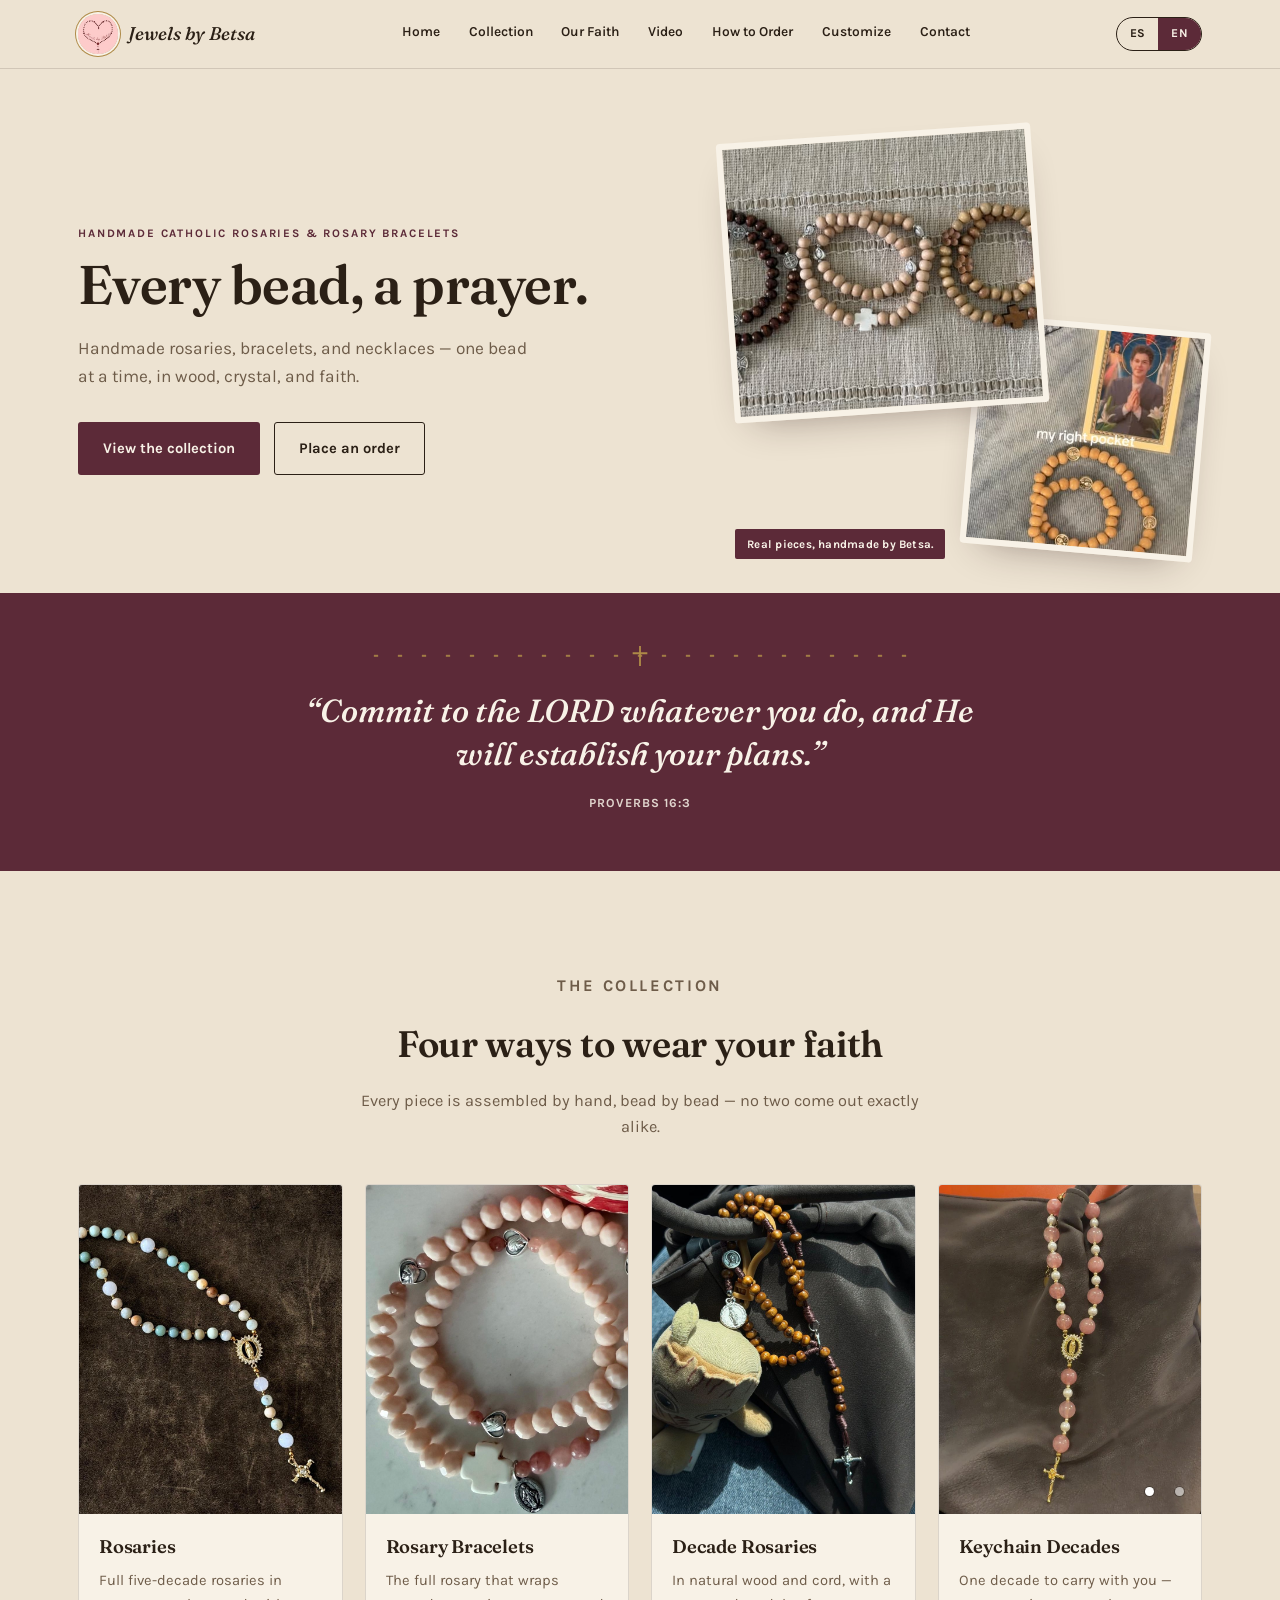
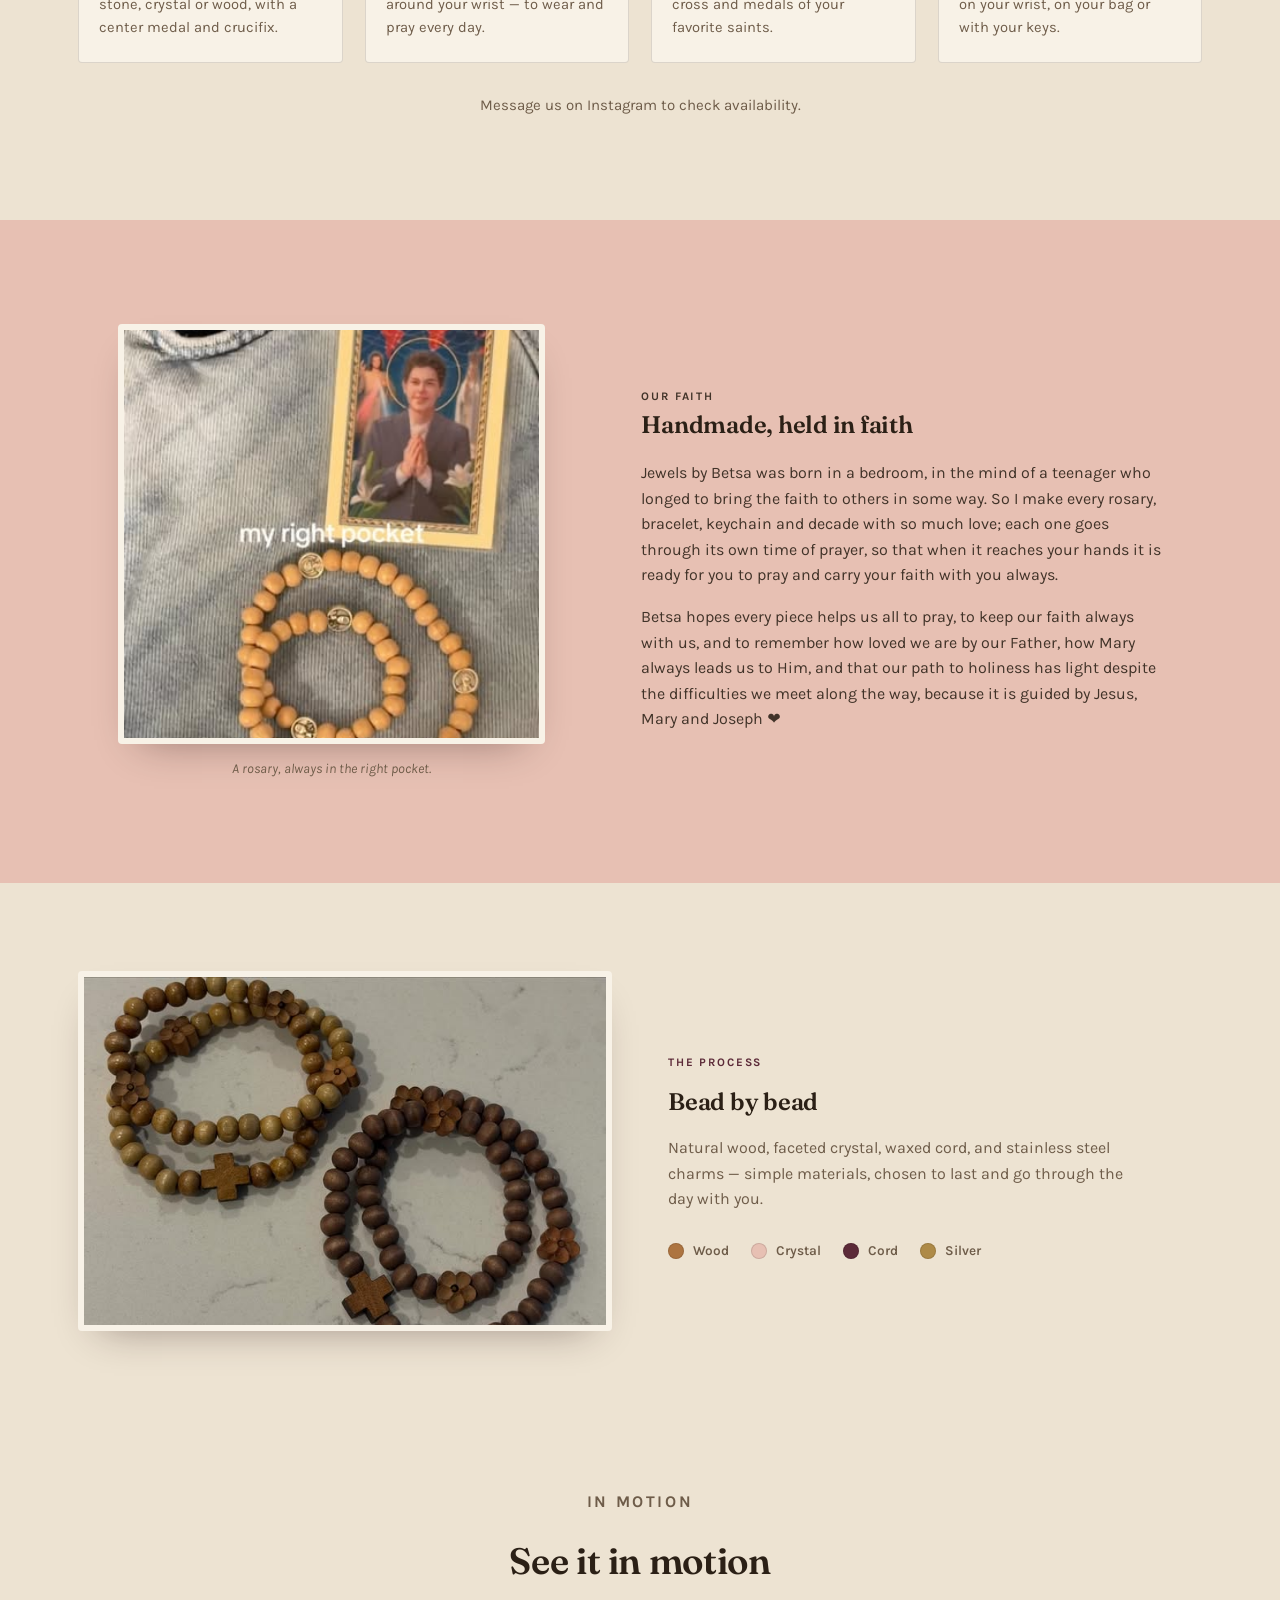
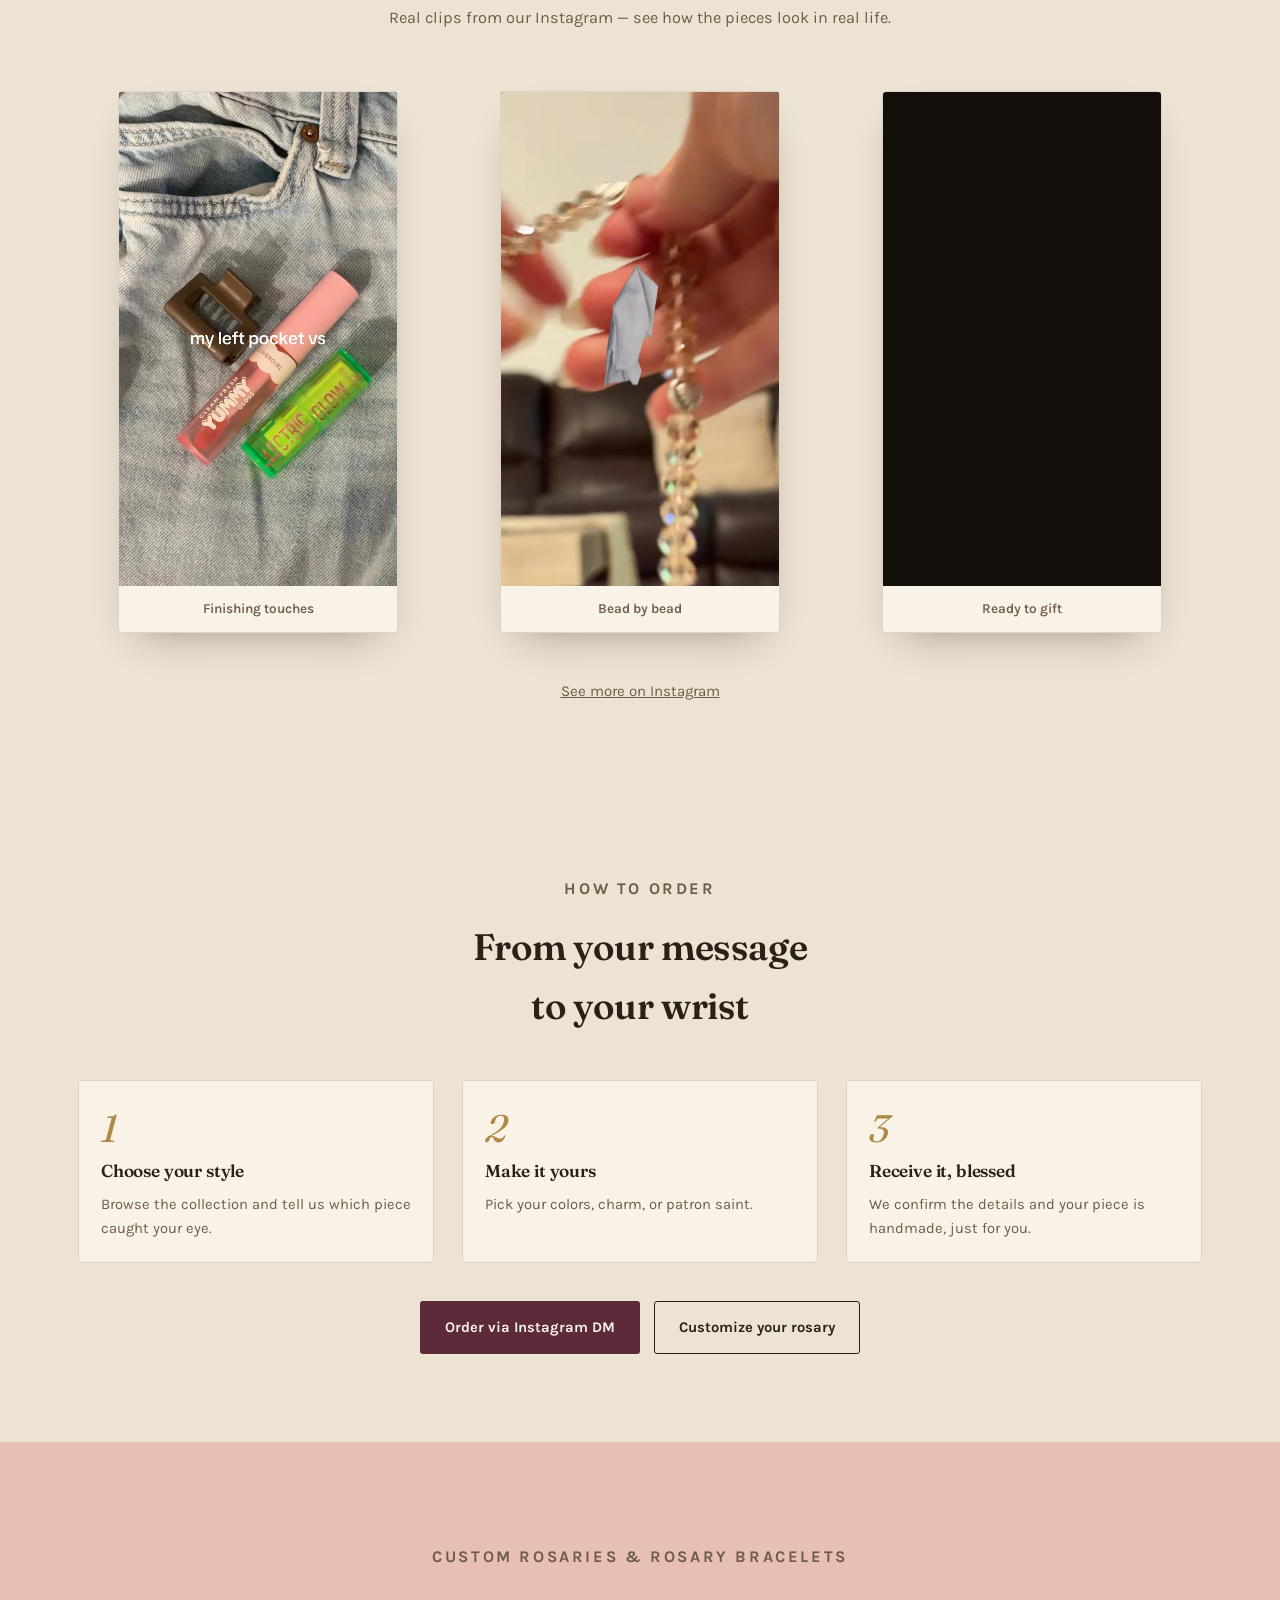
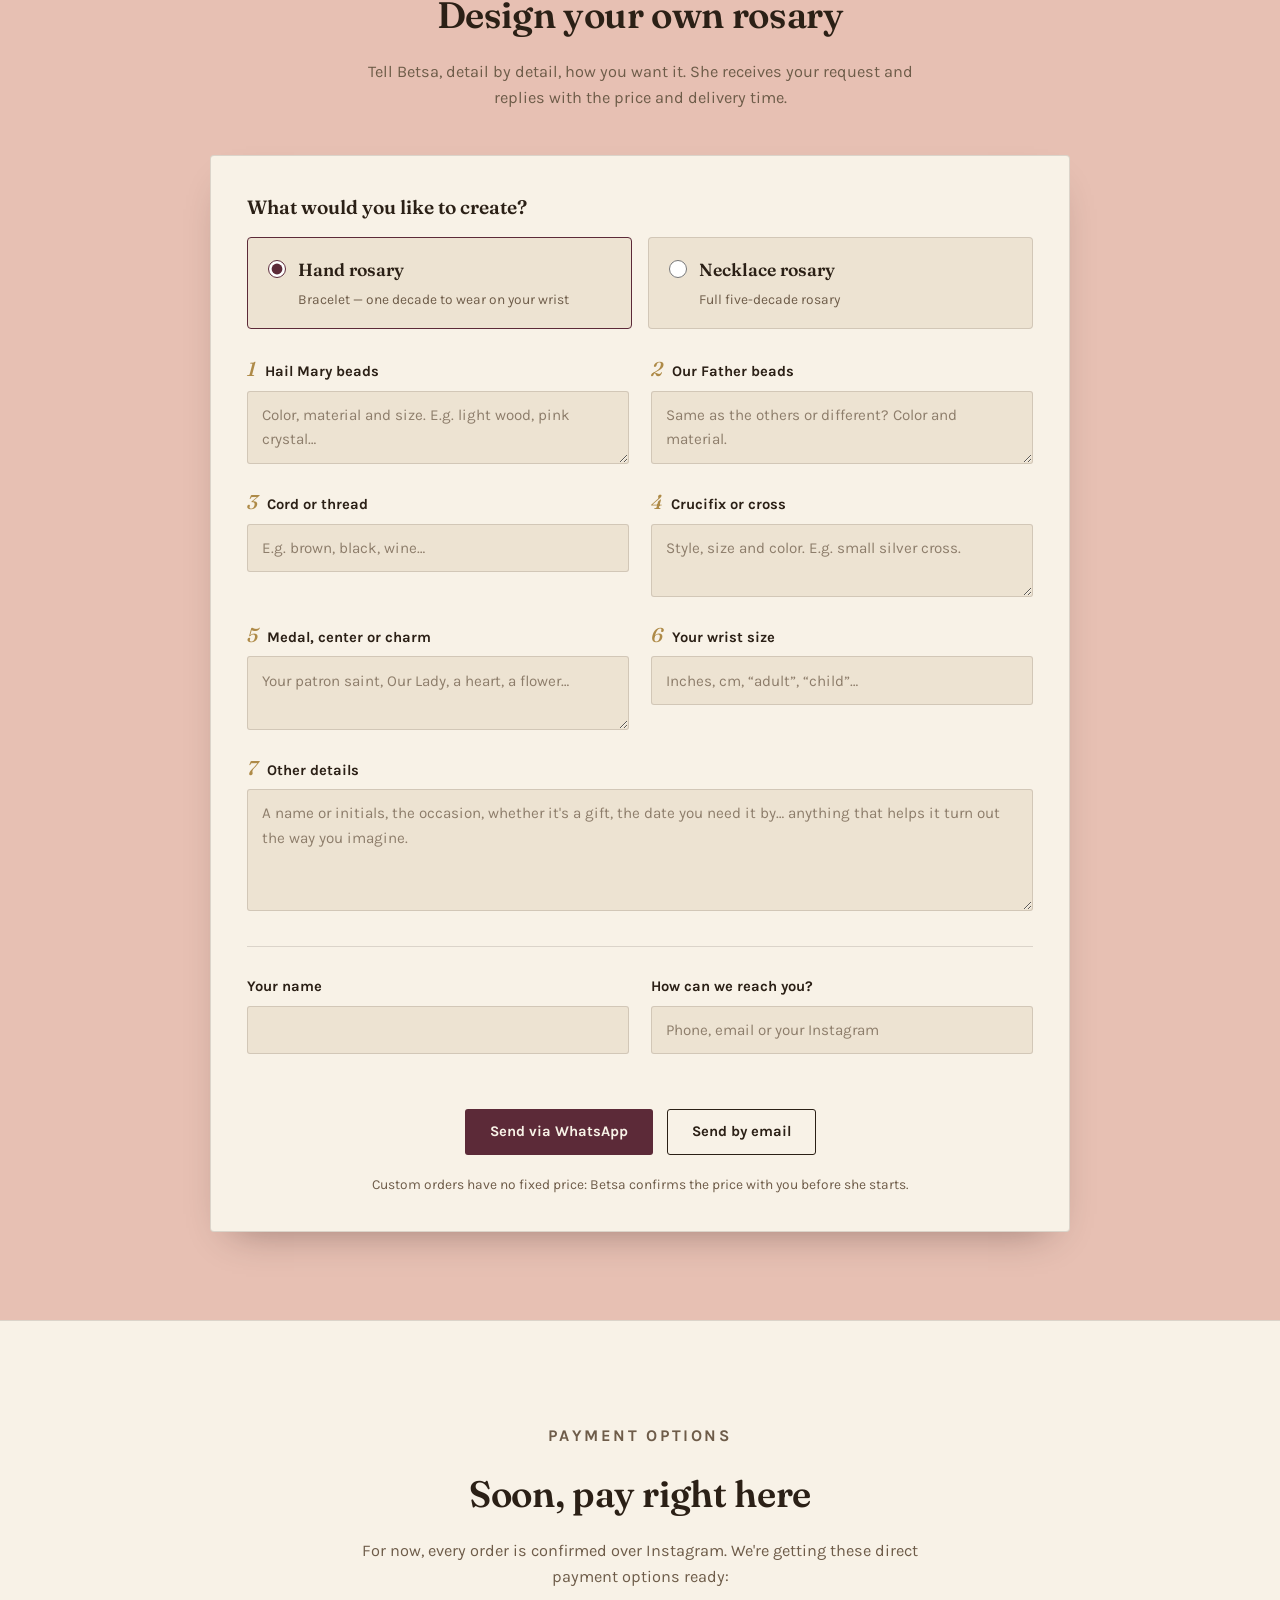
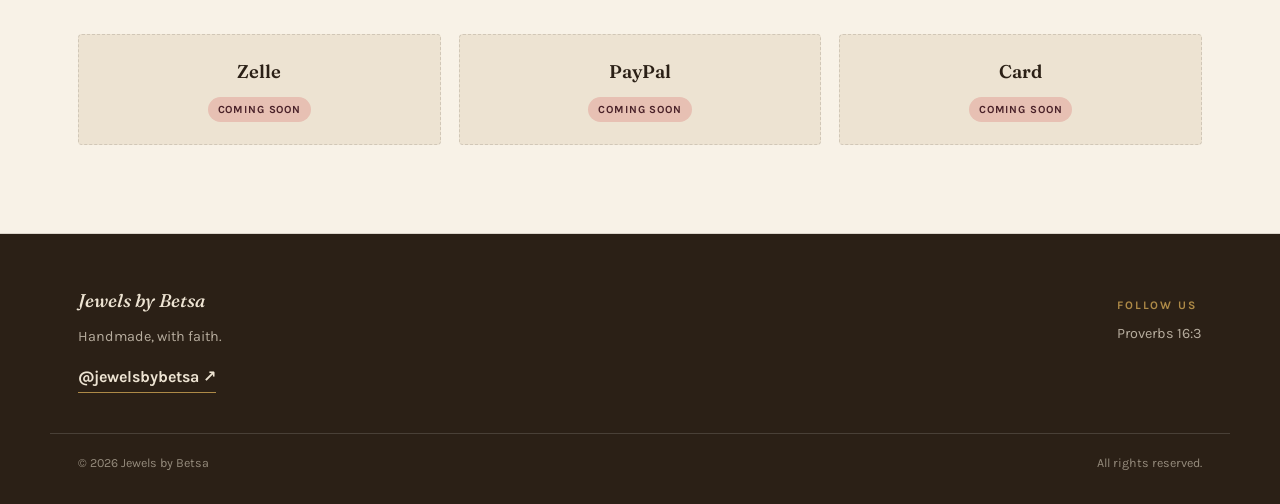
==== en/index.html @ 17d87644 "SEO: separate English page, hreflang, sitemap and Organization markup - English now lives at /en/ as" ====
<!doctype html>
<html lang="en">
<head>
  <meta charset="utf-8">
  <meta name="viewport" content="width=device-width, initial-scale=1">
  <!-- seo:start (generated by build.js) -->
  <title>Handmade Catholic Rosaries &amp; Rosary Bracelets | Jewels by Betsa</title>
  <meta name="description" content="Handmade Catholic rosaries, rosary bracelets, wooden decade rosaries and keychains, each one made with prayer. Order yours or design a custom rosary.">
  <link rel="canonical" href="https://jewelsbybetsa.com/en/">
  <link rel="alternate" hreflang="es" href="https://jewelsbybetsa.com/">
  <link rel="alternate" hreflang="en" href="https://jewelsbybetsa.com/en/">
  <link rel="alternate" hreflang="x-default" href="https://jewelsbybetsa.com/">
  <meta property="og:type" content="website">
  <meta property="og:site_name" content="Jewels by Betsa">
  <meta property="og:title" content="Handmade Catholic Rosaries &amp; Rosary Bracelets | Jewels by Betsa">
  <meta property="og:description" content="Handmade Catholic rosaries, rosary bracelets, wooden decade rosaries and keychains, each one made with prayer. Order yours or design a custom rosary.">
  <meta property="og:image" content="https://jewelsbybetsa.com/images/pulseras.jpg">
  <meta property="og:url" content="https://jewelsbybetsa.com/en/">
  <meta property="og:locale" content="en_US">
  <script type="application/ld+json">{"@context":"https://schema.org","@type":"Organization","name":"Jewels by Betsa","url":"https://jewelsbybetsa.com/","logo":"https://jewelsbybetsa.com/images/logo.jpg","image":"https://jewelsbybetsa.com/images/pulseras.jpg","description":"Handmade Catholic rosaries, rosary bracelets, wooden decade rosaries and keychains, each one made with prayer. Order yours or design a custom rosary.","sameAs":["https://www.instagram.com/jewelsbybetsa/"]}</script>
  <!-- seo:end -->
  <link rel="icon" href="../images/logo.jpg">
  <link rel="preconnect" href="https://fonts.googleapis.com">
  <link rel="preconnect" href="https://fonts.gstatic.com" crossorigin>
  <link href="https://fonts.googleapis.com/css2?family=Fraunces:ital,opsz,wght@0,9..144,400;0,9..144,500;0,9..144,600;1,9..144,500&family=Karla:wght@400;500;600;700&display=swap" rel="stylesheet">
  <link rel="stylesheet" href="../css/styles.css">
</head>
<body>
<header>
  <div class="wrap nav">
    <a class="brand" href="#top">
      <img src="../images/logo.jpg" alt="Jewels by Betsa logo" data-i18n-alt="alt.logo">
      <span class="brand-word">Jewels by Betsa</span>
    </a>
    <nav class="links" id="navLinks">
      <a href="#top" data-i18n="nav.home">Home</a>
      <a href="#coleccion" data-i18n="nav.collection">Collection</a>
      <a href="#fe" data-i18n="nav.faith">Our Faith</a>
      <a href="#motion" data-i18n="nav.motion">Video</a>
      <a href="#pedir" data-i18n="nav.order">How to Order</a>
      <a href="#personaliza" data-i18n="nav.custom">Customize</a>
      <a href="#contacto" data-i18n="nav.contact">Contact</a>
    </nav>
    <div class="nav-right">
      <div class="lang-toggle" role="group" aria-label="Language / Idioma">
        <!-- lang:start (generated by build.js) -->
        <a id="btnEs" href="../" hreflang="es" lang="es">ES</a>
        <a id="btnEn" href="./" hreflang="en" lang="en" aria-current="true">EN</a>
        <!-- lang:end -->
      </div>
      <button class="menu-btn" id="menuBtn" aria-label="Menu" aria-expanded="false"><span></span></button>
    </div>
  </div>
</header>

<main id="top">
  <section class="hero">
    <div class="wrap">
      <div>
        <h1>
          <span class="kicker" data-i18n="hero.keywords">Handmade Catholic rosaries &amp; rosary bracelets</span>
          <span class="hero-headline" data-i18n="hero.headline">Every bead, a prayer.</span>
        </h1>
        <p class="lede" data-i18n="hero.sub">Handmade rosaries, bracelets, and necklaces — one bead at a time, in wood, crystal, and faith.</p>
        <div class="hero-ctas">
          <a class="btn btn-primary" href="#coleccion" data-i18n="hero.cta1">View the collection</a>
          <a class="btn btn-ghost" href="#pedir" data-i18n="hero.cta2">Place an order</a>
        </div>
      </div>
      <div class="hero-art" data-reveal>
        <img class="a" src="../images/pulseras.jpg" alt="Handmade wooden Catholic bracelets with cross charms" data-i18n-alt="alt.hero1">
        <img class="b" src="../images/story.jpg" alt="Handmade wooden rosary" data-i18n-alt="alt.hero2">
        <span class="hero-caption" data-i18n="hero.photocaption">Real pieces, handmade by Betsa.</span>
      </div>
    </div>
  </section>

  <section class="tight verse-band">
    <div class="wrap">
      <div class="bead-divider bead-divider--fg" aria-hidden="true" style="margin-bottom:6px;"></div>
      <blockquote data-i18n="verse.quote">“Commit to the LORD whatever you do, and He will establish your plans.”</blockquote>
      <cite data-i18n="verse.cite">Proverbs 16:3</cite>
    </div>
  </section>

  <section id="coleccion">
    <div class="wrap">
      <div class="section-head center">
        <p class="kicker" data-i18n="section.collection.kicker">THE COLLECTION</p>
        <h2 data-i18n="section.collection.title">Four ways to wear your faith</h2>
        <p data-i18n="section.collection.sub">Every piece is assembled by hand, bead by bead — no two come out exactly alike.</p>
      </div>
      <div class="grid-collection" data-reveal>
        <div class="card">
          <div class="thumb"><img src="../images/rosario-collar.jpg" alt="Handmade Catholic rosary in natural stone, with an Our Lady center and a gold crucifix" data-i18n-alt="alt.rosarios"></div>
          <div class="body">
            <h3 data-i18n="rosarios.title">Rosaries</h3>
            <p data-i18n="rosarios.desc">Full five-decade rosaries in stone, crystal or wood, with a center medal and crucifix.</p>
          </div>
        </div>
        <div class="card">
          <div class="thumb"><img src="../images/rosario-pulsera.jpg" alt="Handmade rosary bracelet in pink tones, with a cross and medal" data-i18n-alt="alt.pulseras"></div>
          <div class="body">
            <h3 data-i18n="pulseras.title">Rosary Bracelets</h3>
            <p data-i18n="pulseras.desc">The full rosary that wraps around your wrist — to wear and pray every day.</p>
          </div>
        </div>
        <div class="card">
          <div class="thumb"><img src="../images/denario-madera.jpg" alt="Handmade wooden decade rosary on cord, with medals and a cross" data-i18n-alt="alt.denarios"></div>
          <div class="body">
            <h3 data-i18n="denarios.title">Decade Rosaries</h3>
            <p data-i18n="denarios.desc">In natural wood and cord, with a cross and medals of your favorite saints.</p>
          </div>
        </div>
        <div class="card">
          <div class="thumb thumb-duo" data-duo>
            <img class="on" src="../images/llavero-denario-rosa.jpg" alt="Pink keychain decade rosary with pearls, an Our Lady medal and a gold cross" data-i18n-alt="alt.llavero1">
            <img src="../images/denario-rojo.jpg" alt="Red decade rosary bracelet with white beads, a medal and a gold cross" data-i18n-alt="alt.llavero2">
            <div class="duo-dots">
              <button type="button" aria-pressed="true" aria-label="Photo 1" data-i18n-aria="photo.1"></button>
              <button type="button" aria-pressed="false" aria-label="Photo 2" data-i18n-aria="photo.2"></button>
            </div>
          </div>
          <div class="body">
            <h3 data-i18n="llaveros.title">Keychain Decades</h3>
            <p data-i18n="llaveros.desc">One decade to carry with you — on your wrist, on your bag or with your keys.</p>
          </div>
        </div>
      </div>
      <p class="collection-foot" data-i18n="collection.cta">Message us on Instagram to check availability.</p>
    </div>
  </section>

  <section id="fe" class="faith">
    <div class="wrap">
      <figure class="faith-img" data-reveal>
        <img src="../images/story.jpg" alt="Handmade wooden rosary kept in a pocket" data-i18n-alt="alt.faith">
        <figcaption data-i18n="faith.imgcaption">A rosary, always in the right pocket.</figcaption>
      </figure>
      <div class="faith-copy">
        <p class="kicker" data-i18n="faith.kicker">OUR FAITH</p>
        <h2 data-i18n="faith.title">Handmade, held in faith</h2>
        <p data-i18n="faith.body1">Jewels by Betsa was born in a bedroom, in the mind of a teenager who longed to bring the faith to others in some way. So I make every rosary, bracelet, keychain and decade with so much love; each one goes through its own time of prayer, so that when it reaches your hands it is ready for you to pray and carry your faith with you always.</p>
        <p data-i18n="faith.body2">Betsa hopes every piece helps us all to pray, to keep our faith always with us, and to remember how loved we are by our Father, how Mary always leads us to Him, and that our path to holiness has light despite the difficulties we meet along the way, because it is guided by Jesus, Mary and Joseph ❤️</p>
      </div>
    </div>
  </section>

  <section class="craft">
    <div class="wrap">
      <img src="../images/craft.jpg" alt="Wooden beads and flower charms for handmade rosaries" data-i18n-alt="alt.craft" data-reveal>
      <div>
        <p class="kicker" data-i18n="craft.kicker">THE PROCESS</p>
        <h2 data-i18n="craft.title">Bead by bead</h2>
        <p style="color:var(--muted);margin-top:14px;max-width:48ch;" data-i18n="craft.body">Natural wood, faceted crystal, waxed cord, and stainless steel charms — simple materials, chosen to last and go through the day with you.</p>
        <div class="swatches">
          <div class="swatch"><i style="background:var(--clay)"></i><span data-i18n="material.wood">Wood</span></div>
          <div class="swatch"><i style="background:var(--blush)"></i><span data-i18n="material.crystal">Crystal</span></div>
          <div class="swatch"><i style="background:var(--wine)"></i><span data-i18n="material.cord">Cord</span></div>
          <div class="swatch"><i style="background:var(--gold)"></i><span data-i18n="material.silver">Silver</span></div>
        </div>
      </div>
    </div>
  </section>

  <section id="motion" class="tight">
    <div class="wrap">
      <div class="section-head center">
        <p class="kicker" data-i18n="motion.kicker">IN MOTION</p>
        <h2 data-i18n="motion.title">See it in motion</h2>
        <p data-i18n="motion.sub">Real clips from our Instagram — see how the pieces look in real life.</p>
      </div>
      <div class="grid-video" data-reveal>
        <figure class="video-card">
          <video src="../videos/motion1.mp4" muted loop playsinline autoplay preload="metadata"></video>
          <figcaption data-i18n="video1.caption">Finishing touches</figcaption>
        </figure>
        <figure class="video-card">
          <video src="../videos/motion2.mp4" muted loop playsinline autoplay preload="metadata"></video>
          <figcaption data-i18n="video2.caption">Bead by bead</figcaption>
        </figure>
        <figure class="video-card">
          <video src="../videos/motion3.mp4" muted loop playsinline autoplay preload="metadata"></video>
          <figcaption data-i18n="video3.caption">Ready to gift</figcaption>
        </figure>
      </div>
      <p class="collection-foot"><a href="https://www.instagram.com/jewelsbybetsa/" target="_blank" rel="noopener" data-i18n="motion.cta">See more on Instagram</a></p>
    </div>
  </section>

  <section id="pedir">
    <div class="wrap">
      <div class="section-head center">
        <p class="kicker" data-i18n="order.kicker">HOW TO ORDER</p>
        <h2 data-i18n="order.title">From your message to your wrist</h2>
      </div>
      <div class="steps" data-reveal>
        <div class="step">
          <span class="num">1</span>
          <h3 data-i18n="step1.title">Choose your style</h3>
          <p data-i18n="step1.body">Browse the collection and tell us which piece caught your eye.</p>
        </div>
        <div class="step">
          <span class="num">2</span>
          <h3 data-i18n="step2.title">Make it yours</h3>
          <p data-i18n="step2.body">Pick your colors, charm, or patron saint.</p>
        </div>
        <div class="step">
          <span class="num">3</span>
          <h3 data-i18n="step3.title">Receive it, blessed</h3>
          <p data-i18n="step3.body">We confirm the details and your piece is handmade, just for you.</p>
        </div>
      </div>
      <div class="order-cta">
        <a class="btn btn-primary" href="https://www.instagram.com/jewelsbybetsa/" target="_blank" rel="noopener" data-i18n="order.dm.cta">Order via Instagram DM</a>
        <a class="btn btn-ghost" href="#personaliza" data-i18n="order.custom.cta">Customize your rosary</a>
      </div>
    </div>
  </section>

  <section id="personaliza" class="custom">
    <div class="wrap">
      <div class="section-head center">
        <p class="kicker" data-i18n="custom.kicker">CUSTOM ROSARIES &amp; ROSARY BRACELETS</p>
        <h2 data-i18n="custom.title">Design your own rosary</h2>
        <p data-i18n="custom.sub">Tell Betsa, detail by detail, how you want it. She receives your request and replies with the price and delivery time.</p>
      </div>

      <form class="custom-form" id="customForm" novalidate data-reveal>
        <fieldset class="type-pick">
          <legend data-i18n="custom.type.legend">What would you like to create?</legend>
          <label class="type-card">
            <input type="radio" name="tipo" value="mano" checked>
            <span class="type-name" data-i18n="custom.type.mano">Hand rosary</span>
            <span class="type-note" data-i18n="custom.type.mano.note">Bracelet — one decade to wear on your wrist</span>
          </label>
          <label class="type-card">
            <input type="radio" name="tipo" value="collar">
            <span class="type-name" data-i18n="custom.type.collar">Necklace rosary</span>
            <span class="type-note" data-i18n="custom.type.collar.note">Full five-decade rosary</span>
          </label>
        </fieldset>

        <div class="field-grid">
          <div class="field">
            <label for="cf-ave"><span class="field-num">1</span><span data-i18n="custom.ave.label">Hail Mary beads</span></label>
            <textarea id="cf-ave" name="ave" rows="2" data-i18n-ph="custom.ave.ph" placeholder="Color, material and size. E.g. light wood, pink crystal…"></textarea>
          </div>
          <div class="field">
            <label for="cf-padre"><span class="field-num">2</span><span data-i18n="custom.padre.label">Our Father beads</span></label>
            <textarea id="cf-padre" name="padre" rows="2" data-i18n-ph="custom.padre.ph" placeholder="Same as the others or different? Color and material."></textarea>
          </div>
          <div class="field">
            <label for="cf-cordon"><span class="field-num">3</span><span data-i18n="custom.cordon.label">Cord or thread</span></label>
            <input type="text" id="cf-cordon" name="cordon" data-i18n-ph="custom.cordon.ph" placeholder="E.g. brown, black, wine…">
          </div>
          <div class="field">
            <label for="cf-cruz"><span class="field-num">4</span><span data-i18n="custom.cruz.label">Crucifix or cross</span></label>
            <textarea id="cf-cruz" name="cruz" rows="2" data-i18n-ph="custom.cruz.ph" placeholder="Style, size and color. E.g. small silver cross."></textarea>
          </div>
          <div class="field">
            <label for="cf-medalla"><span class="field-num">5</span><span data-i18n="custom.medalla.label">Medal, center or charm</span></label>
            <textarea id="cf-medalla" name="medalla" rows="2" data-i18n-ph="custom.medalla.ph" placeholder="Your patron saint, Our Lady, a heart, a flower…"></textarea>
          </div>
          <div class="field">
            <label for="cf-medida"><span class="field-num">6</span><span id="medidaLabel" data-i18n="custom.medida.label.mano">Your wrist size</span></label>
            <input type="text" id="cf-medida" name="medida" data-i18n-ph="custom.medida.ph.mano" placeholder="Inches, cm, “adult”, “child”…">
          </div>
          <div class="field field-wide">
            <label for="cf-otros"><span class="field-num">7</span><span data-i18n="custom.otros.label">Other details</span></label>
            <textarea id="cf-otros" name="otros" rows="4" data-i18n-ph="custom.otros.ph" placeholder="A name or initials, the occasion, whether it's a gift, the date you need it by… anything that helps it turn out the way you imagine."></textarea>
          </div>
        </div>

        <div class="field-grid contact-grid">
          <div class="field">
            <label for="cf-nombre"><span data-i18n="custom.nombre.label">Your name</span></label>
            <input type="text" id="cf-nombre" name="nombre" autocomplete="name" required>
          </div>
          <div class="field">
            <label for="cf-contacto"><span data-i18n="custom.contacto.label">How can we reach you?</span></label>
            <input type="text" id="cf-contacto" name="contacto" required data-i18n-ph="custom.contacto.ph" placeholder="Phone, email or your Instagram">
          </div>
        </div>
        <input type="checkbox" name="botcheck" class="hp" tabindex="-1" autocomplete="off" aria-hidden="true">

        <p class="form-status" id="formStatus" role="status" aria-live="polite"></p>
        <div class="send-row">
          <button type="button" class="btn btn-primary" id="sendWhatsapp" data-i18n="custom.send.wa">Send via WhatsApp</button>
          <button type="button" class="btn btn-ghost" id="sendEmail" data-i18n="custom.send.email">Send by email</button>
        </div>
        <p class="form-note" data-i18n="custom.note">Custom orders have no fixed price: Betsa confirms the price with you before she starts.</p>
      </form>
    </div>
  </section>

  <section class="pay">
    <div class="wrap">
      <div class="section-head center">
        <p class="kicker" data-i18n="pay.kicker">PAYMENT OPTIONS</p>
        <h2 data-i18n="pay.title">Soon, pay right here</h2>
        <p data-i18n="pay.body">For now, every order is confirmed over Instagram. We're getting these direct payment options ready:</p>
      </div>
      <!-- Placeholder only — wire real payment links/buttons here when ready (e.g. Zelle QR, PayPal.me link, Stripe payment link). -->
      <div class="pay-methods">
        <div class="pay-card"><div class="method">Zelle</div><span class="soon" data-i18n="pay.soon">Coming soon</span></div>
        <div class="pay-card"><div class="method">PayPal</div><span class="soon" data-i18n="pay.soon">Coming soon</span></div>
        <div class="pay-card"><div class="method" data-i18n="pay.card">Card</div><span class="soon" data-i18n="pay.soon">Coming soon</span></div>
      </div>
    </div>
  </section>
</main>

<footer id="contacto">
  <div class="wrap">
    <div>
      <span class="brand-word">Jewels by Betsa</span>
      <p data-i18n="footer.tag">Handmade, with faith.</p>
      <a class="ig" href="https://www.instagram.com/jewelsbybetsa/" target="_blank" rel="noopener">@jewelsbybetsa ↗</a>
    </div>
    <div>
      <p class="kicker" style="color:var(--gold)" data-i18n="footer.follow">FOLLOW US</p>
      <p style="margin-top:8px;" data-i18n="verse.cite">Proverbs 16:3</p>
    </div>
  </div>
  <div class="wrap foot-bottom">
    <span>© 2026 Jewels by Betsa</span>
    <span data-i18n="footer.rights">All rights reserved.</span>
  </div>
</footer>

<script src="../js/i18n.js"></script>
<script src="../js/main.js"></script>
</body>
</html>
---- css/styles.css ----
:root{
  --linen:#EDE3D2;
  --surface:#F8F2E7;
  --ink:#2B2016;
  --muted:#6E5C49;
  --wine:#5C2A38;
  --wine-strong:#4A2129;
  --clay:#AD7440;
  --blush:#E7C0B3;
  --gold:#AE8A47;
  --border: rgba(43,32,22,.14);
  --divider-bg: var(--linen);
  --shadow: 0 18px 40px -22px rgba(43,20,20,.45);
}
@media (prefers-color-scheme: dark){
  :root:not([data-theme="light"]){
    --linen:#1E1512;
    --surface:#2A1D18;
    --ink:#F2E7D8;
    --muted:#C6B4A0;
    --wine:#D98CA0;
    --wine-strong:#EFAABD;
    --clay:#D8A06B;
    --blush:#3B2721;
    --gold:#CBA968;
    --border: rgba(242,231,216,.16);
    --divider-bg: var(--linen);
    --shadow: 0 18px 44px -20px rgba(0,0,0,.65);
  }
}
:root[data-theme="dark"]{
  --linen:#1E1512;
  --surface:#2A1D18;
  --ink:#F2E7D8;
  --muted:#C6B4A0;
  --wine:#D98CA0;
  --wine-strong:#EFAABD;
  --clay:#D8A06B;
  --blush:#3B2721;
  --gold:#CBA968;
  --border: rgba(242,231,216,.16);
  --divider-bg: var(--linen);
  --shadow: 0 18px 44px -20px rgba(0,0,0,.65);
}

*{box-sizing:border-box;}
body{
  margin:0;
  background:var(--linen);
  color:var(--ink);
  font-family:'Karla',ui-sans-serif,system-ui,sans-serif;
  font-size:16px;
  line-height:1.6;
  -webkit-font-smoothing:antialiased;
}
img{display:block;max-width:100%;}
h1,h2,h3{
  font-family:'Fraunces',Georgia,serif;
  font-weight:600;
  letter-spacing:-0.01em;
  text-wrap:balance;
  margin:0;
  color:var(--ink);
}
a{color:inherit;}
.wrap{max-width:1180px;margin:0 auto;padding:0 28px;}
.kicker{
  font-family:'Karla',sans-serif;
  font-weight:700;
  font-size:.72rem;
  letter-spacing:.16em;
  text-transform:uppercase;
  color:var(--wine);
}
.btn{
  display:inline-flex;align-items:center;gap:.5rem;
  font-family:'Karla',sans-serif;font-weight:700;font-size:.92rem;
  padding:.85rem 1.5rem;border-radius:3px;border:1.5px solid transparent;
  text-decoration:none;cursor:pointer;transition:transform .15s ease, opacity .15s ease;
}
.btn:hover{transform:translateY(-1px);}
.btn:focus-visible{outline:2px solid var(--wine);outline-offset:3px;}
.btn-primary{background:var(--wine);color:var(--surface);}
.btn-primary:hover{opacity:.92;}
.btn-ghost{border-color:var(--ink);color:var(--ink);background:transparent;}

/* ---------- Bead divider: dots + center cross, echoes rosary construction ---------- */
.bead-divider{position:relative;height:14px;width:min(560px,78%);margin:0 auto;}
.bead-divider::before{
  content:"";position:absolute;left:0;right:0;top:50%;height:2.4px;transform:translateY(-50%);
  background-image:radial-gradient(circle, var(--gold) 2.2px, transparent 2.6px);
  background-size:24px 14px;background-repeat:repeat-x;background-position:center;
  opacity:.85;
}
.bead-divider::after{
  content:"";position:absolute;left:50%;top:50%;width:22px;height:22px;transform:translate(-50%,-50%);
  background:var(--divider-bg);
  -webkit-mask-image:url("data:image/svg+xml,%3Csvg xmlns='http://www.w3.org/2000/svg' viewBox='0 0 24 24'%3E%3Cpath d='M11 1h2v7h7v2h-7v13h-2V10H4V8h7z'/%3E%3C/svg%3E");
  mask-image:url("data:image/svg+xml,%3Csvg xmlns='http://www.w3.org/2000/svg' viewBox='0 0 24 24'%3E%3Cpath d='M11 1h2v7h7v2h-7v13h-2V10H4V8h7z'/%3E%3C/svg%3E");
  -webkit-mask-size:contain;mask-size:contain;-webkit-mask-repeat:no-repeat;mask-repeat:no-repeat;
}
.bead-divider--fg::after{background:var(--gold);}

/* ---------- Nav ---------- */
header{
  position:sticky;top:0;z-index:40;
  background:color-mix(in srgb, var(--linen) 88%, transparent);
  backdrop-filter:blur(10px);
  border-bottom:1px solid var(--border);
}
.nav{display:flex;align-items:center;justify-content:space-between;padding-top:14px;padding-bottom:14px;gap:16px;}
.brand{display:flex;align-items:center;gap:.65rem;text-decoration:none;}
.brand img{width:40px;height:40px;border-radius:50%;object-fit:cover;box-shadow:0 0 0 2px var(--surface), 0 0 0 3px var(--gold);}
.brand-word{font-family:'Fraunces',serif;font-style:italic;font-weight:500;font-size:1.15rem;color:var(--ink);}
nav.links{display:flex;gap:1.8rem;list-style:none;margin:0;padding:0;}
nav.links a{
  text-decoration:none;font-weight:600;font-size:.86rem;color:var(--ink);
  padding-bottom:3px;border-bottom:2px solid transparent;transition:border-color .15s ease;
}
nav.links a:hover{border-color:var(--gold);}
.nav-right{display:flex;align-items:center;gap:14px;}
.lang-toggle{
  display:flex;border:1.5px solid var(--ink);border-radius:999px;overflow:hidden;font-size:.75rem;font-weight:700;
}
.lang-toggle a{
  background:transparent;border:0;padding:.4rem .8rem;cursor:pointer;text-decoration:none;display:block;color:var(--ink);font-family:'Karla',sans-serif;font-weight:700;
  letter-spacing:.04em;
}
.lang-toggle a[aria-current="true"]{background:var(--wine);color:var(--surface);}
.lang-toggle a:focus-visible{outline:2px solid var(--wine);outline-offset:2px;}
.menu-btn{display:none;background:none;border:1.5px solid var(--ink);border-radius:4px;padding:.4rem .6rem;cursor:pointer;}
.menu-btn span, .menu-btn span::before, .menu-btn span::after{
  content:"";display:block;width:18px;height:2px;background:var(--ink);position:relative;
}
.menu-btn span::before{position:absolute;top:-6px;}
.menu-btn span::after{position:absolute;top:6px;}

@media (max-width:800px){
  nav.links{
    position:absolute;top:100%;left:0;right:0;background:var(--surface);
    flex-direction:column;gap:0;padding:0;max-height:0;overflow:hidden;border-bottom:1px solid var(--border);
    transition:max-height .25s ease;
  }
  nav.links.open{max-height:420px;}
  nav.links a{padding:14px 28px;width:100%;border-bottom:1px solid var(--border);}
  .menu-btn{display:block;}
}

section{padding:88px 0;}
section.tight{padding:56px 0;}

/* ---------- Hero ---------- */
.hero{padding-top:64px;padding-bottom:40px;}
.hero .wrap{display:grid;grid-template-columns:1.05fr .95fr;gap:56px;align-items:center;}
.hero h1 .kicker{display:block;line-height:1.5;margin-bottom:14px;}
.hero h1 .hero-headline{display:block;}
.hero h1{font-size:clamp(2.3rem,4.4vw,3.4rem);line-height:1.08;margin-top:14px;}
.hero p.lede{font-size:1.08rem;color:var(--muted);margin-top:20px;max-width:46ch;}
.hero-ctas{display:flex;gap:14px;margin-top:32px;flex-wrap:wrap;}
.hero-art{position:relative;height:420px;}
.hero-art img{
  position:absolute;border-radius:4px;object-fit:cover;box-shadow:var(--shadow);
  border:6px solid var(--surface);
}
.hero-art .a{width:62%;top:0;left:6%;transform:rotate(-4deg);z-index:2;height:280px;}
.hero-art .b{width:46%;bottom:0;right:0;transform:rotate(5deg);z-index:1;height:230px;}
.hero-caption{position:absolute;bottom:-6px;left:8%;background:var(--wine);color:var(--surface);
  font-size:.72rem;font-weight:700;padding:6px 12px;border-radius:2px;z-index:3;letter-spacing:.02em;}

@media (max-width:900px){
  .hero .wrap{grid-template-columns:1fr;}
  .hero-art{height:340px;margin-top:12px;}
}

/* ---------- Verse band ---------- */
.verse-band{background:var(--wine);color:var(--surface);text-align:center;--divider-bg:var(--wine);}
.verse-band blockquote{
  font-family:'Fraunces',serif;font-style:italic;font-weight:500;
  font-size:clamp(1.35rem,2.6vw,2rem);max-width:32ch;margin:26px auto 14px;line-height:1.35;
}
.verse-band cite{font-style:normal;font-weight:700;letter-spacing:.08em;font-size:.78rem;text-transform:uppercase;opacity:.85;}

/* ---------- Section headers ---------- */
.section-head{max-width:56ch;margin-bottom:44px;}
.section-head h2{font-size:clamp(1.7rem,3vw,2.3rem);margin-top:10px;}
.section-head p{color:var(--muted);margin-top:14px;font-size:1.02rem;}
.center{text-align:center;margin-left:auto;margin-right:auto;}

/* ---------- Collection grid ---------- */
.grid-collection{display:grid;grid-template-columns:repeat(4,1fr);gap:22px;}
.card{background:var(--surface);border:1px solid var(--border);border-radius:4px;overflow:hidden;display:flex;flex-direction:column;}
.card .thumb{aspect-ratio:4/5;overflow:hidden;}
.card .thumb img{width:100%;height:100%;object-fit:cover;transition:transform .5s ease;}
.card:hover .thumb img{transform:scale(1.05);}
.thumb-duo{position:relative;cursor:pointer;}
.thumb-duo img{position:absolute;inset:0;opacity:0;transition:opacity .4s ease, transform .5s ease;}
.thumb-duo img.on{opacity:1;}
.duo-dots{position:absolute;right:8px;bottom:8px;display:flex;gap:2px;}
.duo-dots button{
  width:28px;height:28px;padding:0;border:0;background:transparent;cursor:pointer;
  display:grid;place-items:center;
}
.duo-dots button::before{
  content:"";width:9px;height:9px;border-radius:50%;background:rgba(255,255,255,.55);
  box-shadow:0 0 0 1px rgba(0,0,0,.25);transition:background .15s ease;
}
.duo-dots button[aria-pressed="true"]::before{background:#fff;}
.duo-dots button:focus-visible{outline:2px solid #fff;outline-offset:-4px;border-radius:50%;}
.card .body{padding:18px 20px 22px;flex:1;display:flex;flex-direction:column;gap:8px;}
.card .body h3{font-size:1.15rem;}
.card .body p{color:var(--muted);font-size:.92rem;margin:0;flex:1;}
.collection-foot{margin-top:30px;text-align:center;color:var(--muted);font-size:.94rem;}

@media (max-width:980px){.grid-collection{grid-template-columns:repeat(2,1fr);}}
@media (max-width:560px){.grid-collection{grid-template-columns:1fr;}}

/* ---------- Video / motion grid ---------- */
.grid-video{display:grid;grid-template-columns:repeat(3,1fr);gap:22px;}
.video-card{background:var(--surface);border:1px solid var(--border);border-radius:4px;overflow:hidden;box-shadow:var(--shadow);}
.video-card video{width:100%;aspect-ratio:9/16;object-fit:cover;display:block;background:#150f0c;}
.video-card figcaption{padding:12px 14px;font-size:.85rem;color:var(--muted);font-weight:600;text-align:center;}
@media (max-width:860px){.grid-video{grid-template-columns:1fr;max-width:340px;margin:0 auto;}}

/* ---------- Faith / story ---------- */
.faith{background:var(--blush);}
.faith .wrap{display:grid;grid-template-columns:.95fr 1.05fr;gap:56px;align-items:center;}
.faith-img{position:relative;}
.faith-img img{border-radius:4px;box-shadow:var(--shadow);border:6px solid var(--surface);width:100%;height:420px;object-fit:cover;}
.faith-img figcaption{margin-top:14px;font-size:.85rem;color:var(--muted);font-style:italic;text-align:center;}
.faith-copy p{margin:16px 0 0;color:var(--ink);opacity:.88;max-width:52ch;}
@media (max-width:900px){.faith .wrap{grid-template-columns:1fr;}.faith-img img{height:300px;}}

/* ---------- Craft / materials ---------- */
.craft .wrap{display:grid;grid-template-columns:1fr 1fr;gap:56px;align-items:center;}
.craft img{border-radius:4px;width:100%;height:360px;object-fit:cover;box-shadow:var(--shadow);border:6px solid var(--surface);}
.swatches{display:flex;gap:22px;margin-top:28px;flex-wrap:wrap;}
.swatch{display:flex;align-items:center;gap:9px;}
.swatch i{width:16px;height:16px;border-radius:50%;display:inline-block;box-shadow:inset 0 0 0 1px rgba(0,0,0,.12);}
.swatch span{font-size:.85rem;font-weight:600;color:var(--muted);}
@media (max-width:900px){.craft .wrap{grid-template-columns:1fr;}.craft img{height:280px;}}

/* ---------- Order steps ---------- */
.steps{display:grid;grid-template-columns:repeat(3,1fr);gap:28px;counter-reset:step;}
.step{position:relative;padding:28px 22px 22px;background:var(--surface);border:1px solid var(--border);border-radius:4px;}
.step .num{
  font-family:'Fraunces',serif;font-style:italic;font-size:2.4rem;color:var(--gold);line-height:1;display:block;margin-bottom:10px;
}
.step h3{font-size:1.08rem;margin-bottom:8px;}
.step p{margin:0;color:var(--muted);font-size:.92rem;}
.order-cta{margin-top:38px;display:flex;gap:14px;justify-content:center;flex-wrap:wrap;}
@media (max-width:860px){.steps{grid-template-columns:1fr;}}

/* ---------- Custom order form ---------- */
.custom{background:var(--blush);}
.custom-form{
  max-width:860px;margin:0 auto;background:var(--surface);border:1px solid var(--border);
  border-radius:4px;padding:36px;box-shadow:var(--shadow);
}
.type-pick{border:0;padding:0;margin:0 0 30px;display:grid;grid-template-columns:1fr 1fr;gap:16px;}
.type-pick legend{
  font-family:'Fraunces',Georgia,serif;font-weight:600;font-size:1.2rem;color:var(--ink);
  padding:0;margin-bottom:14px;
}
.type-card{
  position:relative;display:flex;flex-direction:column;gap:4px;cursor:pointer;
  padding:18px 20px 18px 50px;border:1.5px solid var(--border);border-radius:4px;background:var(--linen);
  transition:border-color .15s ease;
}
.type-card input{position:absolute;left:20px;top:22px;width:18px;height:18px;margin:0;accent-color:var(--wine);}
.type-card:has(input:checked){border-color:var(--wine);}
.type-card:has(input:focus-visible){outline:2px solid var(--wine);outline-offset:3px;}
.type-name{font-family:'Fraunces',Georgia,serif;font-weight:600;font-size:1.1rem;color:var(--ink);}
.type-note{font-size:.86rem;color:var(--muted);}
.field-grid{display:grid;grid-template-columns:1fr 1fr;gap:20px 22px;}
.field-wide{grid-column:1 / -1;}
.field label{display:flex;align-items:baseline;gap:9px;font-weight:700;font-size:.92rem;color:var(--ink);margin-bottom:7px;}
.field-num{font-family:'Fraunces',Georgia,serif;font-style:italic;font-weight:500;font-size:1.25rem;color:var(--gold);line-height:1;}
.field input,.field textarea{
  width:100%;font:inherit;font-size:.95rem;color:var(--ink);background:var(--linen);
  border:1.5px solid var(--border);border-radius:3px;padding:.7rem .85rem;resize:vertical;
}
.field textarea{min-height:4.6rem;}
#cf-otros{min-height:7.5rem;}
.field input::placeholder,.field textarea::placeholder{color:var(--muted);opacity:.75;}
.field input:focus,.field textarea:focus{outline:none;border-color:var(--wine);}
.field input.invalid{border-color:#B3261E;}
.contact-grid{margin-top:28px;padding-top:28px;border-top:1px solid var(--border);}
.hp{position:absolute;left:-9999px;width:1px;height:1px;opacity:0;}
.form-status{min-height:1.5em;margin:22px 0 0;font-weight:600;font-size:.92rem;color:var(--wine-strong);text-align:center;}
.form-status.error{color:#B3261E;}
:root[data-theme="dark"] .form-status.error{color:#F2B8B5;}
@media (prefers-color-scheme: dark){:root:not([data-theme="light"]) .form-status.error{color:#F2B8B5;}}
.send-row{display:flex;gap:14px;justify-content:center;flex-wrap:wrap;margin-top:10px;}
.send-row .btn[hidden]{display:none;}
.form-note{margin:18px 0 0;text-align:center;color:var(--muted);font-size:.86rem;}
@media (max-width:700px){
  .custom-form{padding:24px 18px;}
  .type-pick,.field-grid{grid-template-columns:1fr;}
  .send-row .btn{width:100%;justify-content:center;}
}

/* ---------- Payment ---------- */
.pay{background:var(--surface);border-top:1px solid var(--border);border-bottom:1px solid var(--border);}
.pay-methods{display:grid;grid-template-columns:repeat(3,1fr);gap:18px;margin-top:30px;}
.pay-card{
  border:1.5px dashed var(--border);border-radius:4px;padding:22px;text-align:center;
  color:var(--muted);position:relative;background:var(--linen);
}
.pay-card .method{font-family:'Fraunces',serif;font-weight:600;font-size:1.15rem;color:var(--ink);}
.pay-card .soon{
  display:inline-block;margin-top:10px;font-size:.68rem;font-weight:700;letter-spacing:.08em;text-transform:uppercase;
  background:var(--blush);color:var(--wine-strong);padding:4px 10px;border-radius:999px;
}
@media (max-width:700px){.pay-methods{grid-template-columns:1fr;}}

/* ---------- Footer ---------- */
footer{background:var(--ink);color:var(--linen);padding:52px 0 30px;}
footer .wrap{display:flex;justify-content:space-between;align-items:flex-start;gap:24px;flex-wrap:wrap;}
footer .brand-word{color:var(--linen);}
footer p{color:color-mix(in srgb, var(--linen) 72%, transparent);font-size:.9rem;max-width:34ch;margin:10px 0 0;}
footer a.ig{
  display:inline-flex;align-items:center;gap:8px;margin-top:16px;text-decoration:none;font-weight:700;
  color:var(--linen);border-bottom:1.5px solid var(--gold);padding-bottom:2px;
}
.foot-bottom{
  margin-top:40px;padding-top:20px;border-top:1px solid rgba(255,255,255,.14);
  font-size:.78rem;color:color-mix(in srgb, var(--linen) 55%, transparent);
  display:flex;justify-content:space-between;flex-wrap:wrap;gap:10px;
}

[data-reveal]{opacity:1;transform:none;}
@media (prefers-reduced-motion: no-preference){
  [data-reveal]{opacity:0;transform:translateY(16px);transition:opacity .6s ease, transform .6s ease;}
  [data-reveal].in{opacity:1;transform:none;}
}
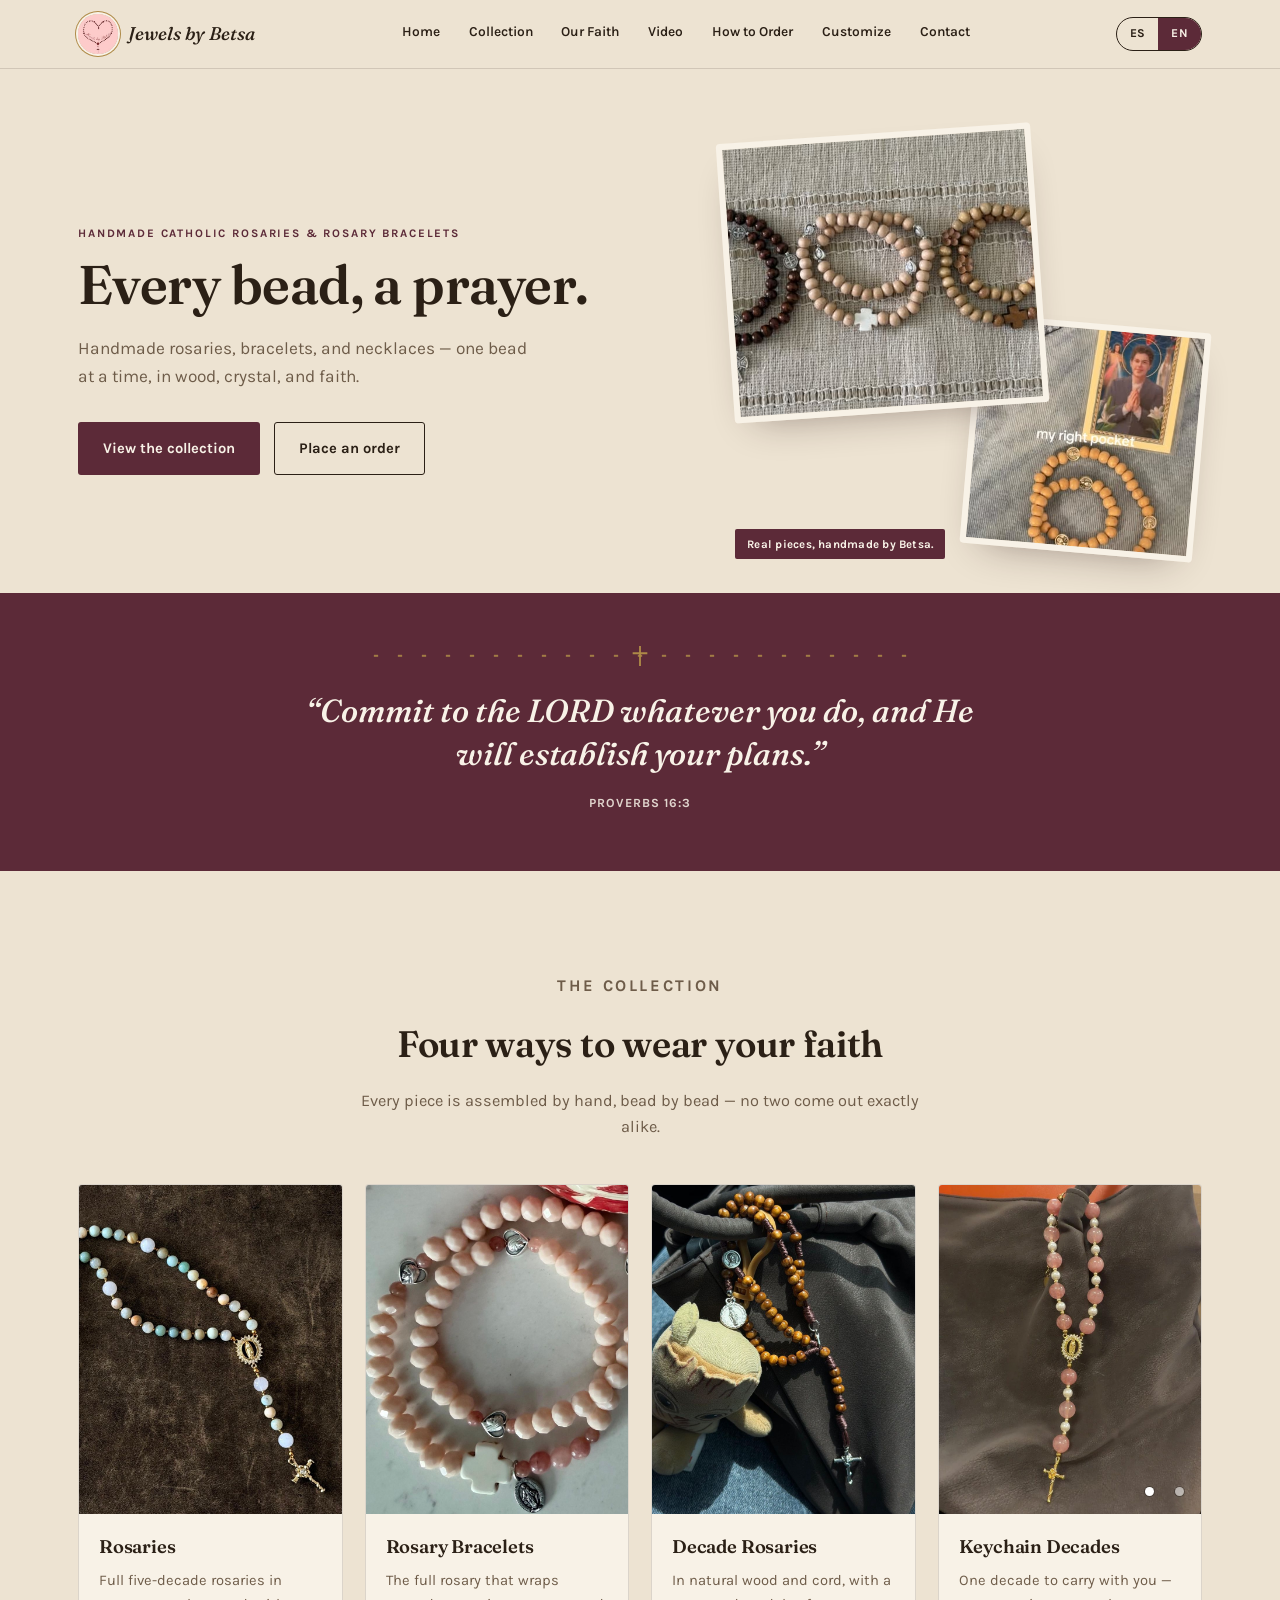
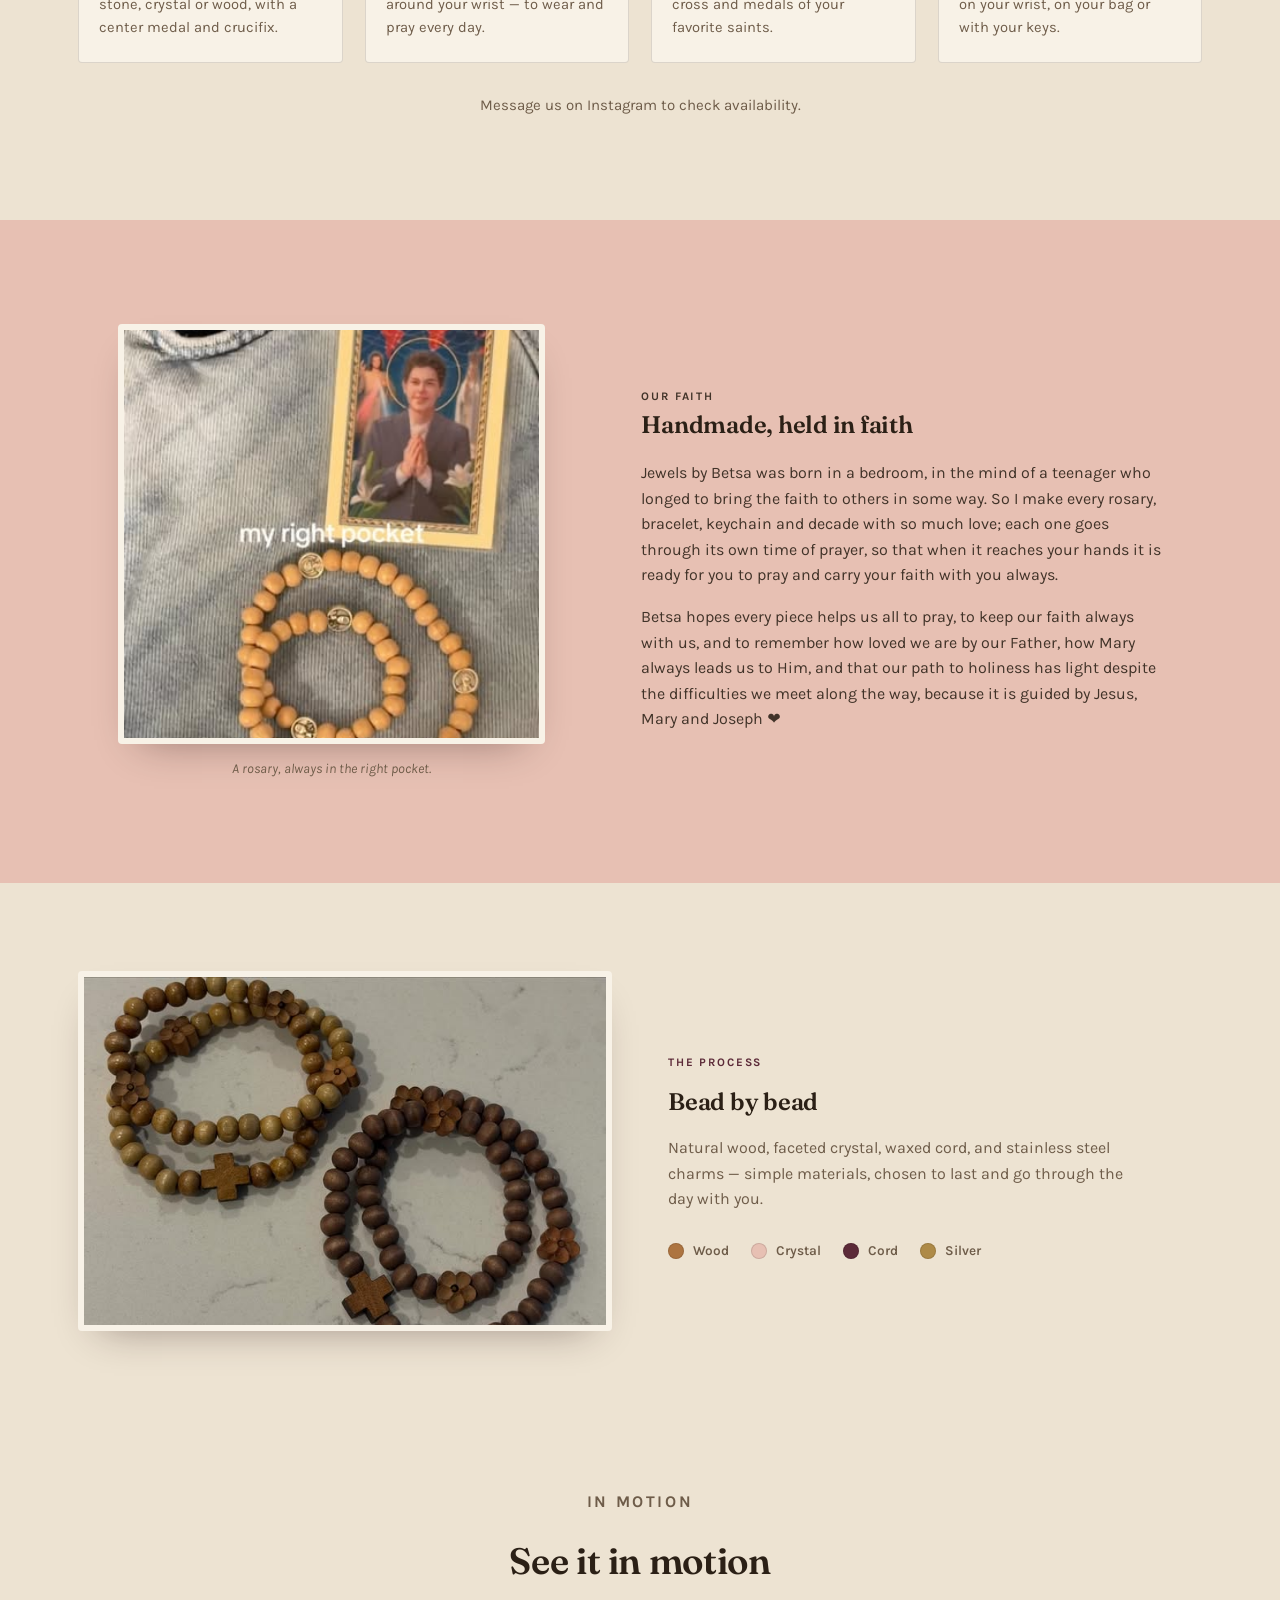
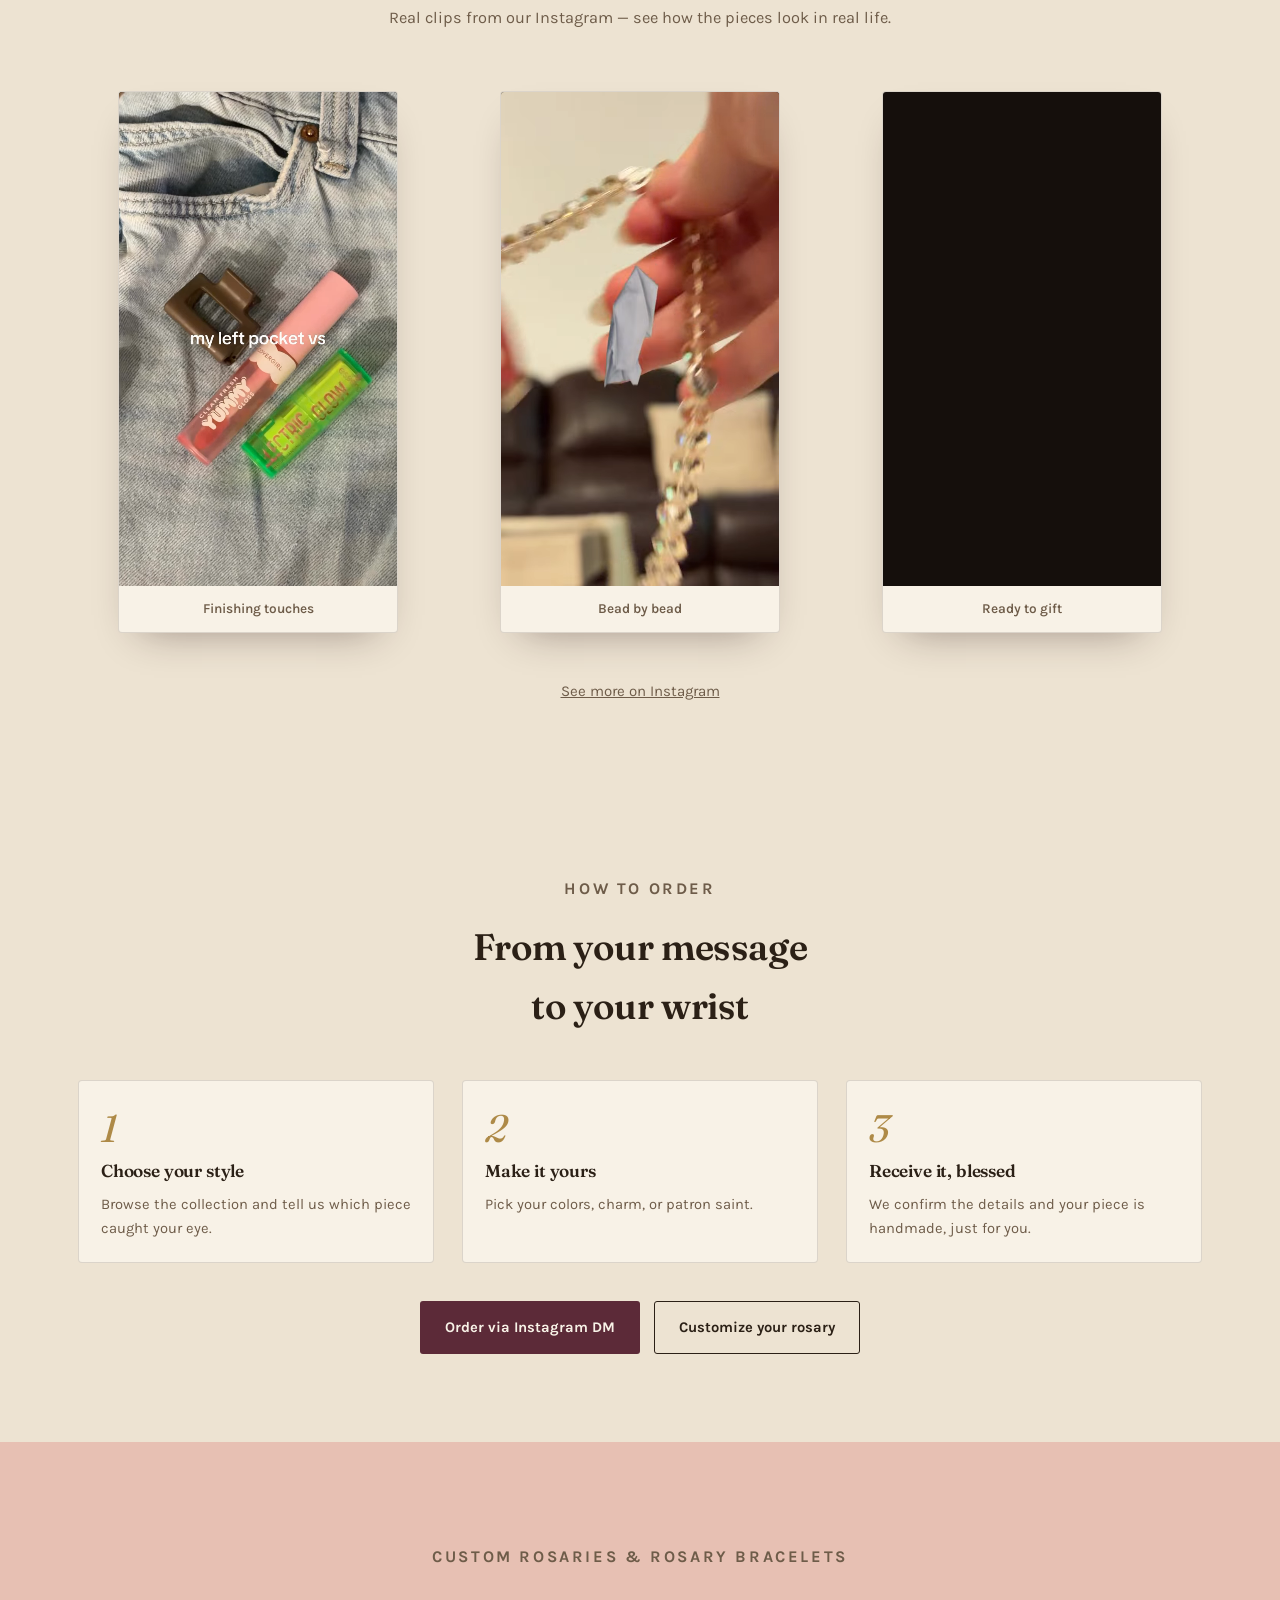
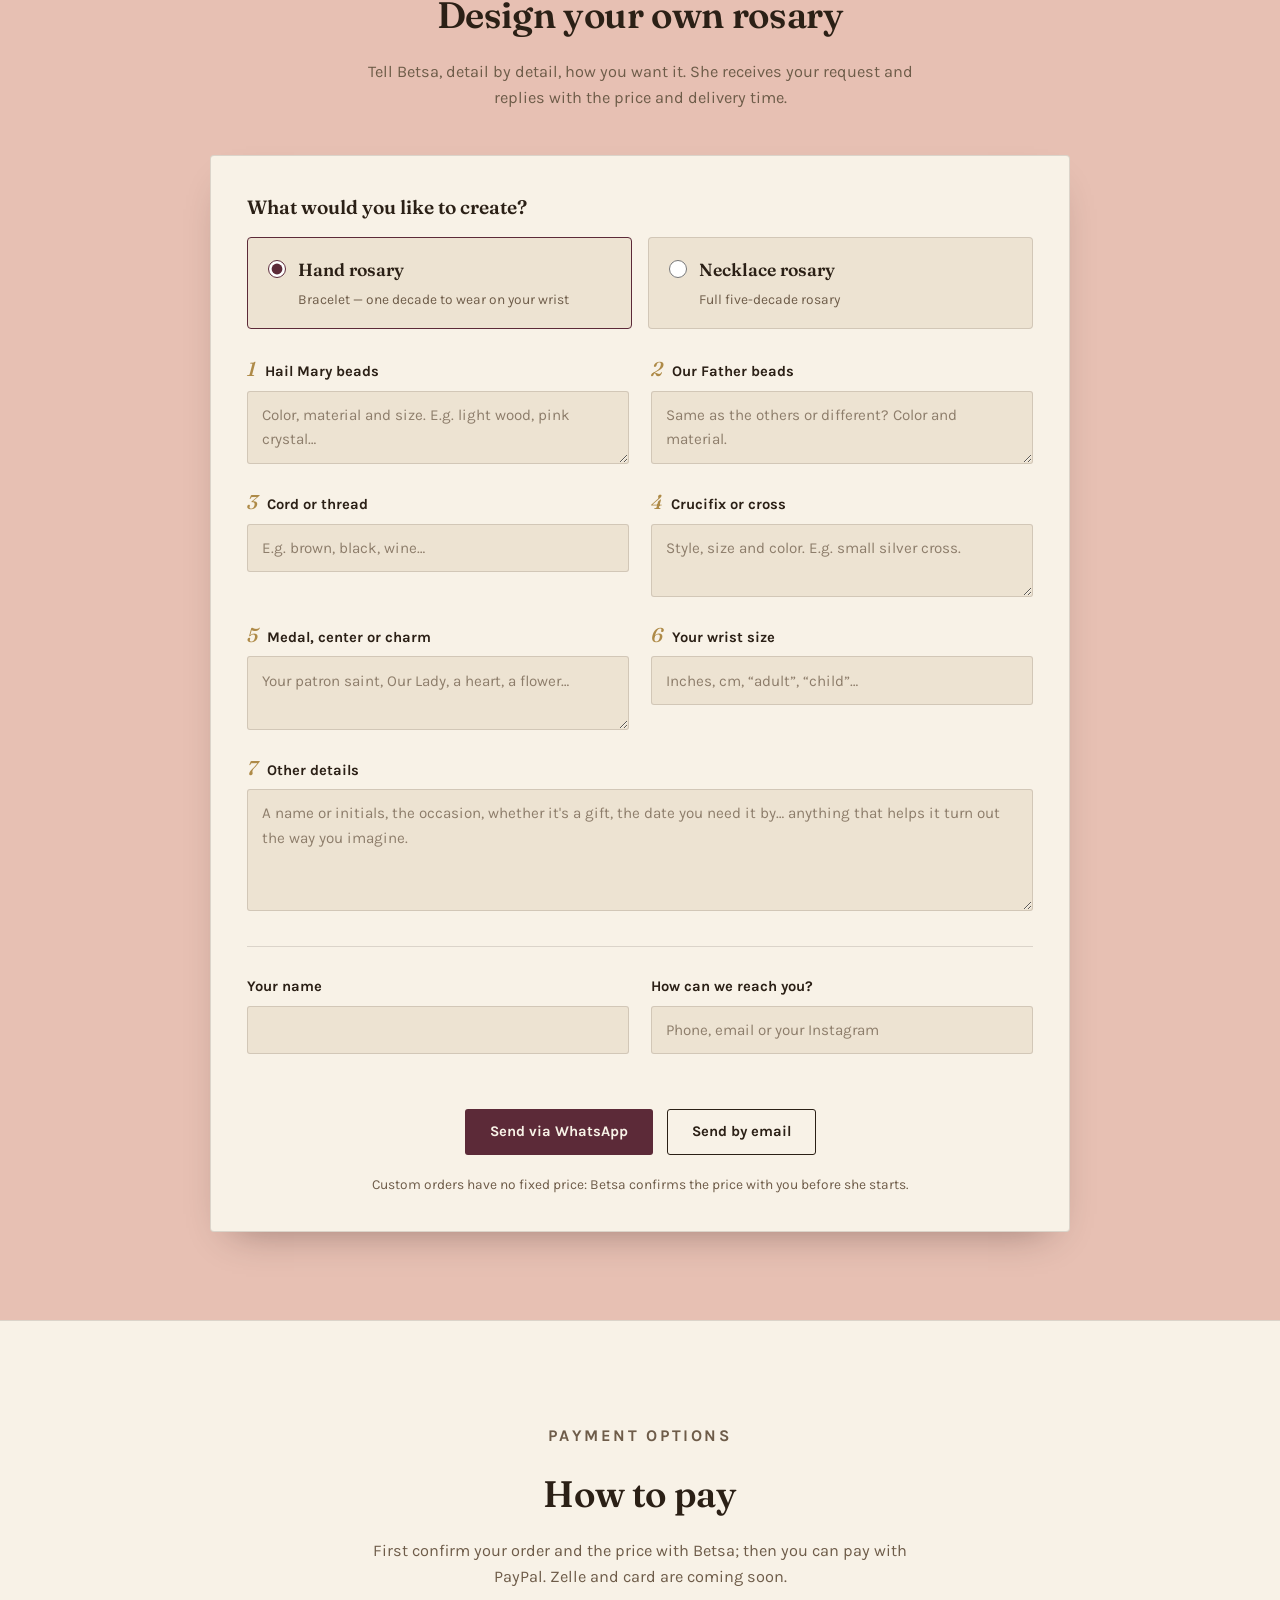
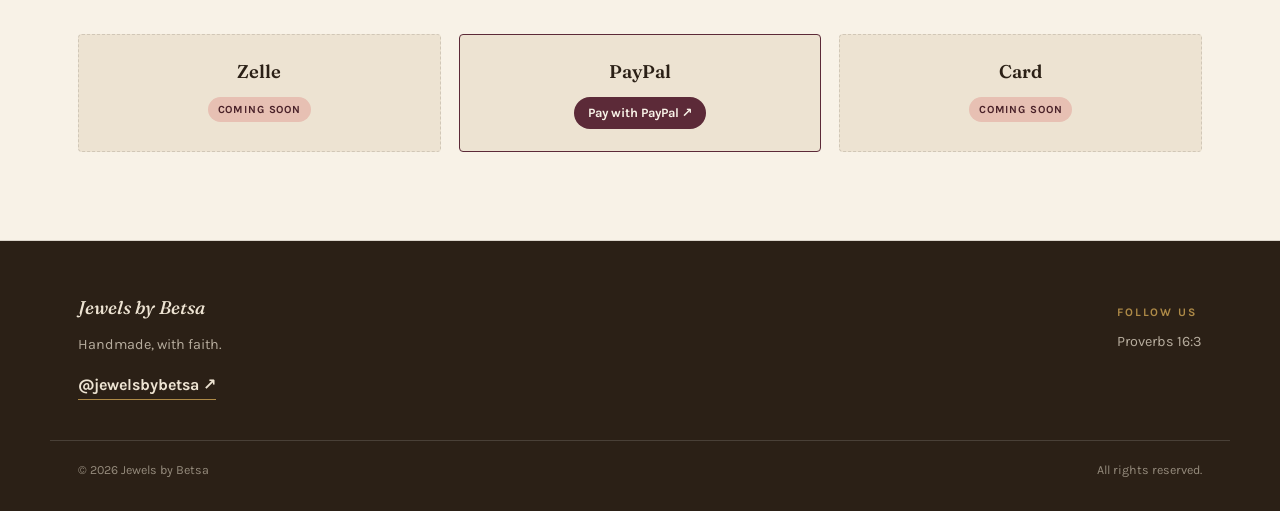
==== commit 91ff8551: "Add PayPal payment link Co-Authored-By: Claude Fable 5.2 <noreply@anthropic.com> Claude-Session: htt" ====
--- a/en/index.html
+++ b/en/index.html
@@ -298,13 +298,13 @@
     <div class="wrap">
       <div class="section-head center">
         <p class="kicker" data-i18n="pay.kicker">PAYMENT OPTIONS</p>
-        <h2 data-i18n="pay.title">Soon, pay right here</h2>
-        <p data-i18n="pay.body">For now, every order is confirmed over Instagram. We're getting these direct payment options ready:</p>
+        <h2 data-i18n="pay.title">How to pay</h2>
+        <p data-i18n="pay.body">First confirm your order and the price with Betsa; then you can pay with PayPal. Zelle and card are coming soon.</p>
       </div>
       <!-- Placeholder only — wire real payment links/buttons here when ready (e.g. Zelle QR, PayPal.me link, Stripe payment link). -->
       <div class="pay-methods">
         <div class="pay-card"><div class="method">Zelle</div><span class="soon" data-i18n="pay.soon">Coming soon</span></div>
-        <div class="pay-card"><div class="method">PayPal</div><span class="soon" data-i18n="pay.soon">Coming soon</span></div>
+        <a class="pay-card pay-card-live" href="https://paypal.me/juancamachobd" target="_blank" rel="noopener"><div class="method">PayPal</div><span class="pay-go" data-i18n="pay.paypal.cta">Pay with PayPal ↗</span></a>
         <div class="pay-card"><div class="method" data-i18n="pay.card">Card</div><span class="soon" data-i18n="pay.soon">Coming soon</span></div>
       </div>
     </div>
--- a/css/styles.css
+++ b/css/styles.css
@@ -311,6 +311,16 @@
   display:inline-block;margin-top:10px;font-size:.68rem;font-weight:700;letter-spacing:.08em;text-transform:uppercase;
   background:var(--blush);color:var(--wine-strong);padding:4px 10px;border-radius:999px;
 }
+a.pay-card-live{
+  display:block;text-decoration:none;border-style:solid;border-color:var(--wine);
+  transition:transform .15s ease;
+}
+a.pay-card-live:hover{transform:translateY(-2px);}
+a.pay-card-live:focus-visible{outline:2px solid var(--wine);outline-offset:3px;}
+.pay-go{
+  display:inline-block;margin-top:10px;font-size:.8rem;font-weight:700;
+  background:var(--wine);color:var(--surface);padding:6px 14px;border-radius:999px;
+}
 @media (max-width:700px){.pay-methods{grid-template-columns:1fr;}}
 
 /* ---------- Footer ---------- */
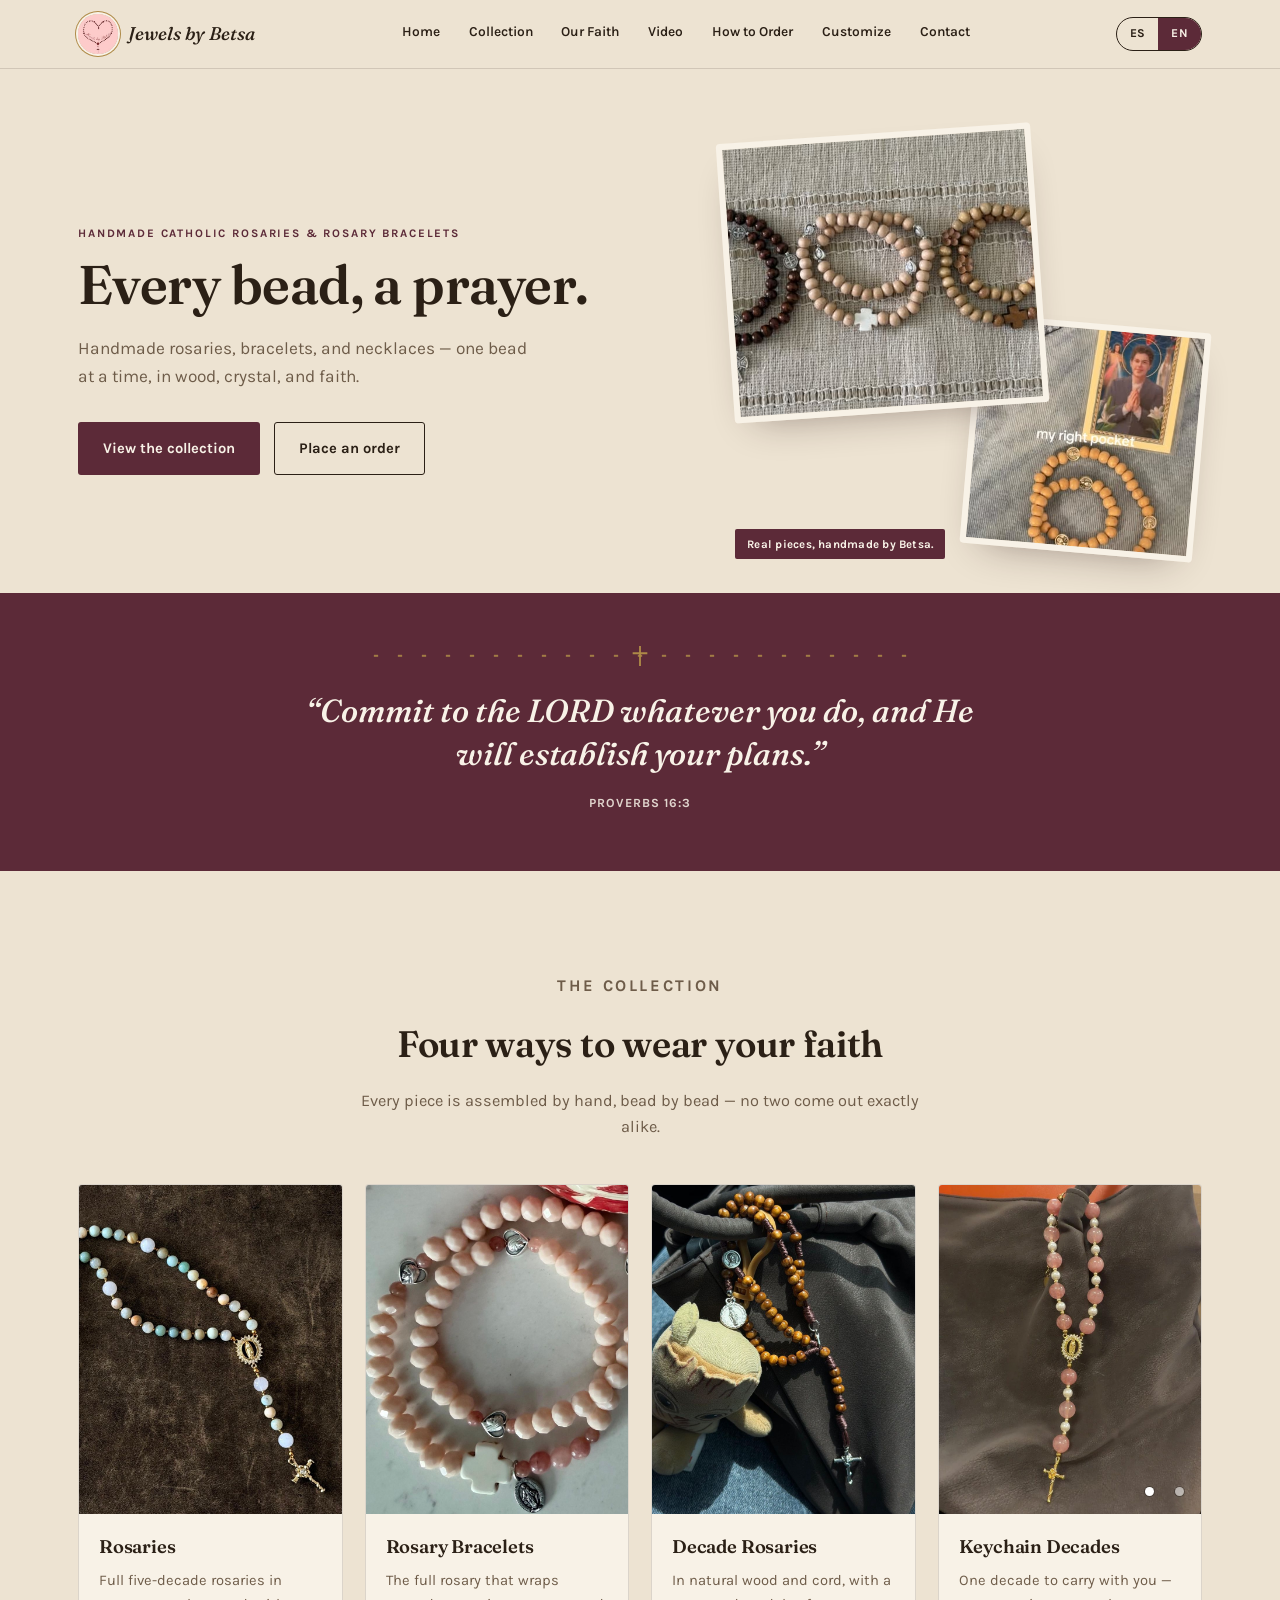
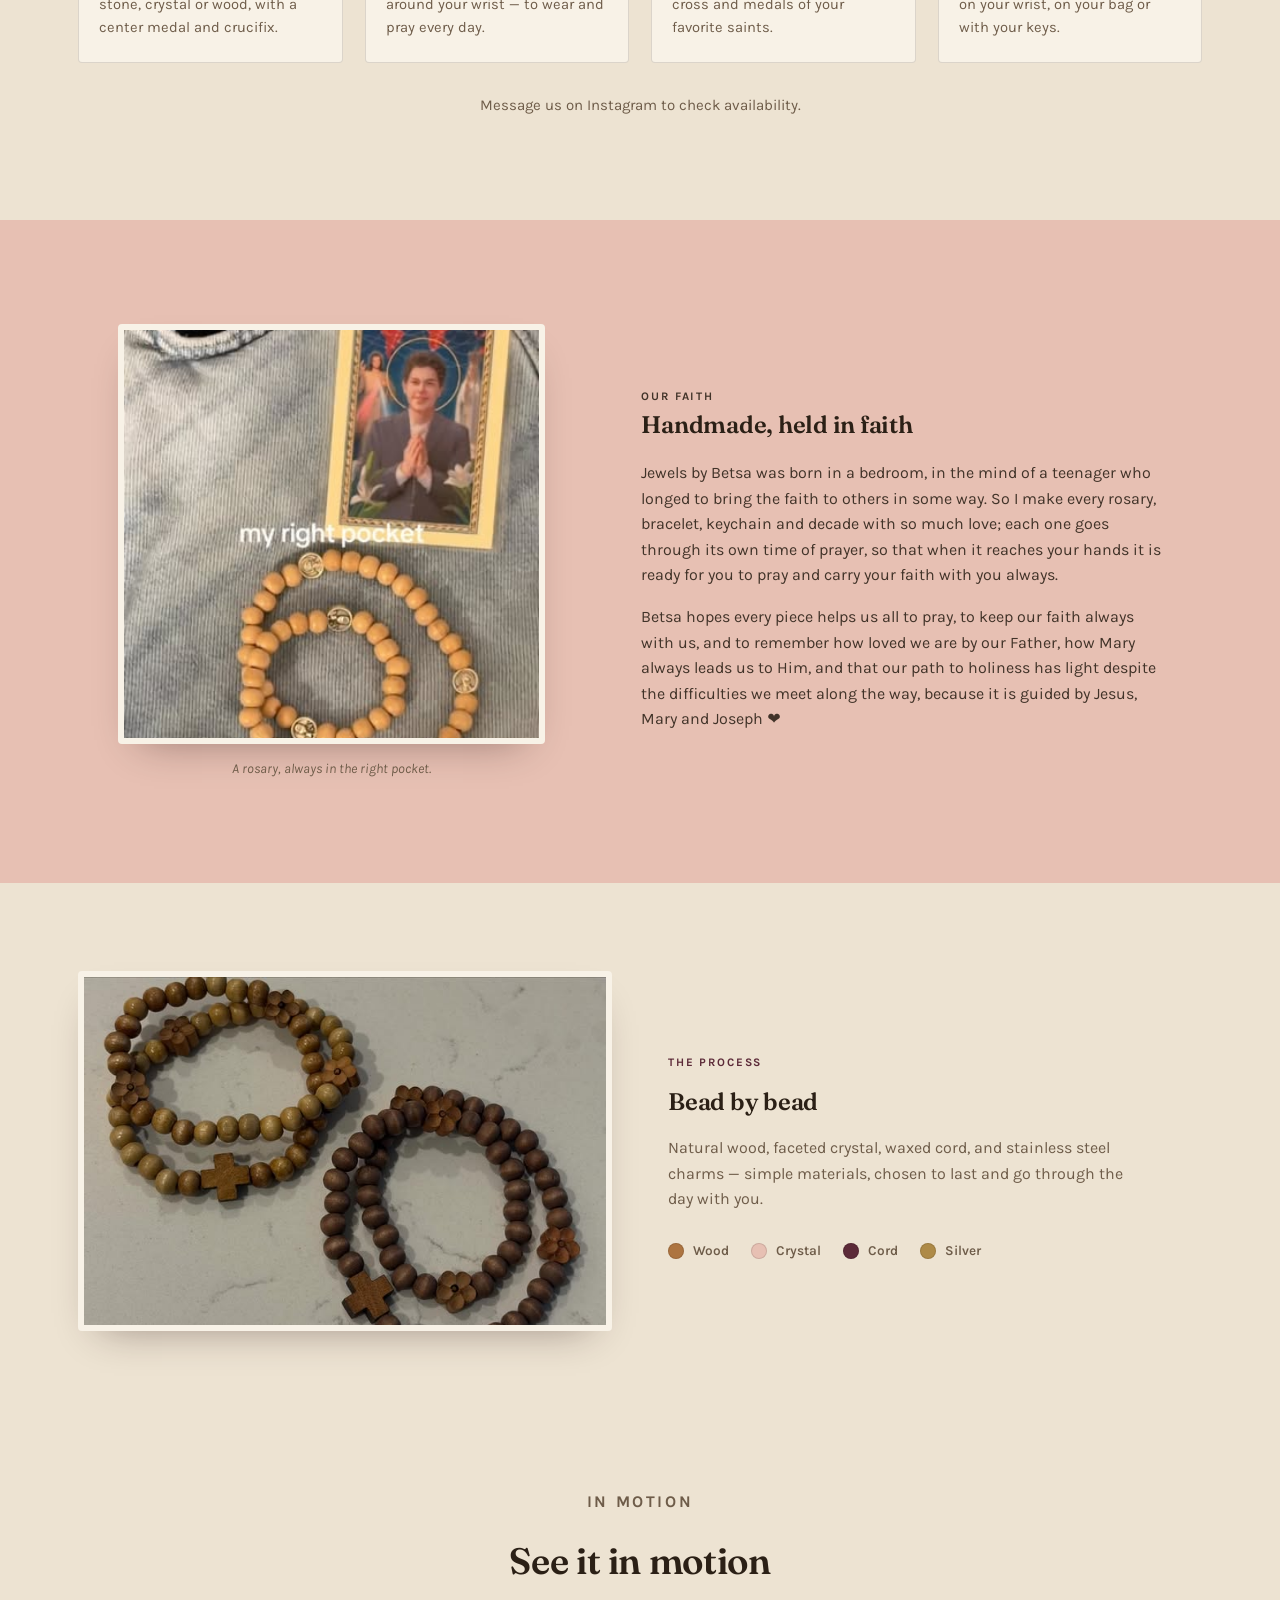
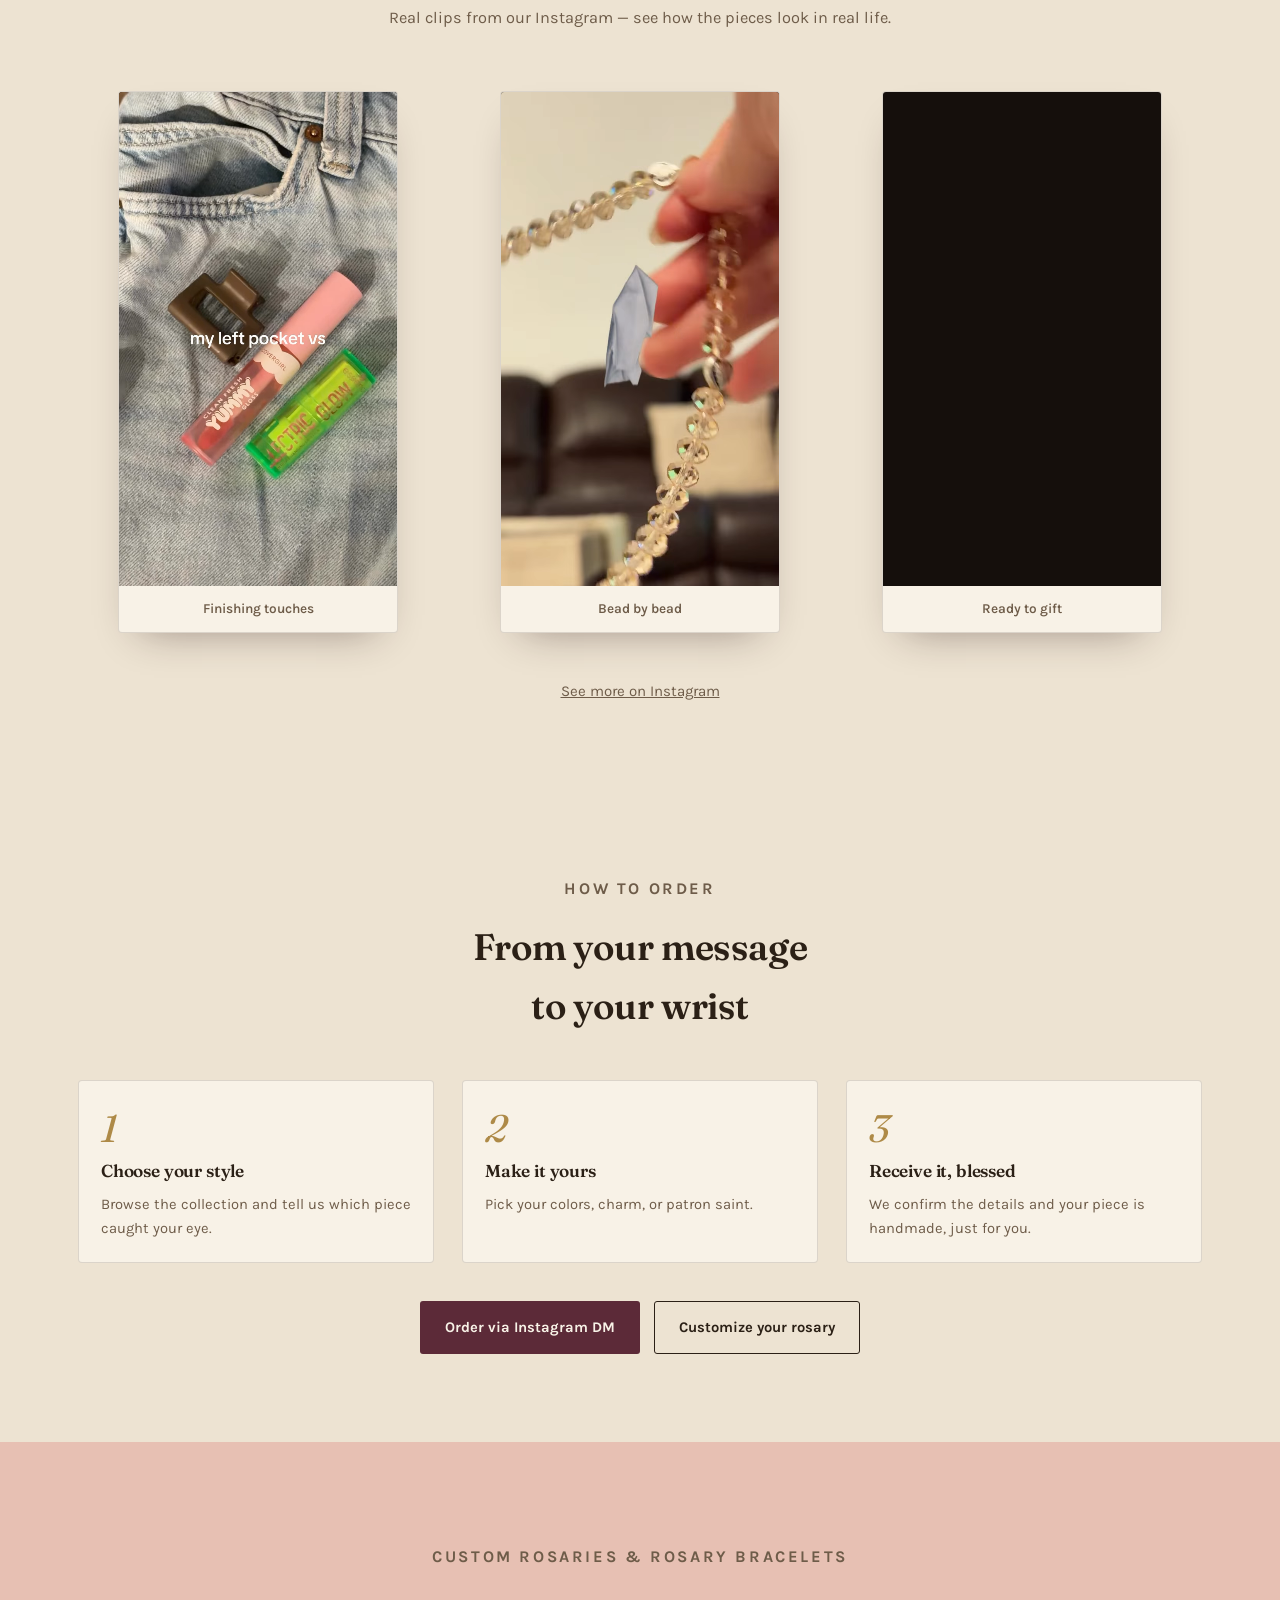
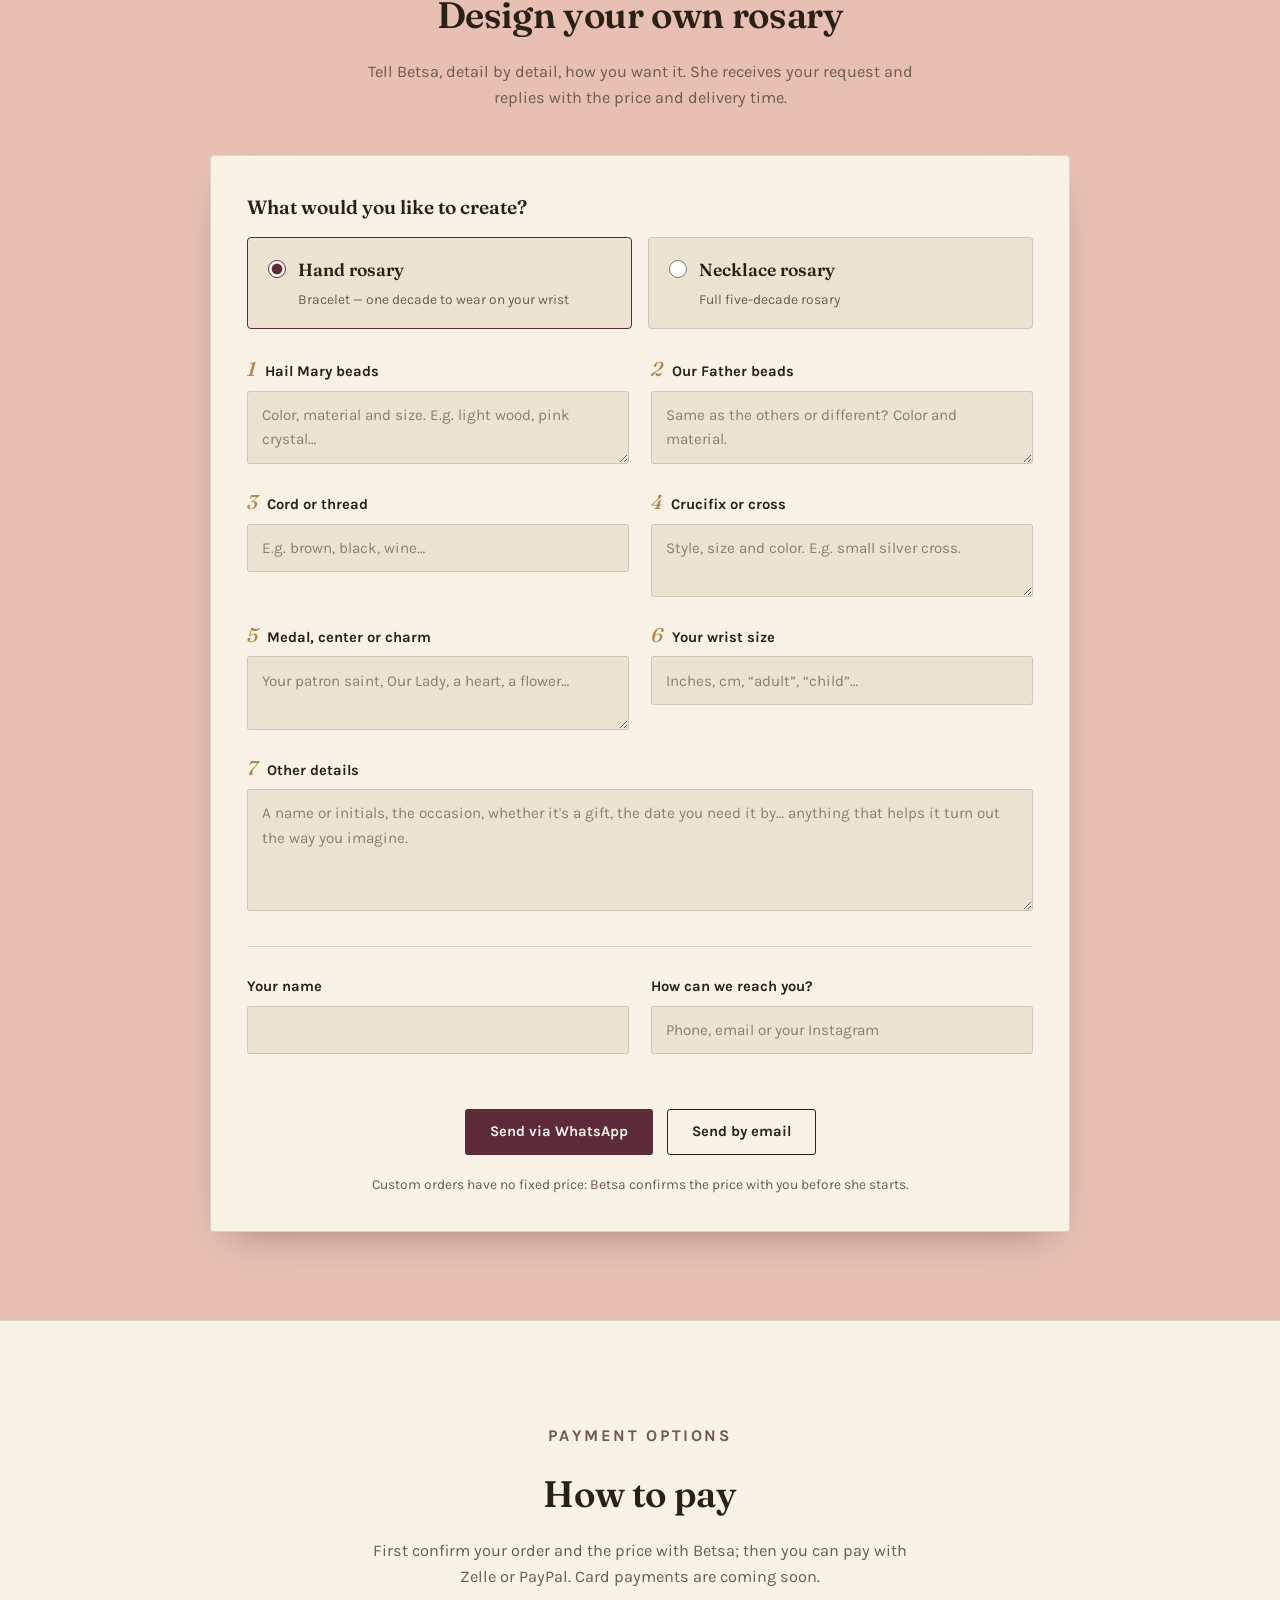
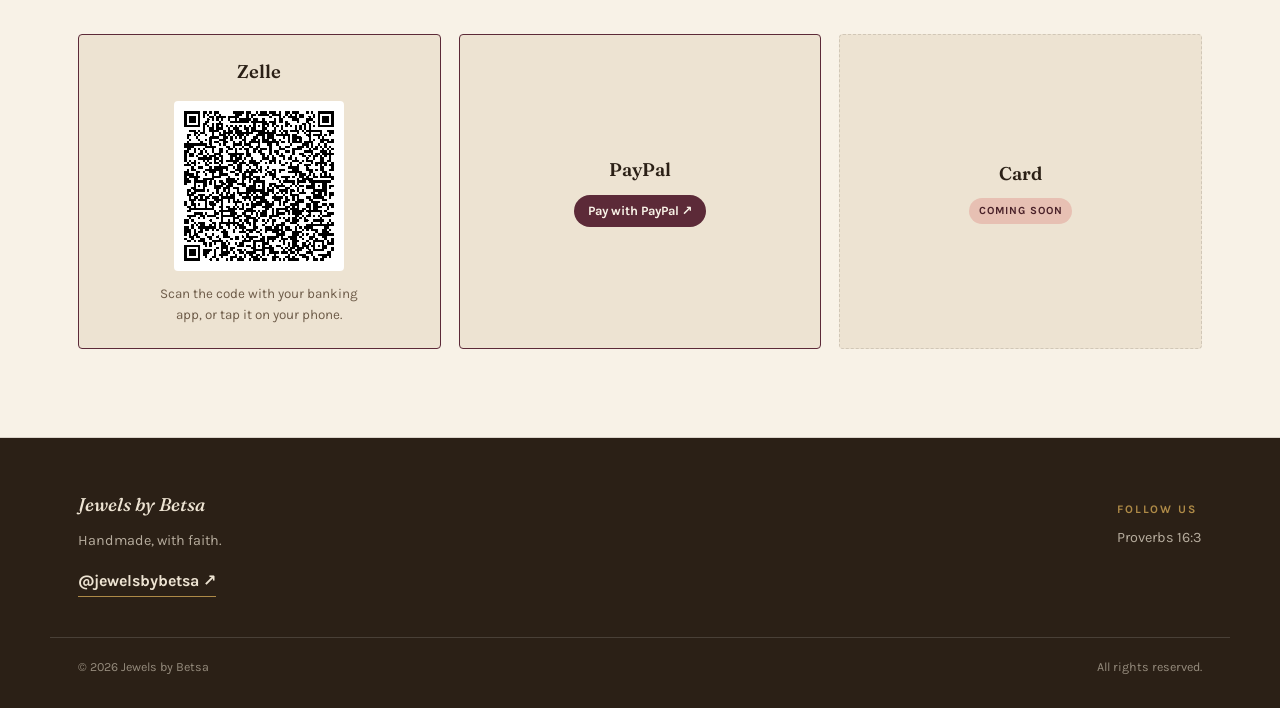
==== commit 1f0db08c: "Add Zelle QR code to payment options Co-Authored-By: Claude Fable 5.2 <noreply@anthropic.com> Claude" ====
--- a/en/index.html
+++ b/en/index.html
@@ -299,11 +299,15 @@
       <div class="section-head center">
         <p class="kicker" data-i18n="pay.kicker">PAYMENT OPTIONS</p>
         <h2 data-i18n="pay.title">How to pay</h2>
-        <p data-i18n="pay.body">First confirm your order and the price with Betsa; then you can pay with PayPal. Zelle and card are coming soon.</p>
+        <p data-i18n="pay.body">First confirm your order and the price with Betsa; then you can pay with Zelle or PayPal. Card payments are coming soon.</p>
       </div>
       <!-- Placeholder only — wire real payment links/buttons here when ready (e.g. Zelle QR, PayPal.me link, Stripe payment link). -->
       <div class="pay-methods">
-        <div class="pay-card"><div class="method">Zelle</div><span class="soon" data-i18n="pay.soon">Coming soon</span></div>
+        <a class="pay-card pay-card-live pay-card-qr" href="https://enroll.zellepay.com/qr-codes?data=ewogICJuYW1lIiA6ICJKVUFOIiwKICAidG9rZW4iIDogIjMyMTQ0NzAxMzUiLAogICJhY3Rpb24iIDogInBheW1lbnQiCn0=" target="_blank" rel="noopener">
+          <div class="method">Zelle</div>
+          <img class="zelle-qr" src="../images/zelle-qr.png" width="600" height="600" alt="Zelle QR code to pay Jewels by Betsa" data-i18n-alt="alt.zelle">
+          <span class="pay-note" data-i18n="pay.zelle.note">Scan the code with your banking app, or tap it on your phone.</span>
+        </a>
         <a class="pay-card pay-card-live" href="https://paypal.me/juancamachobd" target="_blank" rel="noopener"><div class="method">PayPal</div><span class="pay-go" data-i18n="pay.paypal.cta">Pay with PayPal ↗</span></a>
         <div class="pay-card"><div class="method" data-i18n="pay.card">Card</div><span class="soon" data-i18n="pay.soon">Coming soon</span></div>
       </div>
--- a/css/styles.css
+++ b/css/styles.css
@@ -312,11 +312,17 @@
   background:var(--blush);color:var(--wine-strong);padding:4px 10px;border-radius:999px;
 }
 a.pay-card-live{
-  display:block;text-decoration:none;border-style:solid;border-color:var(--wine);
+  display:flex;text-decoration:none;border-style:solid;border-color:var(--wine);
   transition:transform .15s ease;
 }
 a.pay-card-live:hover{transform:translateY(-2px);}
 a.pay-card-live:focus-visible{outline:2px solid var(--wine);outline-offset:3px;}
+.pay-card{display:flex;flex-direction:column;align-items:center;justify-content:center;}
+.zelle-qr{
+  width:170px;height:170px;margin-top:14px;padding:8px;background:#fff;border-radius:4px;
+  image-rendering:pixelated;
+}
+.pay-note{margin-top:12px;font-size:.84rem;color:var(--muted);max-width:26ch;}
 .pay-go{
   display:inline-block;margin-top:10px;font-size:.8rem;font-weight:700;
   background:var(--wine);color:var(--surface);padding:6px 14px;border-radius:999px;
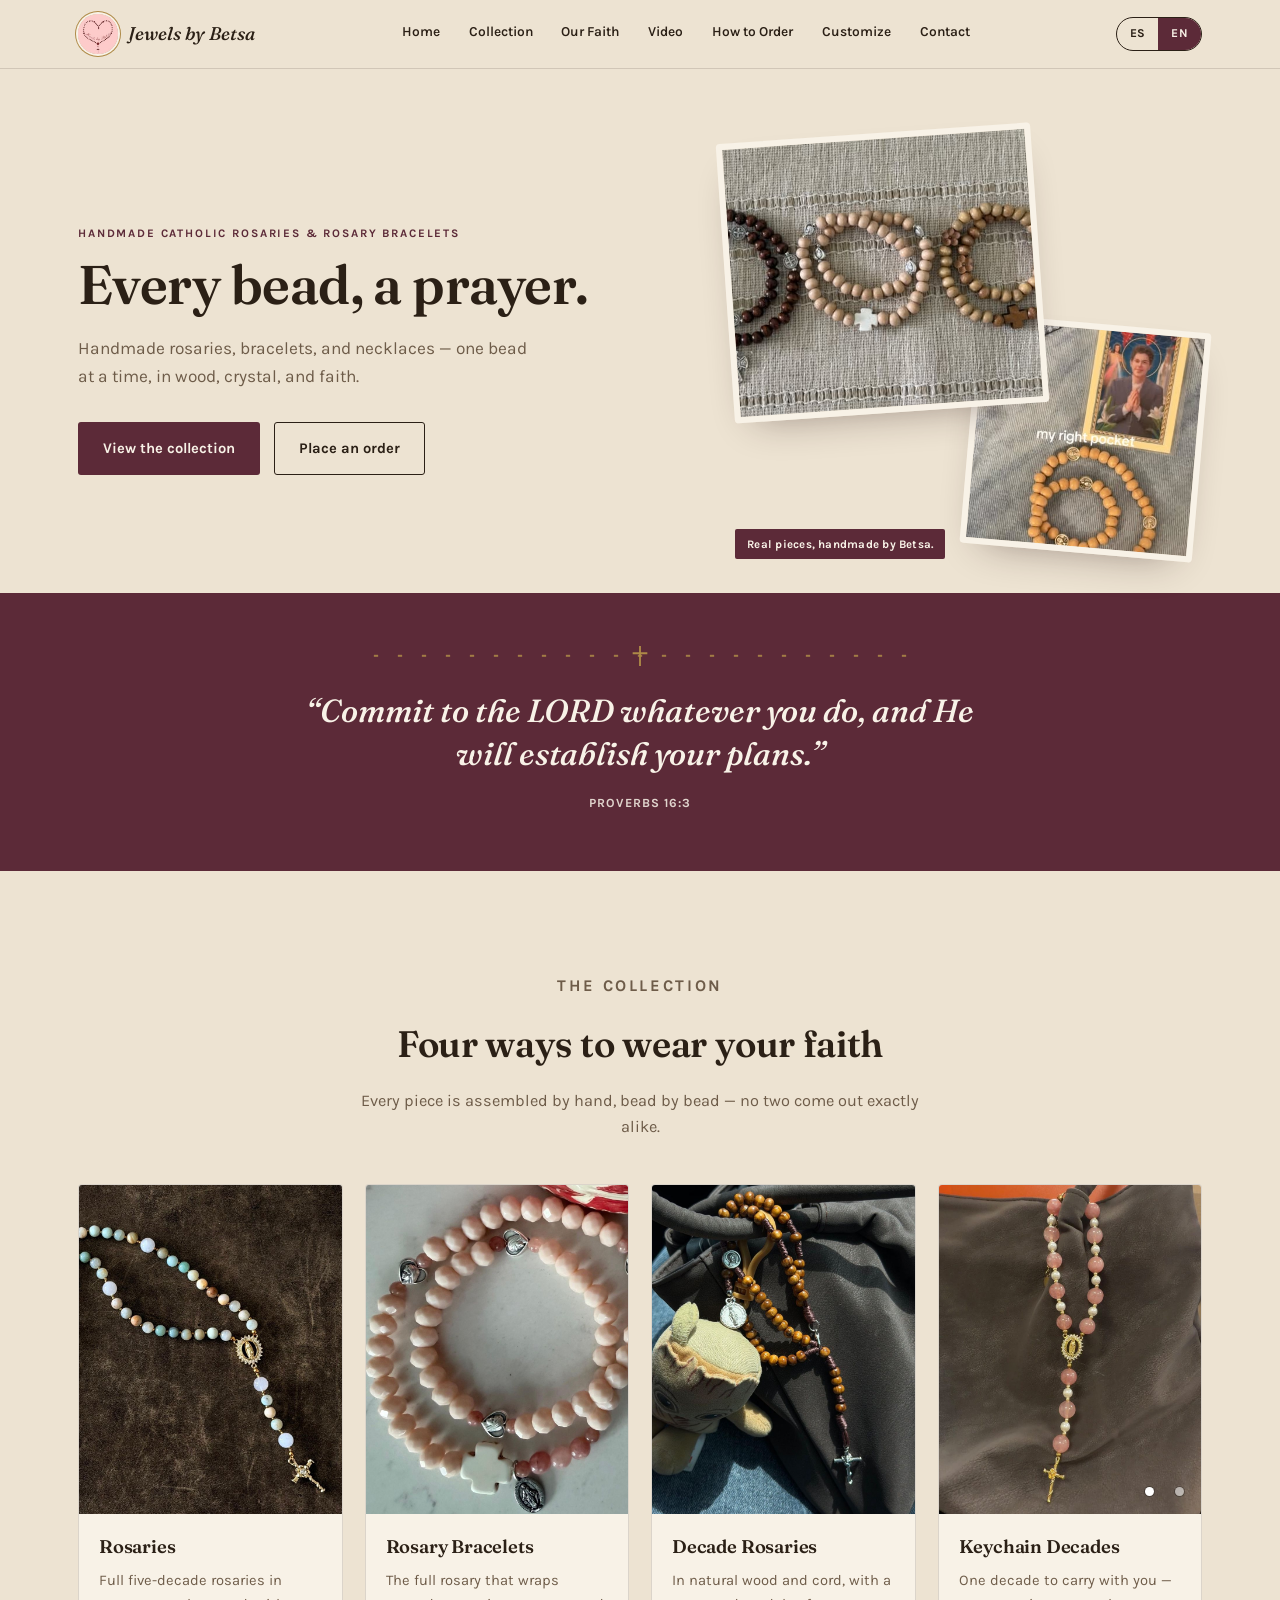
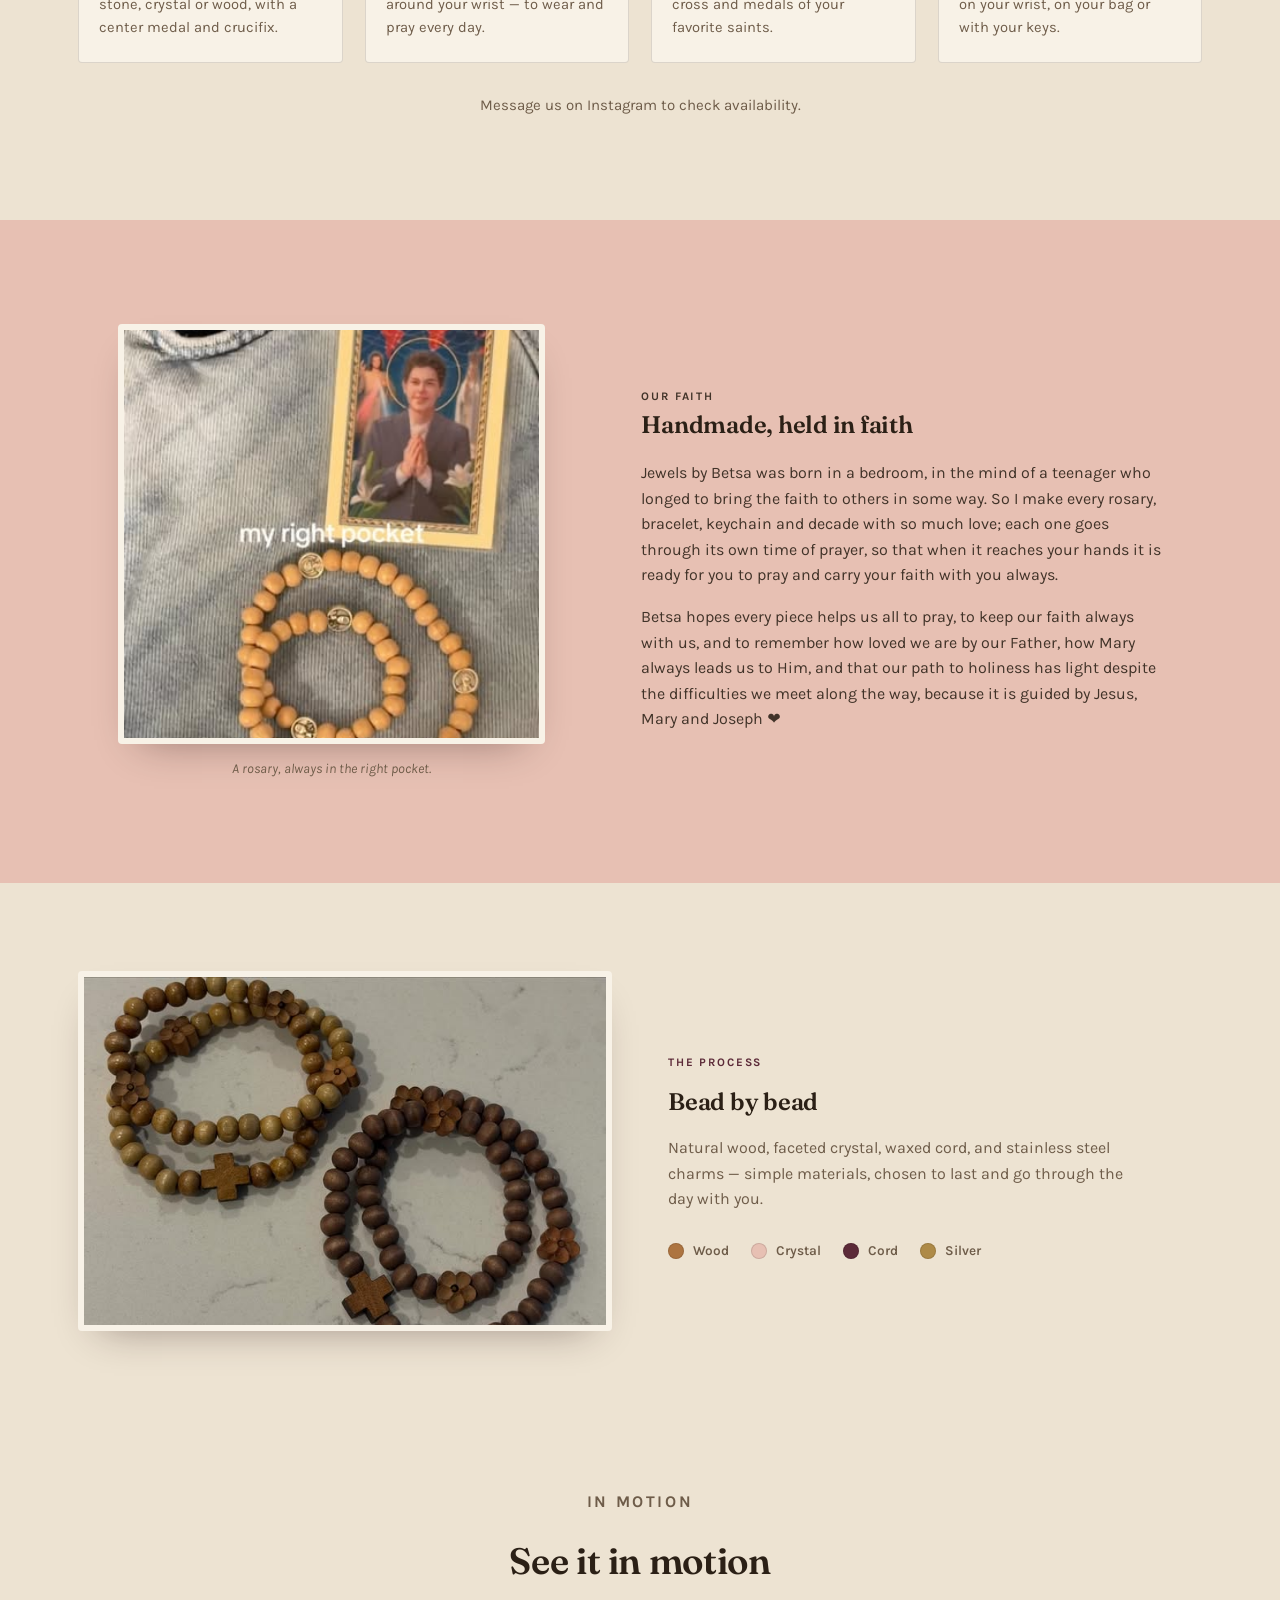
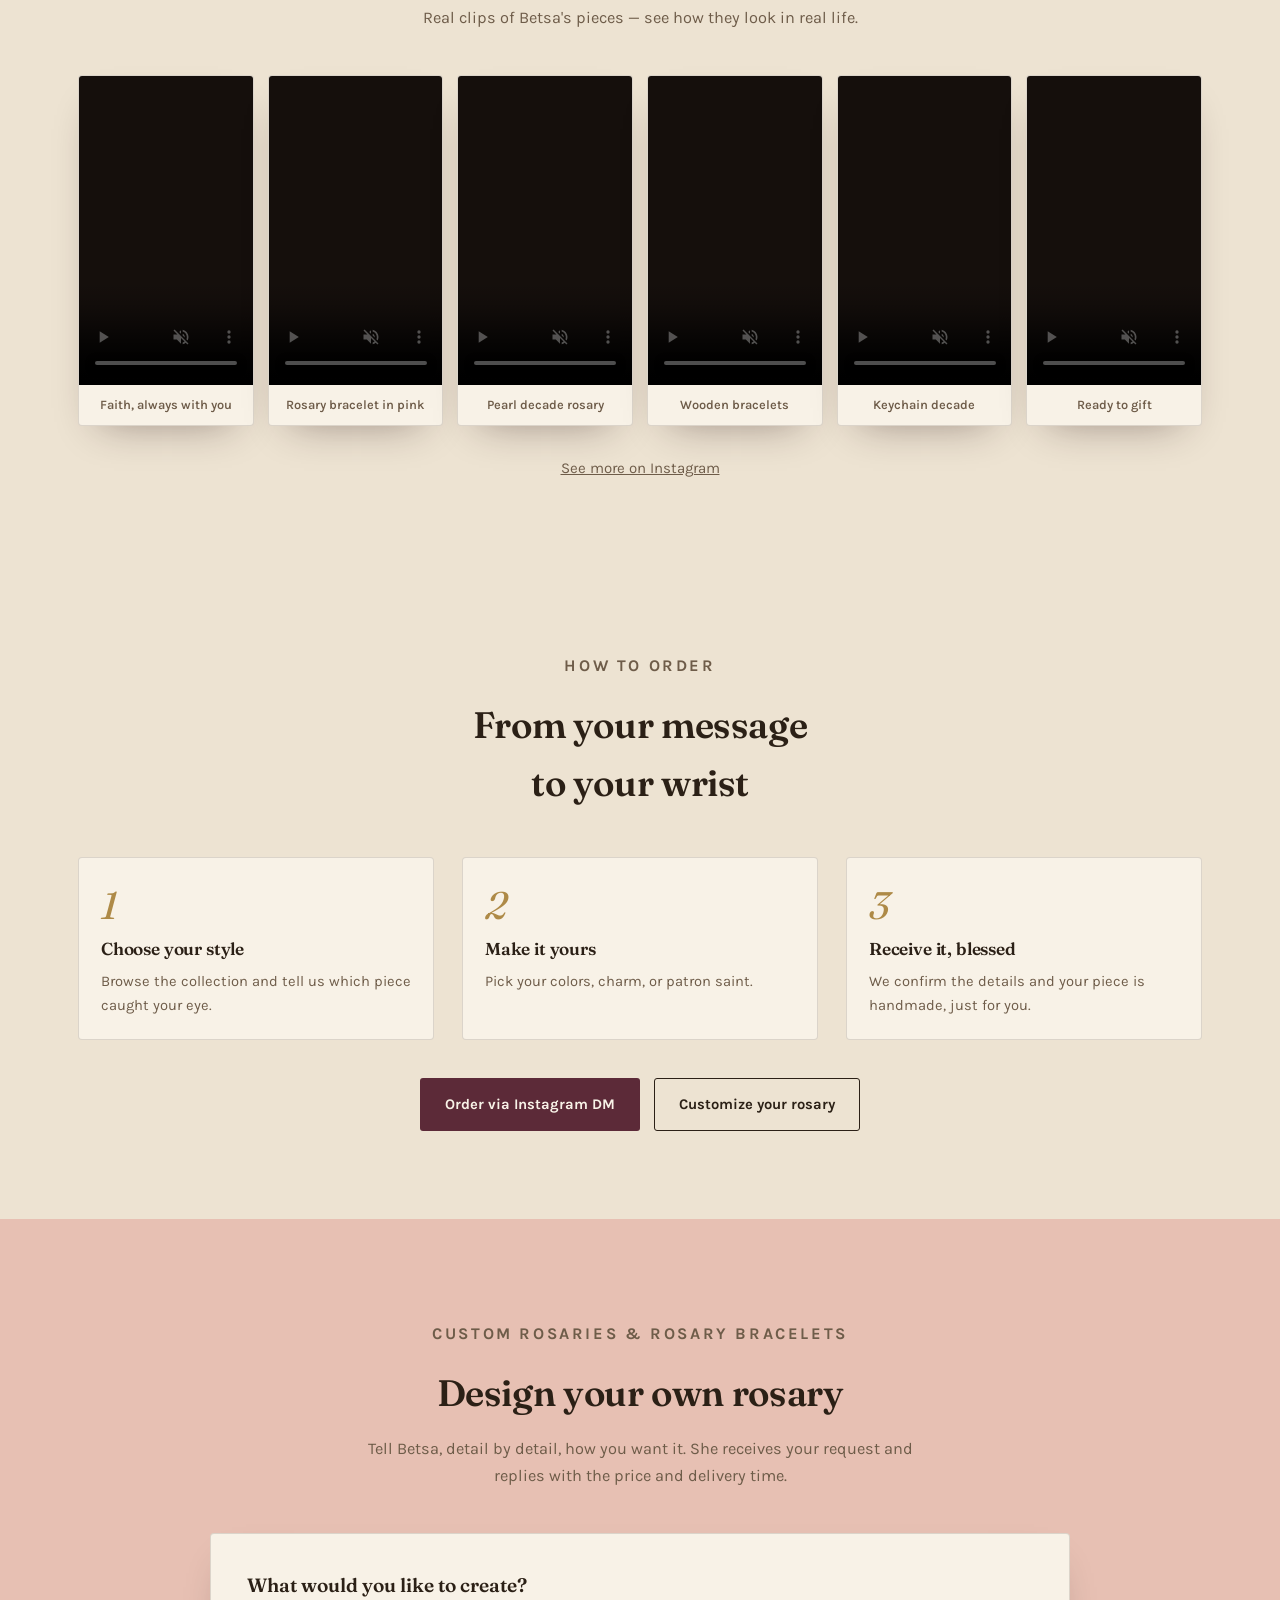
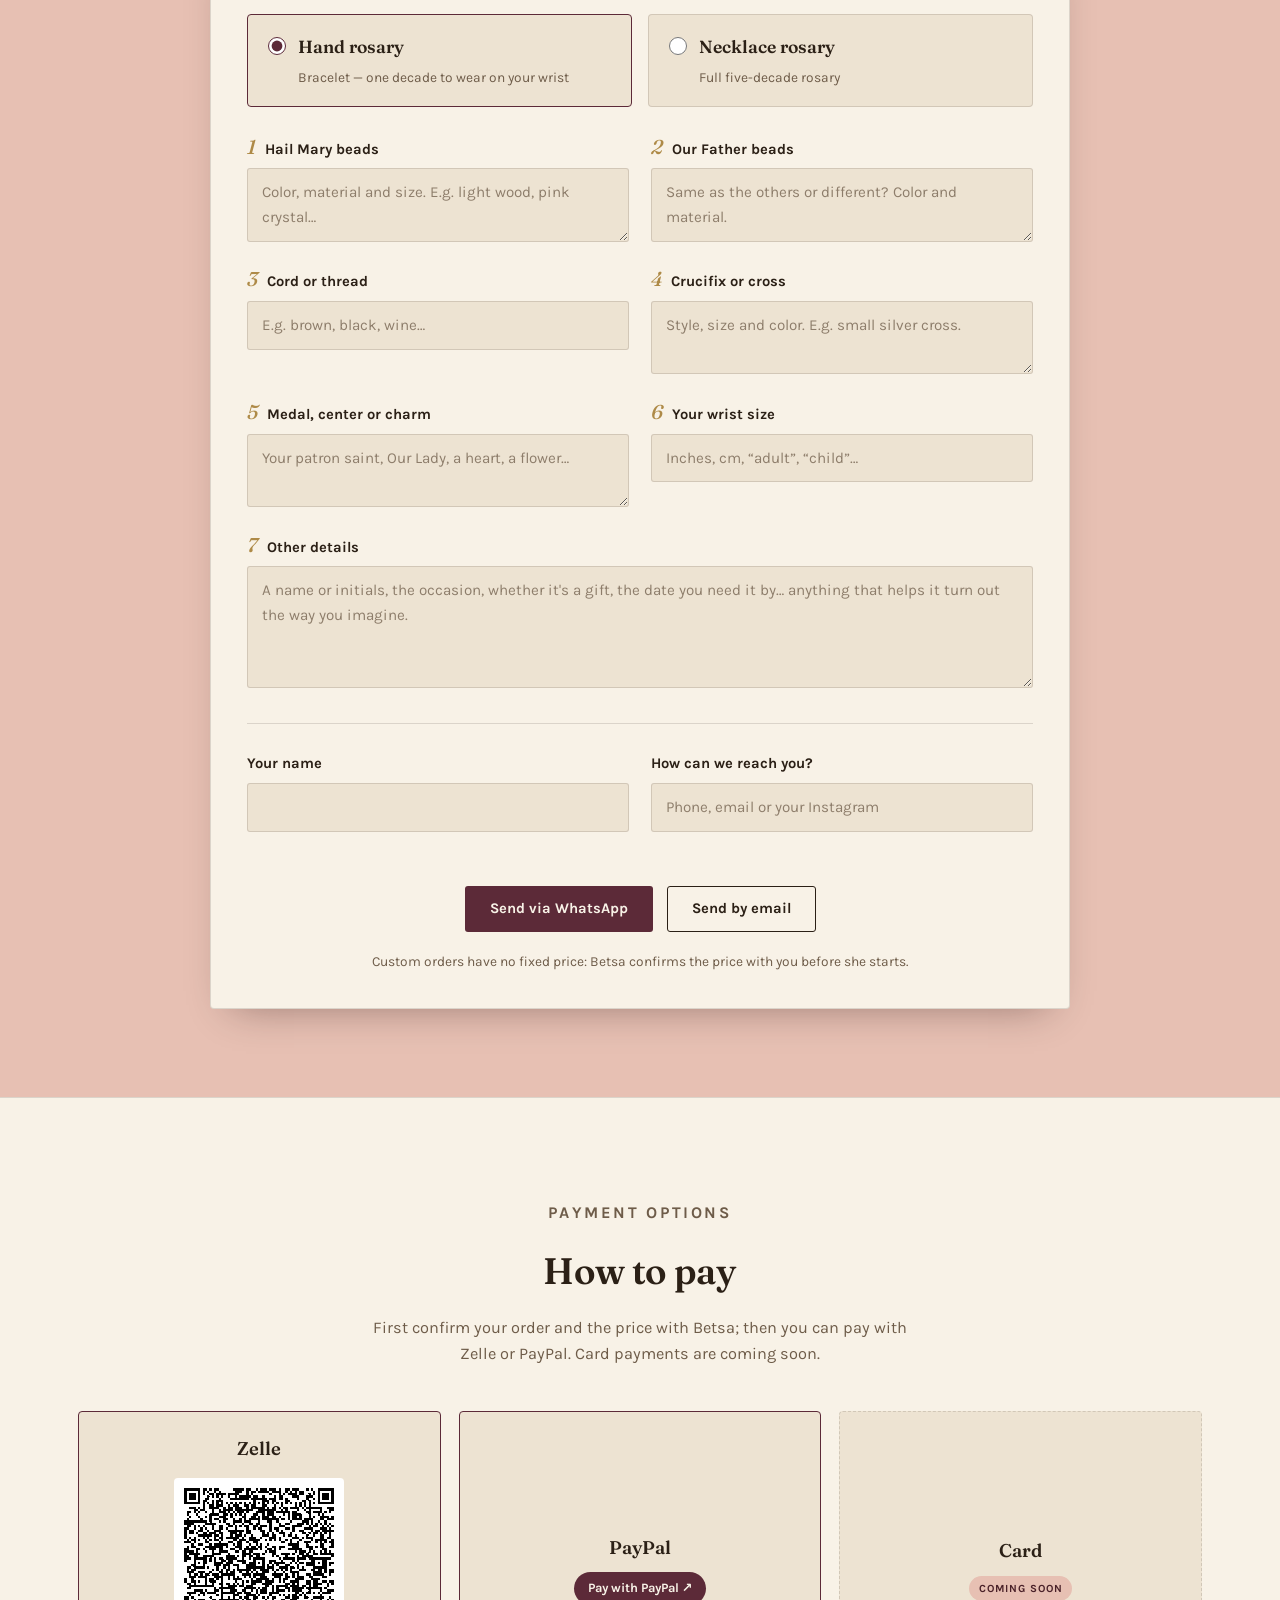
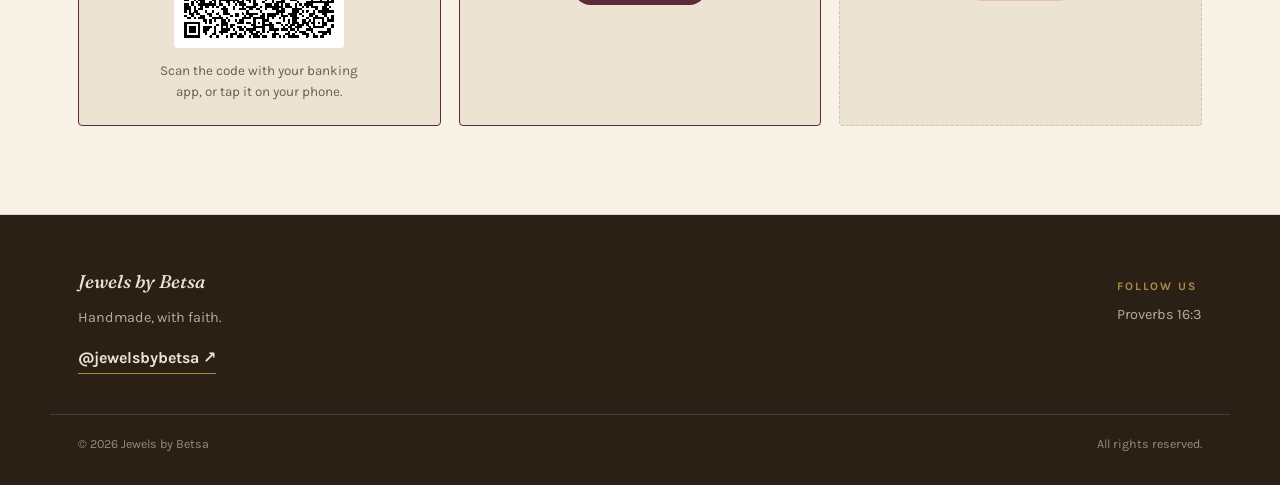
==== commit 4698b6e3: "Video section: six new clips in a swipeable strip Replaces the three original clips with six lighter" ====
--- a/en/index.html
+++ b/en/index.html
@@ -168,20 +168,32 @@
       <div class="section-head center">
         <p class="kicker" data-i18n="motion.kicker">IN MOTION</p>
         <h2 data-i18n="motion.title">See it in motion</h2>
-        <p data-i18n="motion.sub">Real clips from our Instagram — see how the pieces look in real life.</p>
+        <p data-i18n="motion.sub">Real clips of Betsa's pieces — see how they look in real life.</p>
       </div>
       <div class="grid-video" data-reveal>
         <figure class="video-card">
-          <video src="../videos/motion1.mp4" muted loop playsinline autoplay preload="metadata"></video>
-          <figcaption data-i18n="video1.caption">Finishing touches</figcaption>
-        </figure>
-        <figure class="video-card">
-          <video src="../videos/motion2.mp4" muted loop playsinline autoplay preload="metadata"></video>
-          <figcaption data-i18n="video2.caption">Bead by bead</figcaption>
-        </figure>
-        <figure class="video-card">
-          <video src="../videos/motion3.mp4" muted loop playsinline autoplay preload="metadata"></video>
-          <figcaption data-i18n="video3.caption">Ready to gift</figcaption>
+          <video src="../videos/fe-contigo.mp4" poster="images/poster-fe-contigo.jpg" muted loop playsinline preload="none" aria-label="Faith, always with you" data-i18n-aria="video1.caption"></video>
+          <figcaption data-i18n="video1.caption">Faith, always with you</figcaption>
+        </figure>
+        <figure class="video-card">
+          <video src="../videos/rosario-pulsera-rosa.mp4" poster="images/poster-rosario-pulsera-rosa.jpg" muted loop playsinline preload="none" aria-label="Rosary bracelet in pink" data-i18n-aria="video2.caption"></video>
+          <figcaption data-i18n="video2.caption">Rosary bracelet in pink</figcaption>
+        </figure>
+        <figure class="video-card">
+          <video src="../videos/denario-perlas.mp4" poster="images/poster-denario-perlas.jpg" muted loop playsinline preload="none" aria-label="Pearl decade rosary" data-i18n-aria="video3.caption"></video>
+          <figcaption data-i18n="video3.caption">Pearl decade rosary</figcaption>
+        </figure>
+        <figure class="video-card">
+          <video src="../videos/pulseras-madera.mp4" poster="images/poster-pulseras-madera.jpg" muted loop playsinline preload="none" aria-label="Wooden bracelets" data-i18n-aria="video4.caption"></video>
+          <figcaption data-i18n="video4.caption">Wooden bracelets</figcaption>
+        </figure>
+        <figure class="video-card">
+          <video src="../videos/llavero-denario.mp4" poster="images/poster-llavero-denario.jpg" muted loop playsinline preload="none" aria-label="Keychain decade" data-i18n-aria="video5.caption"></video>
+          <figcaption data-i18n="video5.caption">Keychain decade</figcaption>
+        </figure>
+        <figure class="video-card">
+          <video src="../videos/para-regalar.mp4" poster="images/poster-para-regalar.jpg" muted loop playsinline preload="none" aria-label="Ready to gift" data-i18n-aria="video6.caption"></video>
+          <figcaption data-i18n="video6.caption">Ready to gift</figcaption>
         </figure>
       </div>
       <p class="collection-foot"><a href="https://www.instagram.com/jewelsbybetsa/" target="_blank" rel="noopener" data-i18n="motion.cta">See more on Instagram</a></p>
--- a/css/styles.css
+++ b/css/styles.css
@@ -215,11 +215,21 @@
 @media (max-width:560px){.grid-collection{grid-template-columns:1fr;}}
 
 /* ---------- Video / motion grid ---------- */
-.grid-video{display:grid;grid-template-columns:repeat(3,1fr);gap:22px;}
-.video-card{background:var(--surface);border:1px solid var(--border);border-radius:4px;overflow:hidden;box-shadow:var(--shadow);}
+.grid-video{display:grid;grid-template-columns:repeat(6,1fr);gap:14px;}
+.video-card{margin:0;background:var(--surface);border:1px solid var(--border);border-radius:4px;overflow:hidden;box-shadow:var(--shadow);}
 .video-card video{width:100%;aspect-ratio:9/16;object-fit:cover;display:block;background:#150f0c;}
-.video-card figcaption{padding:12px 14px;font-size:.85rem;color:var(--muted);font-weight:600;text-align:center;}
-@media (max-width:860px){.grid-video{grid-template-columns:1fr;max-width:340px;margin:0 auto;}}
+.video-card figcaption{padding:10px 8px;font-size:.8rem;color:var(--muted);font-weight:600;text-align:center;}
+@media (max-width:980px){.grid-video{grid-template-columns:repeat(3,1fr);gap:18px;}}
+/* Phones: one row you swipe sideways, with the next clip peeking in */
+@media (max-width:640px){
+  .grid-video{
+    display:flex;gap:14px;overflow-x:auto;scroll-snap-type:x mandatory;
+    margin:0 -28px;padding:4px 28px 18px;scroll-padding:0 28px;
+    -webkit-overflow-scrolling:touch;scrollbar-width:none;
+  }
+  .grid-video::-webkit-scrollbar{display:none;}
+  .video-card{flex:0 0 62%;scroll-snap-align:start;box-shadow:none;}
+}
 
 /* ---------- Faith / story ---------- */
 .faith{background:var(--blush);}
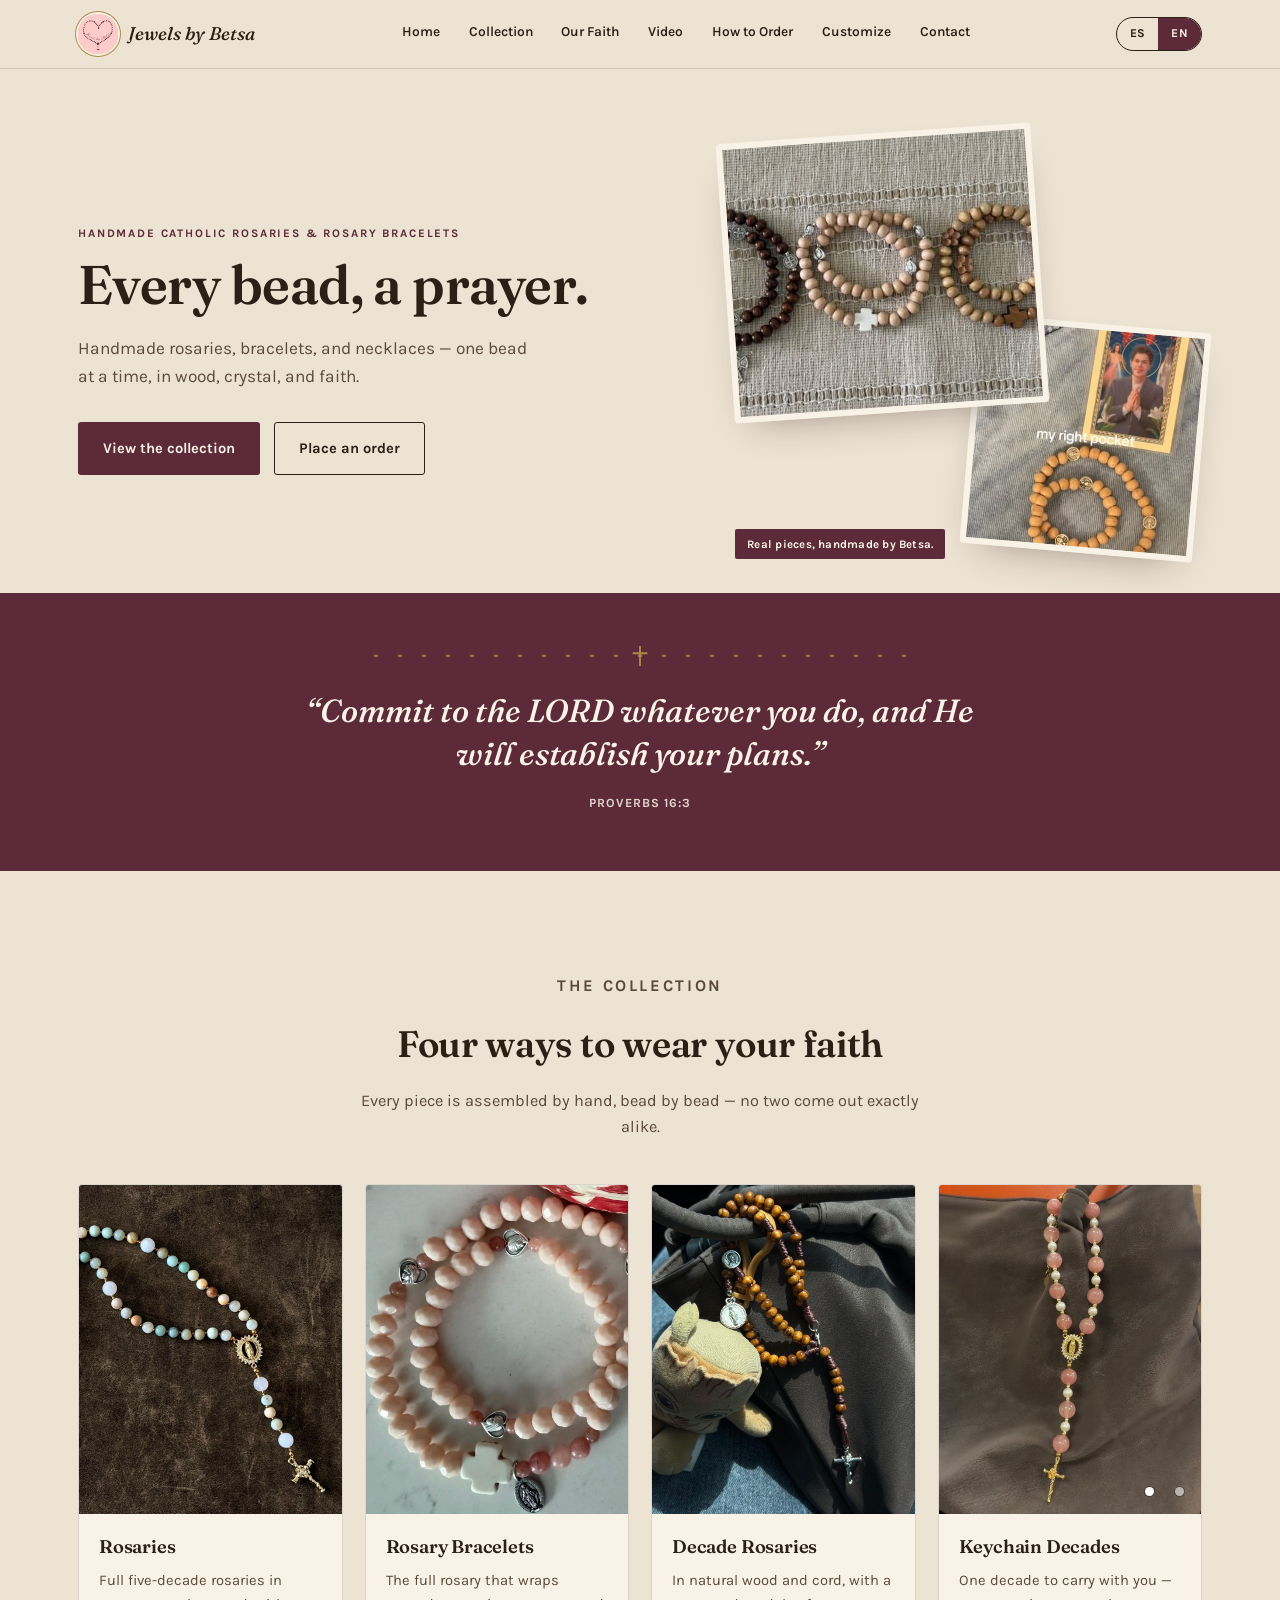
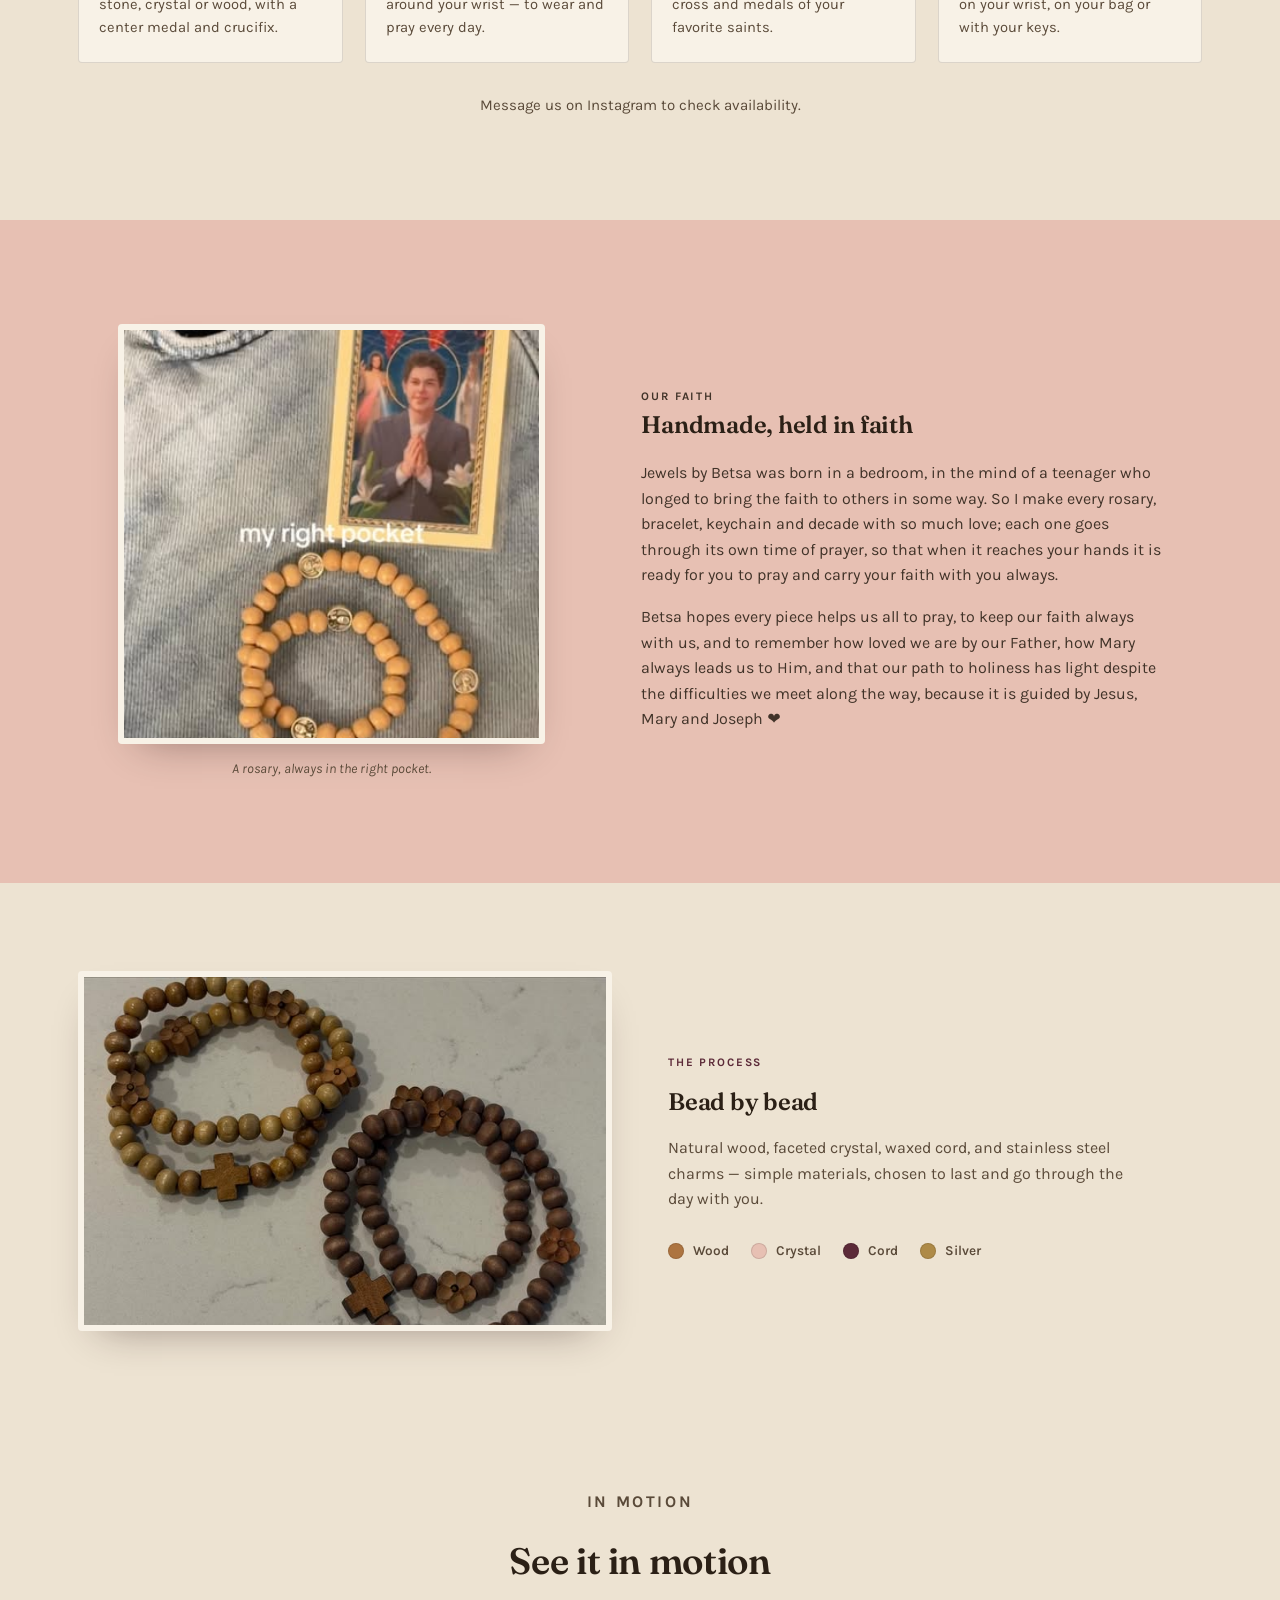
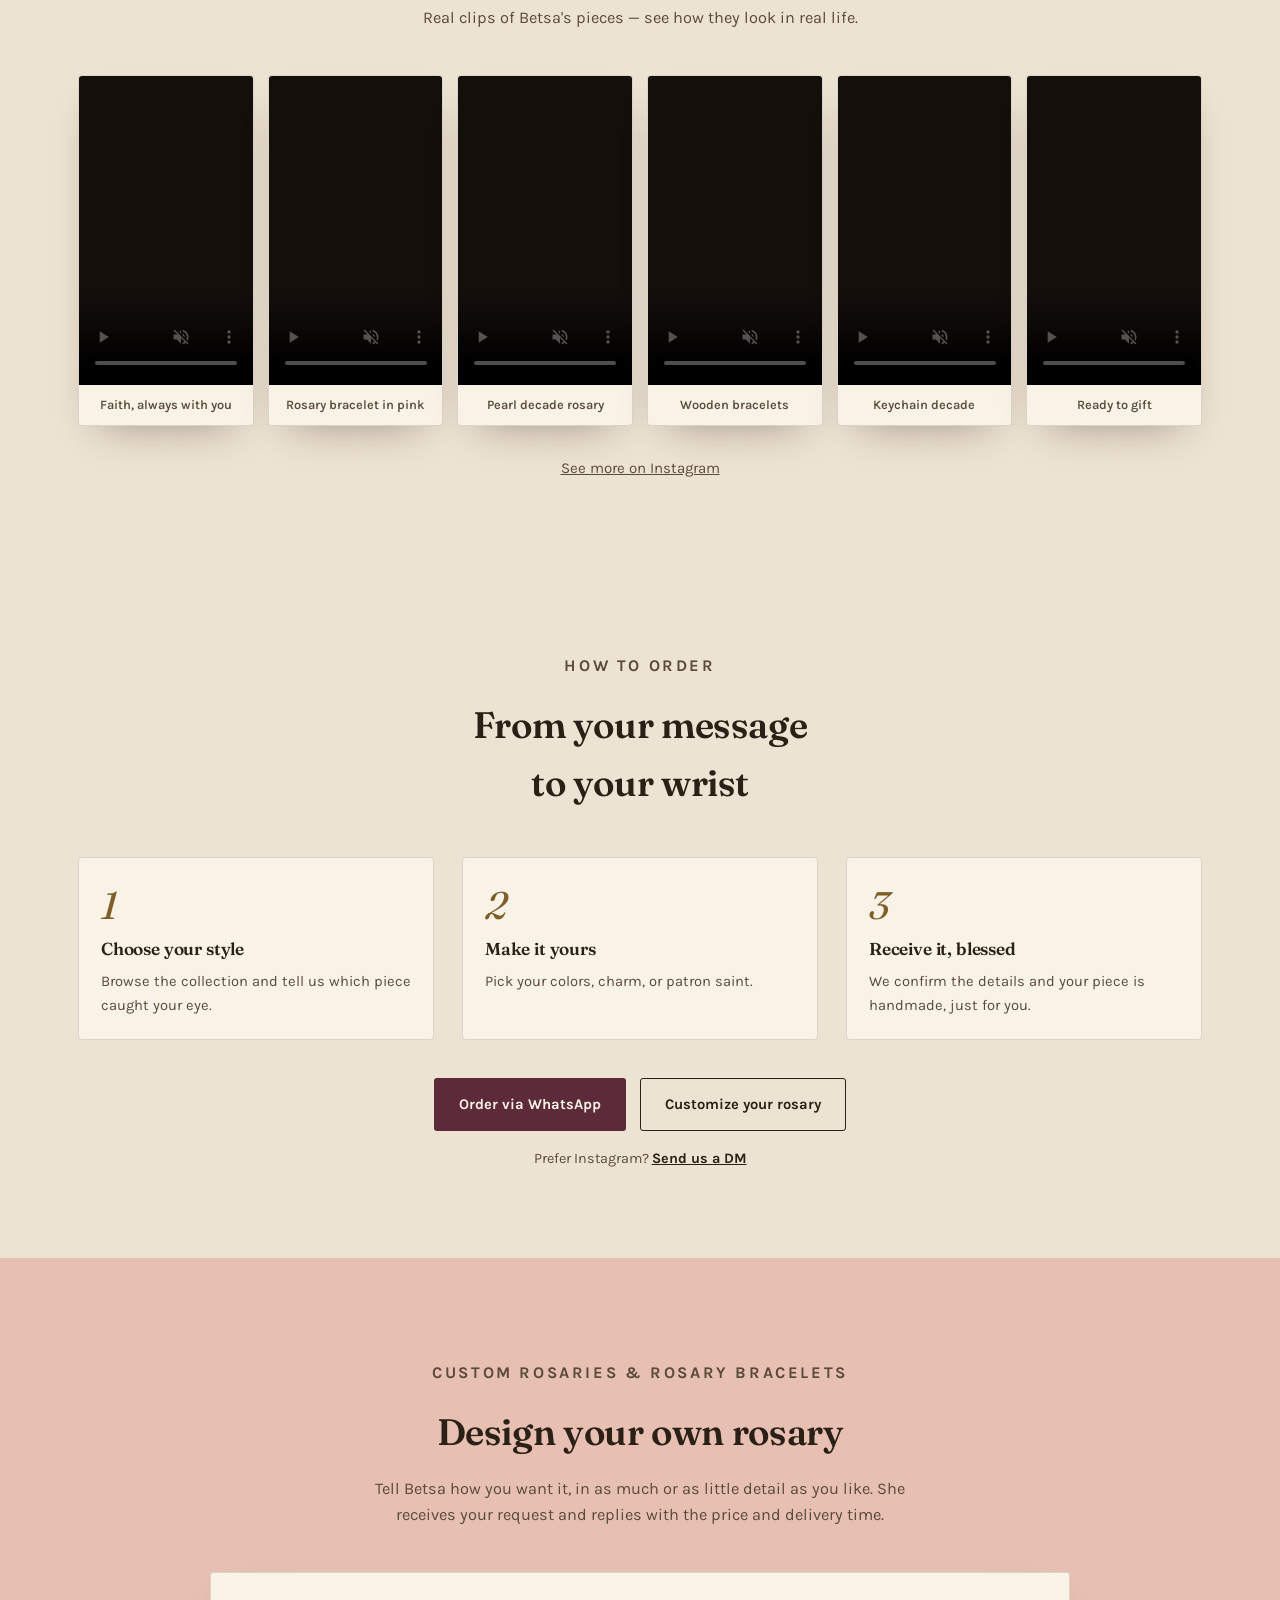
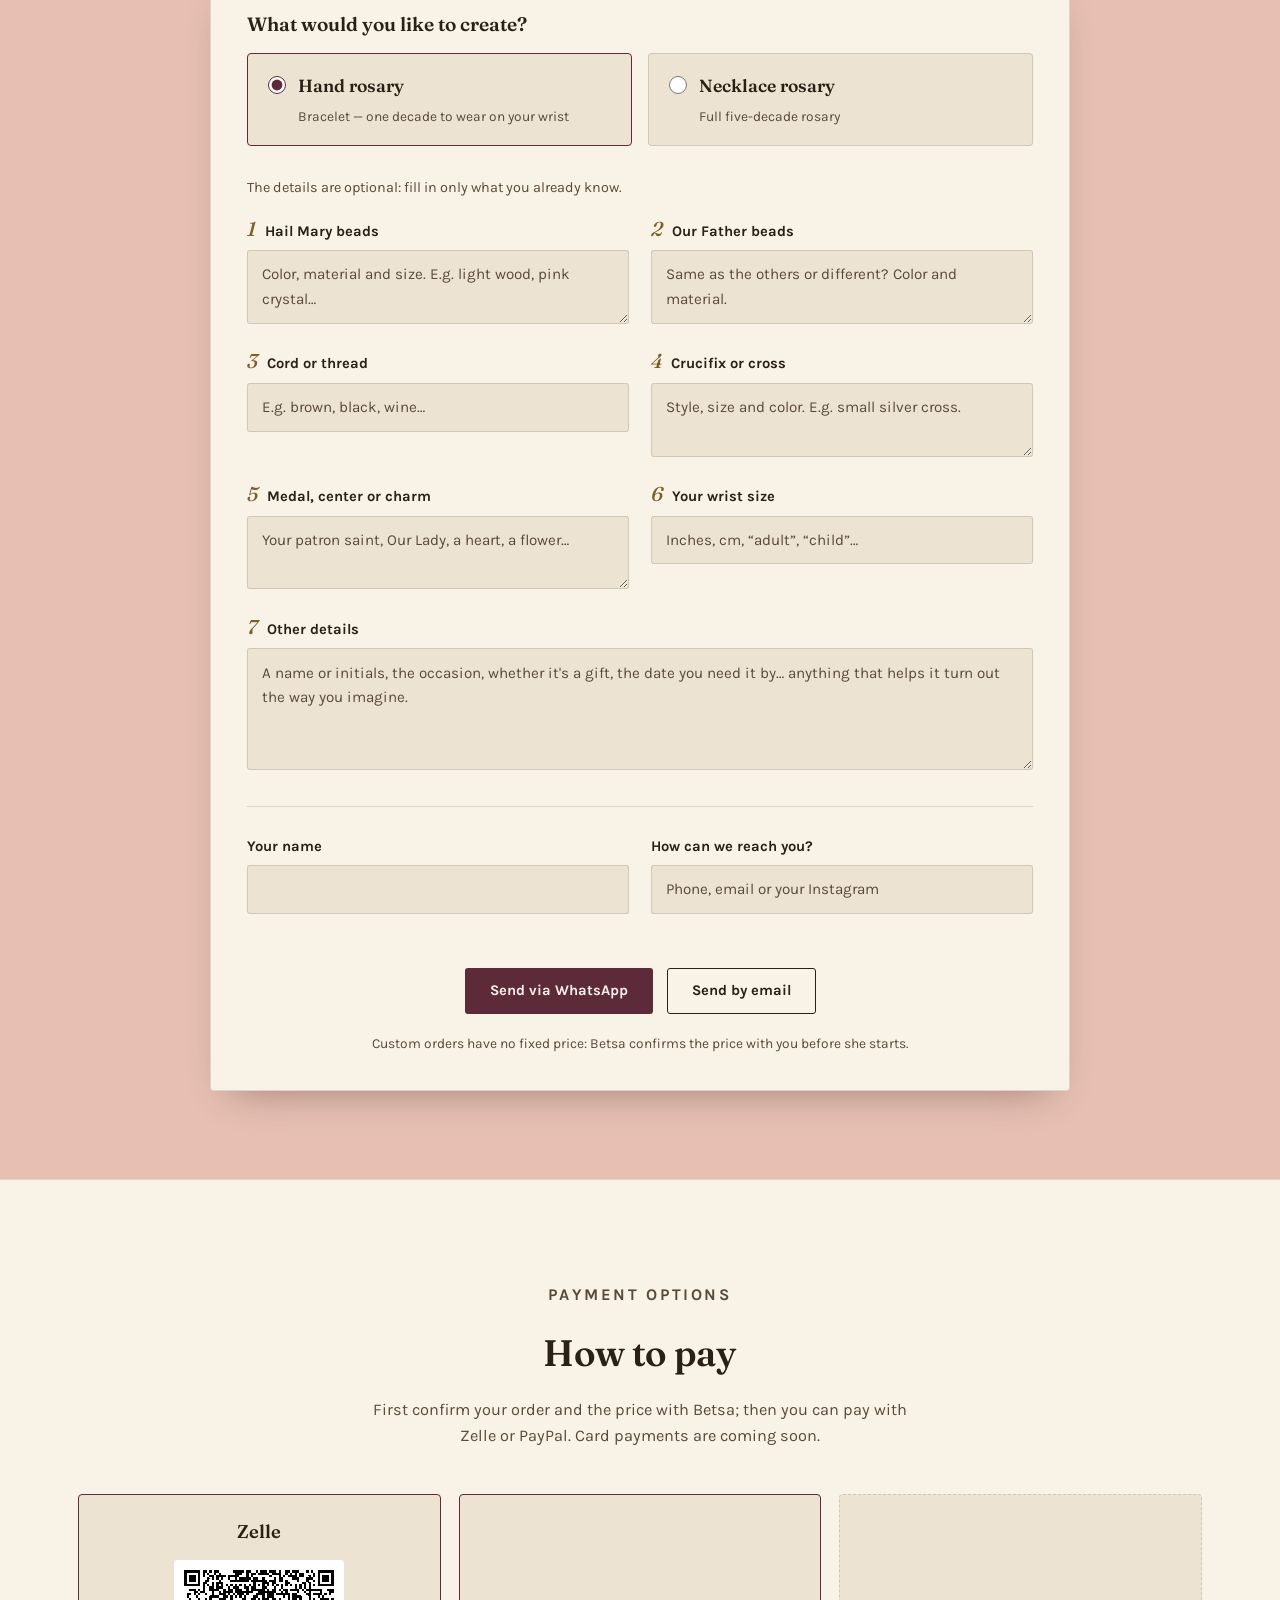
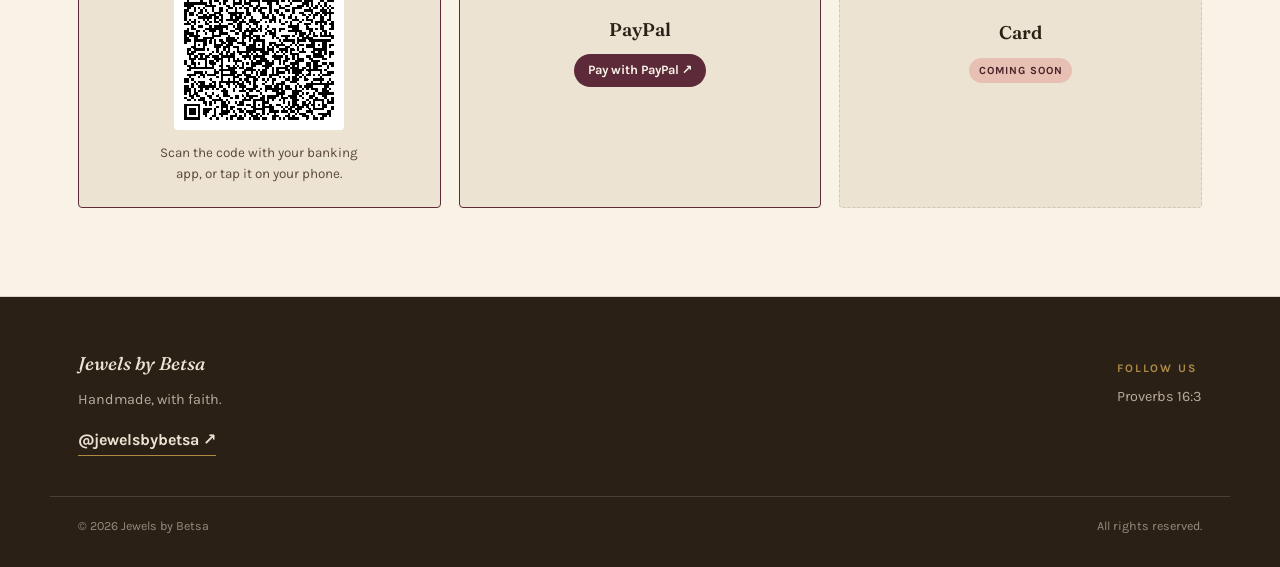
==== commit 54667934: "UX: contrast fixes, sticky mobile CTA, optional form hints, WhatsApp order button - Darker muted tex" ====
--- a/en/index.html
+++ b/en/index.html
@@ -224,9 +224,10 @@
         </div>
       </div>
       <div class="order-cta">
-        <a class="btn btn-primary" href="https://www.instagram.com/jewelsbybetsa/" target="_blank" rel="noopener" data-i18n="order.dm.cta">Order via Instagram DM</a>
+        <a class="btn btn-primary" href="https://wa.me/18633351937?text=Hi%20Betsa%2C%20I%27d%20like%20to%20place%20an%20order." data-i18n-href="order.wa.href" target="_blank" rel="noopener" data-i18n="order.wa.cta">Order via WhatsApp</a>
         <a class="btn btn-ghost" href="#personaliza" data-i18n="order.custom.cta">Customize your rosary</a>
       </div>
+      <p class="order-alt"><span data-i18n="order.alt">Prefer Instagram?</span> <a href="https://www.instagram.com/jewelsbybetsa/" target="_blank" rel="noopener" data-i18n="order.alt.link">Send us a DM</a></p>
     </div>
   </section>
 
@@ -235,7 +236,7 @@
       <div class="section-head center">
         <p class="kicker" data-i18n="custom.kicker">CUSTOM ROSARIES &amp; ROSARY BRACELETS</p>
         <h2 data-i18n="custom.title">Design your own rosary</h2>
-        <p data-i18n="custom.sub">Tell Betsa, detail by detail, how you want it. She receives your request and replies with the price and delivery time.</p>
+        <p data-i18n="custom.sub">Tell Betsa how you want it, in as much or as little detail as you like. She receives your request and replies with the price and delivery time.</p>
       </div>
 
       <form class="custom-form" id="customForm" novalidate data-reveal>
@@ -253,6 +254,7 @@
           </label>
         </fieldset>
 
+        <p class="form-hint" data-i18n="custom.optional">The details are optional: fill in only what you already know.</p>
         <div class="field-grid">
           <div class="field">
             <label for="cf-ave"><span class="field-num">1</span><span data-i18n="custom.ave.label">Hail Mary beads</span></label>
@@ -327,6 +329,10 @@
   </section>
 </main>
 
+<div class="sticky-cta" id="stickyCta">
+  <a class="btn btn-primary" href="#personaliza" data-i18n="sticky.cta">Customize my rosary</a>
+</div>
+
 <footer id="contacto">
   <div class="wrap">
     <div>
--- a/css/styles.css
+++ b/css/styles.css
@@ -2,12 +2,13 @@
   --linen:#EDE3D2;
   --surface:#F8F2E7;
   --ink:#2B2016;
-  --muted:#6E5C49;
+  --muted:#5A4A39;
   --wine:#5C2A38;
   --wine-strong:#4A2129;
   --clay:#AD7440;
   --blush:#E7C0B3;
   --gold:#AE8A47;
+  --gold-text:#7E5F27;
   --border: rgba(43,32,22,.14);
   --divider-bg: var(--linen);
   --shadow: 0 18px 40px -22px rgba(43,20,20,.45);
@@ -23,6 +24,7 @@
     --clay:#D8A06B;
     --blush:#3B2721;
     --gold:#CBA968;
+    --gold-text:#CBA968;
     --border: rgba(242,231,216,.16);
     --divider-bg: var(--linen);
     --shadow: 0 18px 44px -20px rgba(0,0,0,.65);
@@ -38,6 +40,7 @@
   --clay:#D8A06B;
   --blush:#3B2721;
   --gold:#CBA968;
+    --gold-text:#CBA968;
   --border: rgba(242,231,216,.16);
   --divider-bg: var(--linen);
   --shadow: 0 18px 44px -20px rgba(0,0,0,.65);
@@ -253,11 +256,13 @@
 .steps{display:grid;grid-template-columns:repeat(3,1fr);gap:28px;counter-reset:step;}
 .step{position:relative;padding:28px 22px 22px;background:var(--surface);border:1px solid var(--border);border-radius:4px;}
 .step .num{
-  font-family:'Fraunces',serif;font-style:italic;font-size:2.4rem;color:var(--gold);line-height:1;display:block;margin-bottom:10px;
+  font-family:'Fraunces',serif;font-style:italic;font-size:2.4rem;color:var(--gold-text);line-height:1;display:block;margin-bottom:10px;
 }
 .step h3{font-size:1.08rem;margin-bottom:8px;}
 .step p{margin:0;color:var(--muted);font-size:.92rem;}
 .order-cta{margin-top:38px;display:flex;gap:14px;justify-content:center;flex-wrap:wrap;}
+.order-alt{margin:16px 0 0;text-align:center;color:var(--muted);font-size:.9rem;}
+.order-alt a{font-weight:700;color:var(--ink);}
 @media (max-width:860px){.steps{grid-template-columns:1fr;}}
 
 /* ---------- Custom order form ---------- */
@@ -281,17 +286,18 @@
 .type-card:has(input:focus-visible){outline:2px solid var(--wine);outline-offset:3px;}
 .type-name{font-family:'Fraunces',Georgia,serif;font-weight:600;font-size:1.1rem;color:var(--ink);}
 .type-note{font-size:.86rem;color:var(--muted);}
+.form-hint{margin:0 0 20px;color:var(--muted);font-size:.9rem;}
 .field-grid{display:grid;grid-template-columns:1fr 1fr;gap:20px 22px;}
 .field-wide{grid-column:1 / -1;}
 .field label{display:flex;align-items:baseline;gap:9px;font-weight:700;font-size:.92rem;color:var(--ink);margin-bottom:7px;}
-.field-num{font-family:'Fraunces',Georgia,serif;font-style:italic;font-weight:500;font-size:1.25rem;color:var(--gold);line-height:1;}
+.field-num{font-family:'Fraunces',Georgia,serif;font-style:italic;font-weight:500;font-size:1.25rem;color:var(--gold-text);line-height:1;}
 .field input,.field textarea{
   width:100%;font:inherit;font-size:.95rem;color:var(--ink);background:var(--linen);
   border:1.5px solid var(--border);border-radius:3px;padding:.7rem .85rem;resize:vertical;
 }
 .field textarea{min-height:4.6rem;}
 #cf-otros{min-height:7.5rem;}
-.field input::placeholder,.field textarea::placeholder{color:var(--muted);opacity:.75;}
+.field input::placeholder,.field textarea::placeholder{color:var(--muted);opacity:1;}
 .field input:focus,.field textarea:focus{outline:none;border-color:var(--wine);}
 .field input.invalid{border-color:#B3261E;}
 .contact-grid{margin-top:28px;padding-top:28px;border-top:1px solid var(--border);}
@@ -359,3 +365,24 @@
   [data-reveal]{opacity:0;transform:translateY(16px);transition:opacity .6s ease, transform .6s ease;}
   [data-reveal].in{opacity:1;transform:none;}
 }
+
+/* ---------- Phones: looser verse banner + sticky "customize" bar ---------- */
+@media (max-width:640px){
+  .verse-band blockquote{letter-spacing:.012em;line-height:1.45;}
+}
+.sticky-cta{display:none;}
+@media (max-width:640px){
+  .sticky-cta{
+    display:block;position:fixed;left:0;right:0;bottom:0;z-index:45;
+    padding:10px 16px calc(10px + env(safe-area-inset-bottom));
+    background:color-mix(in srgb, var(--linen) 92%, transparent);
+    backdrop-filter:blur(10px);border-top:1px solid var(--border);
+    transform:translateY(110%);visibility:hidden;
+    transition:transform .25s ease, visibility 0s linear .25s;
+  }
+  .sticky-cta.show{transform:none;visibility:visible;transition:transform .25s ease, visibility 0s;}
+  .sticky-cta .btn{width:100%;justify-content:center;padding:.75rem 1rem;}
+}
+@media (max-width:640px) and (prefers-reduced-motion: reduce){
+  .sticky-cta,.sticky-cta.show{transition:none;}
+}
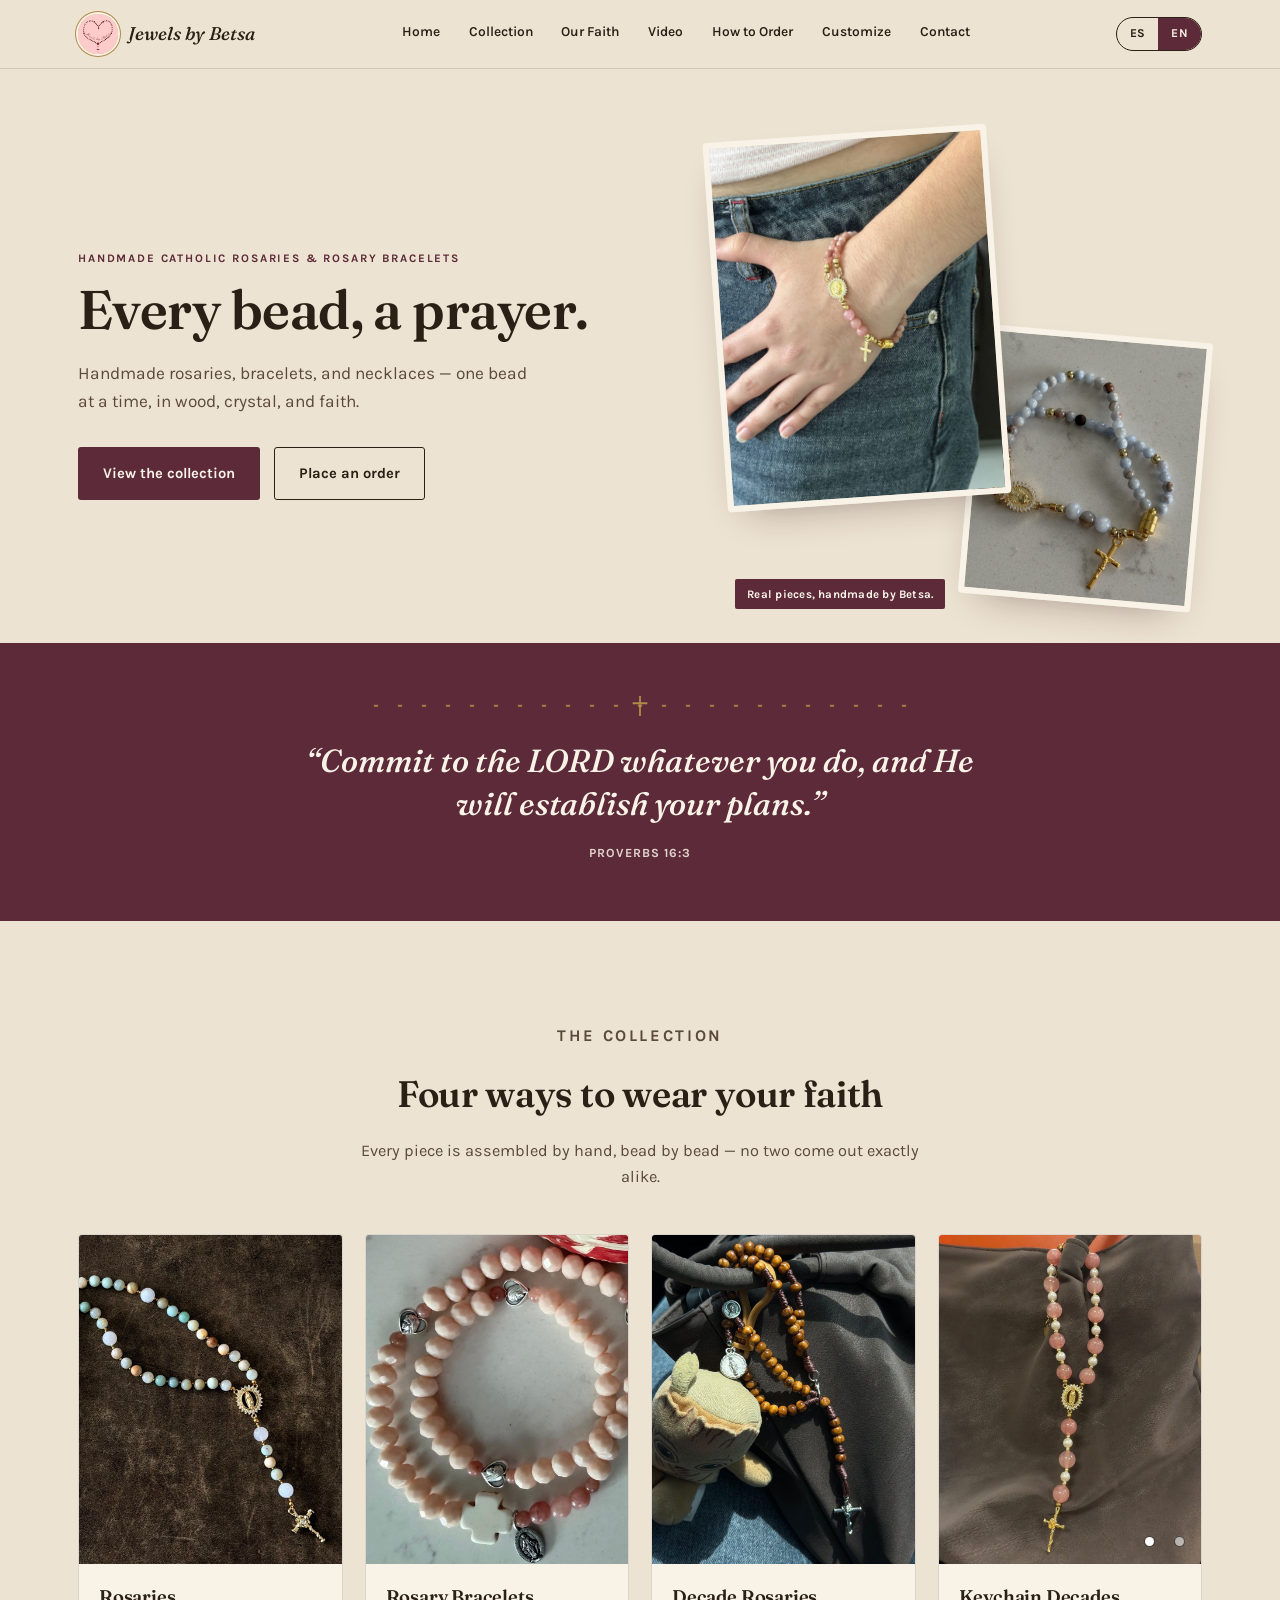
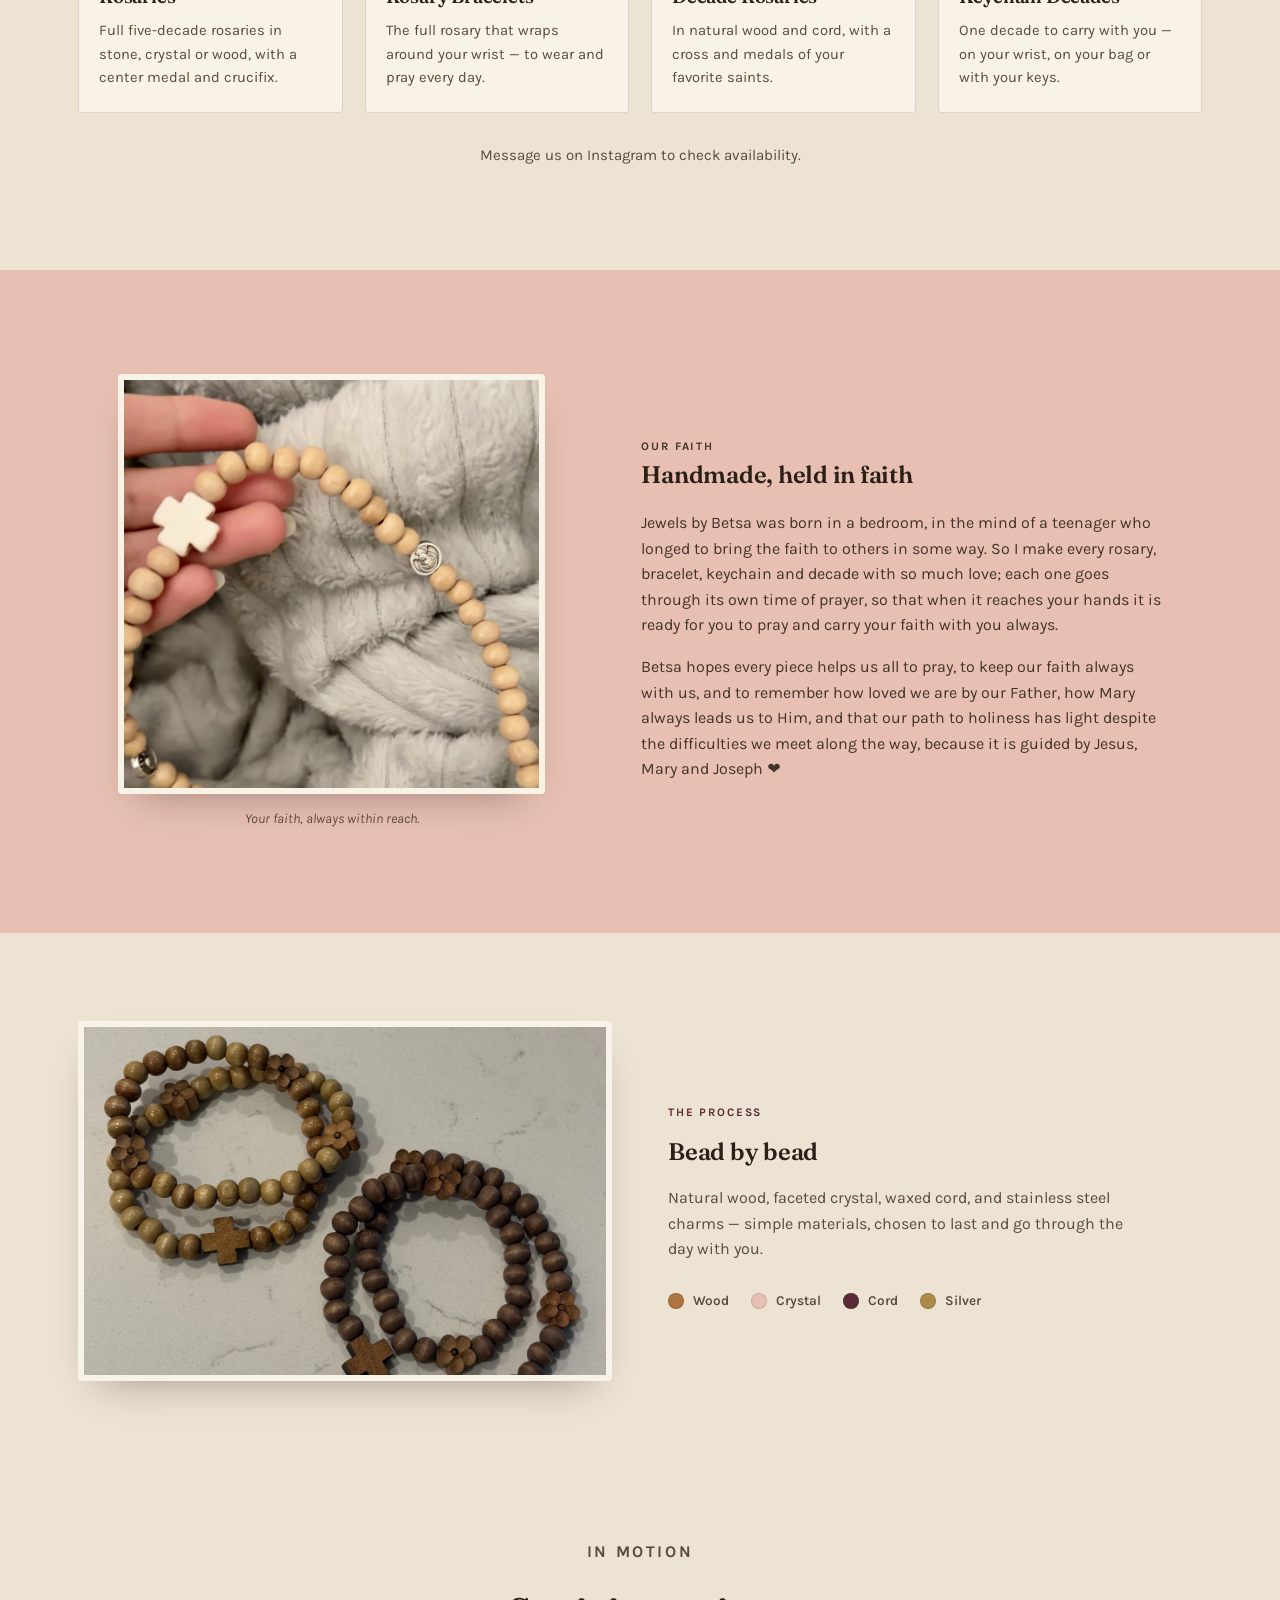
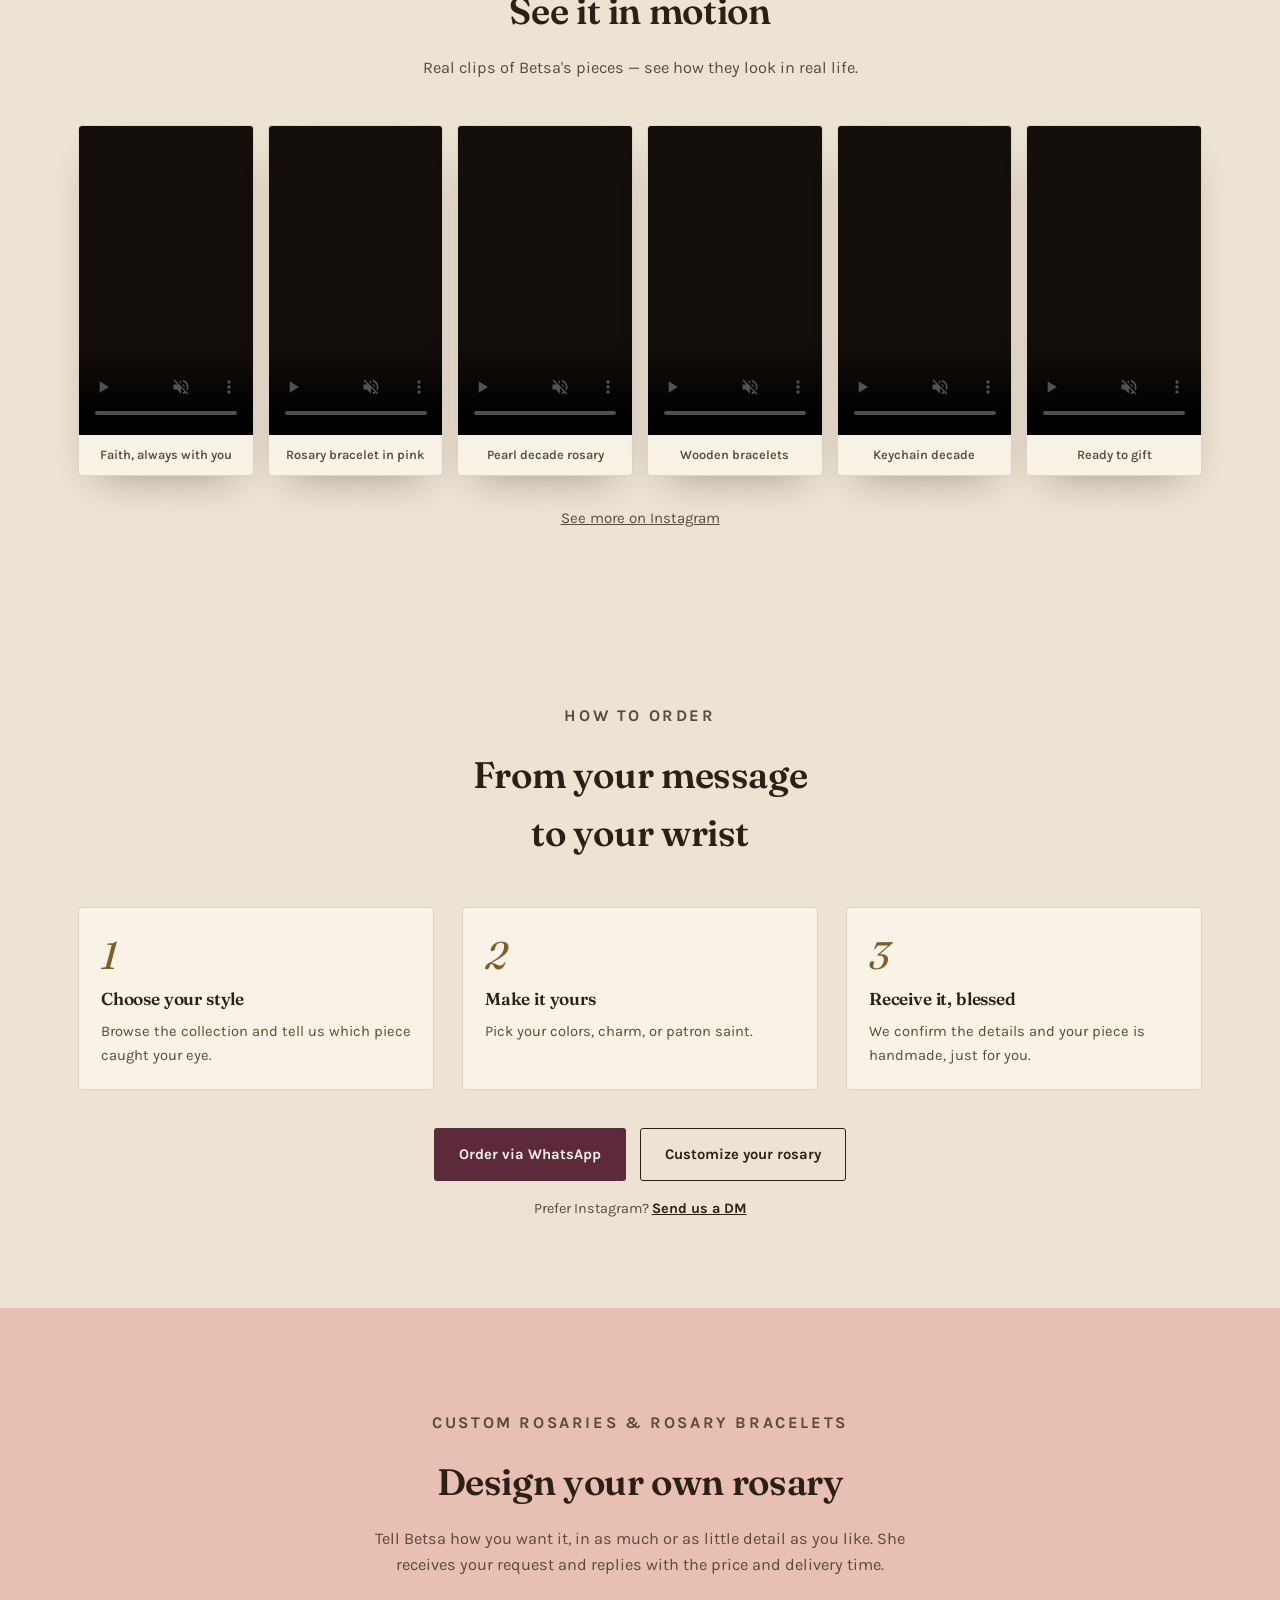
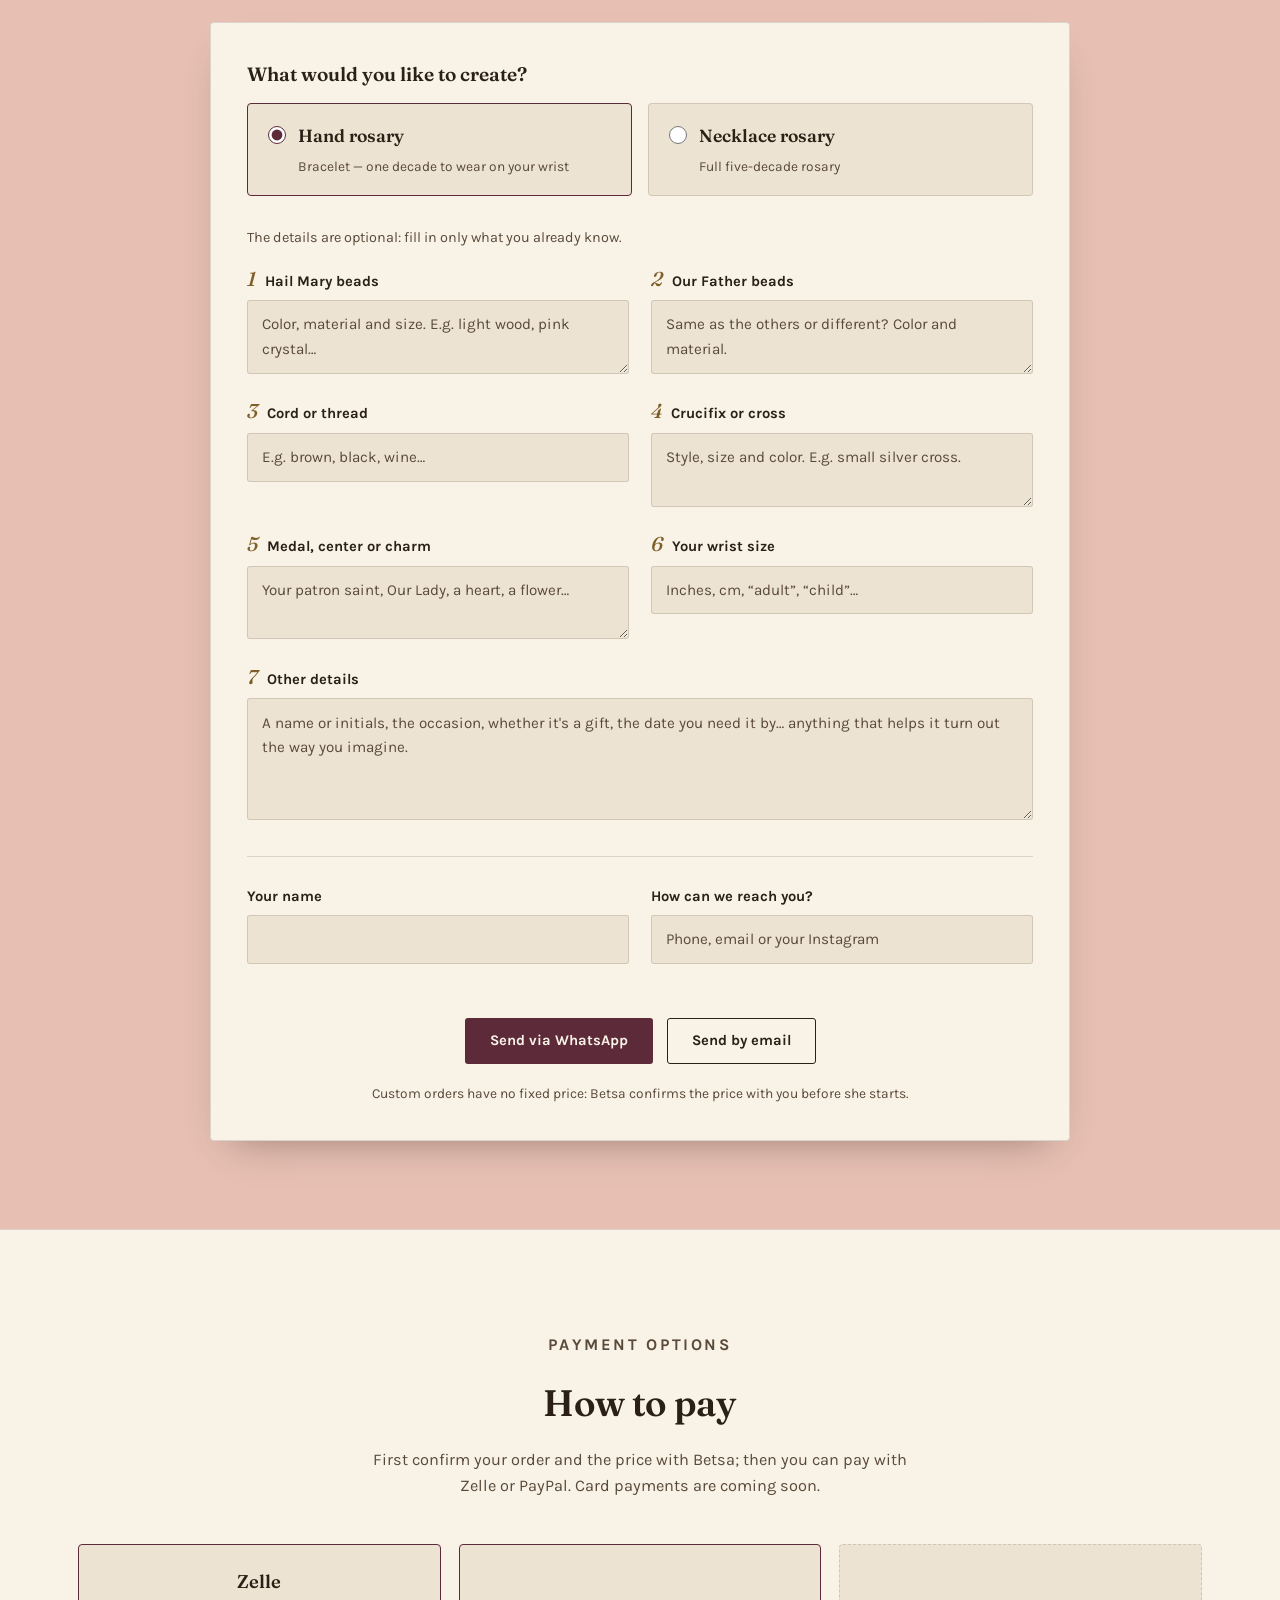
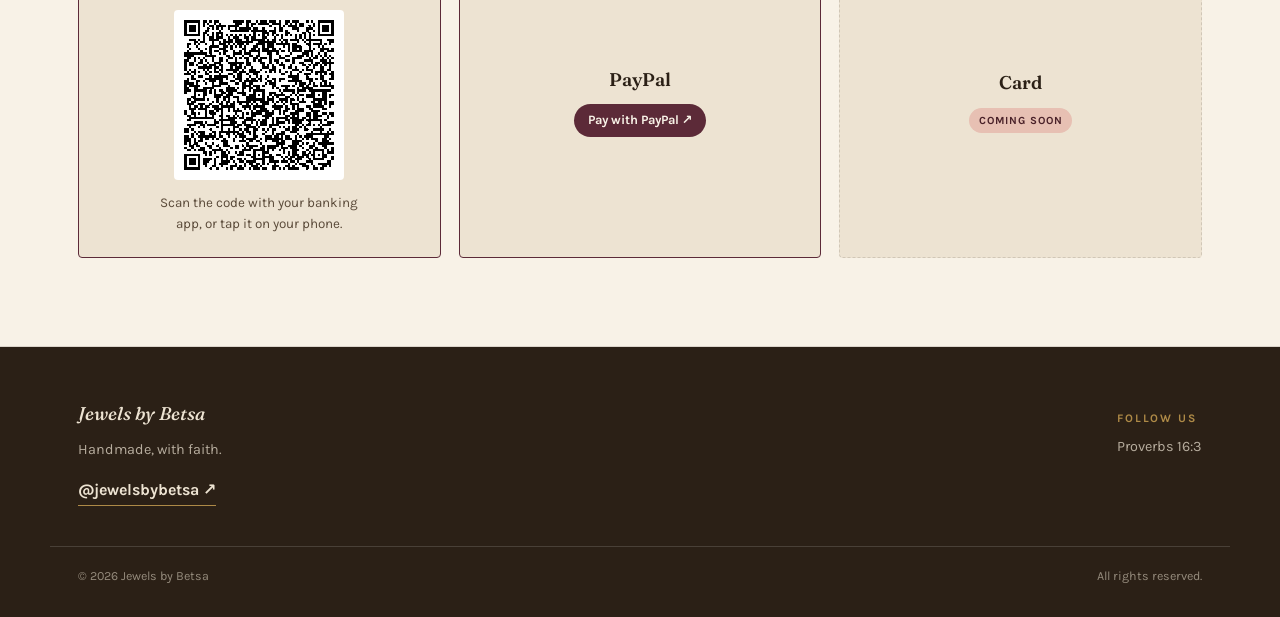
==== commit bf81b271: "New hero, faith and process photos from Betsa's photo folder Co-Authored-By: Claude Fable 5.2 <norep" ====
--- a/en/index.html
+++ b/en/index.html
@@ -14,10 +14,10 @@
   <meta property="og:site_name" content="Jewels by Betsa">
   <meta property="og:title" content="Handmade Catholic Rosaries &amp; Rosary Bracelets | Jewels by Betsa">
   <meta property="og:description" content="Handmade Catholic rosaries, rosary bracelets, wooden decade rosaries and keychains, each one made with prayer. Order yours or design a custom rosary.">
-  <meta property="og:image" content="https://jewelsbybetsa.com/images/pulseras.jpg">
+  <meta property="og:image" content="https://jewelsbybetsa.com/images/og-jewels-by-betsa.jpg">
   <meta property="og:url" content="https://jewelsbybetsa.com/en/">
   <meta property="og:locale" content="en_US">
-  <script type="application/ld+json">{"@context":"https://schema.org","@type":"Organization","name":"Jewels by Betsa","url":"https://jewelsbybetsa.com/","logo":"https://jewelsbybetsa.com/images/logo.jpg","image":"https://jewelsbybetsa.com/images/pulseras.jpg","description":"Handmade Catholic rosaries, rosary bracelets, wooden decade rosaries and keychains, each one made with prayer. Order yours or design a custom rosary.","sameAs":["https://www.instagram.com/jewelsbybetsa/"]}</script>
+  <script type="application/ld+json">{"@context":"https://schema.org","@type":"Organization","name":"Jewels by Betsa","url":"https://jewelsbybetsa.com/","logo":"https://jewelsbybetsa.com/images/logo.jpg","image":"https://jewelsbybetsa.com/images/og-jewels-by-betsa.jpg","description":"Handmade Catholic rosaries, rosary bracelets, wooden decade rosaries and keychains, each one made with prayer. Order yours or design a custom rosary.","sameAs":["https://www.instagram.com/jewelsbybetsa/"]}</script>
   <!-- seo:end -->
   <link rel="icon" href="../images/logo.jpg">
   <link rel="preconnect" href="https://fonts.googleapis.com">
@@ -68,8 +68,8 @@
         </div>
       </div>
       <div class="hero-art" data-reveal>
-        <img class="a" src="../images/pulseras.jpg" alt="Handmade wooden Catholic bracelets with cross charms" data-i18n-alt="alt.hero1">
-        <img class="b" src="../images/story.jpg" alt="Handmade wooden rosary" data-i18n-alt="alt.hero2">
+        <img class="a" src="../images/hero-pulsera-puesta.jpg" alt="Handmade pink rosary bracelet worn on the wrist, with a gold medal and cross" data-i18n-alt="alt.hero1">
+        <img class="b" src="../images/hero-rosario-azul.jpg" alt="Handmade Catholic rosary bracelet in blue stone, with an Our Lady medal and a gold crucifix" data-i18n-alt="alt.hero2">
         <span class="hero-caption" data-i18n="hero.photocaption">Real pieces, handmade by Betsa.</span>
       </div>
     </div>
@@ -134,8 +134,8 @@
   <section id="fe" class="faith">
     <div class="wrap">
       <figure class="faith-img" data-reveal>
-        <img src="../images/story.jpg" alt="Handmade wooden rosary kept in a pocket" data-i18n-alt="alt.faith">
-        <figcaption data-i18n="faith.imgcaption">A rosary, always in the right pocket.</figcaption>
+        <img src="../images/fe-rosario-en-mano.jpg" alt="A hand holding a handmade wooden rosary with a white cross" data-i18n-alt="alt.faith">
+        <figcaption data-i18n="faith.imgcaption">Your faith, always within reach.</figcaption>
       </figure>
       <div class="faith-copy">
         <p class="kicker" data-i18n="faith.kicker">OUR FAITH</p>
@@ -148,7 +148,7 @@
 
   <section class="craft">
     <div class="wrap">
-      <img src="../images/craft.jpg" alt="Wooden beads and flower charms for handmade rosaries" data-i18n-alt="alt.craft" data-reveal>
+      <img src="../images/proceso-cuentas-madera.jpg" alt="Handmade wooden bead rosary bracelets with flower beads and crosses" data-i18n-alt="alt.craft" data-reveal>
       <div>
         <p class="kicker" data-i18n="craft.kicker">THE PROCESS</p>
         <h2 data-i18n="craft.title">Bead by bead</h2>
--- a/css/styles.css
+++ b/css/styles.css
@@ -160,19 +160,21 @@
 .hero h1{font-size:clamp(2.3rem,4.4vw,3.4rem);line-height:1.08;margin-top:14px;}
 .hero p.lede{font-size:1.08rem;color:var(--muted);margin-top:20px;max-width:46ch;}
 .hero-ctas{display:flex;gap:14px;margin-top:32px;flex-wrap:wrap;}
-.hero-art{position:relative;height:420px;}
+.hero-art{position:relative;height:470px;}
 .hero-art img{
   position:absolute;border-radius:4px;object-fit:cover;box-shadow:var(--shadow);
   border:6px solid var(--surface);
 }
-.hero-art .a{width:62%;top:0;left:6%;transform:rotate(-4deg);z-index:2;height:280px;}
-.hero-art .b{width:46%;bottom:0;right:0;transform:rotate(5deg);z-index:1;height:230px;}
+.hero-art .a{width:56%;top:0;left:4%;transform:rotate(-4deg);z-index:2;height:370px;}
+.hero-art .b{width:46%;bottom:0;right:0;transform:rotate(5deg);z-index:1;height:270px;}
 .hero-caption{position:absolute;bottom:-6px;left:8%;background:var(--wine);color:var(--surface);
   font-size:.72rem;font-weight:700;padding:6px 12px;border-radius:2px;z-index:3;letter-spacing:.02em;}
 
 @media (max-width:900px){
   .hero .wrap{grid-template-columns:1fr;}
-  .hero-art{height:340px;margin-top:12px;}
+  .hero-art{height:400px;margin-top:12px;}
+  .hero-art .a{height:310px;}
+  .hero-art .b{height:220px;}
 }
 
 /* ---------- Verse band ---------- */
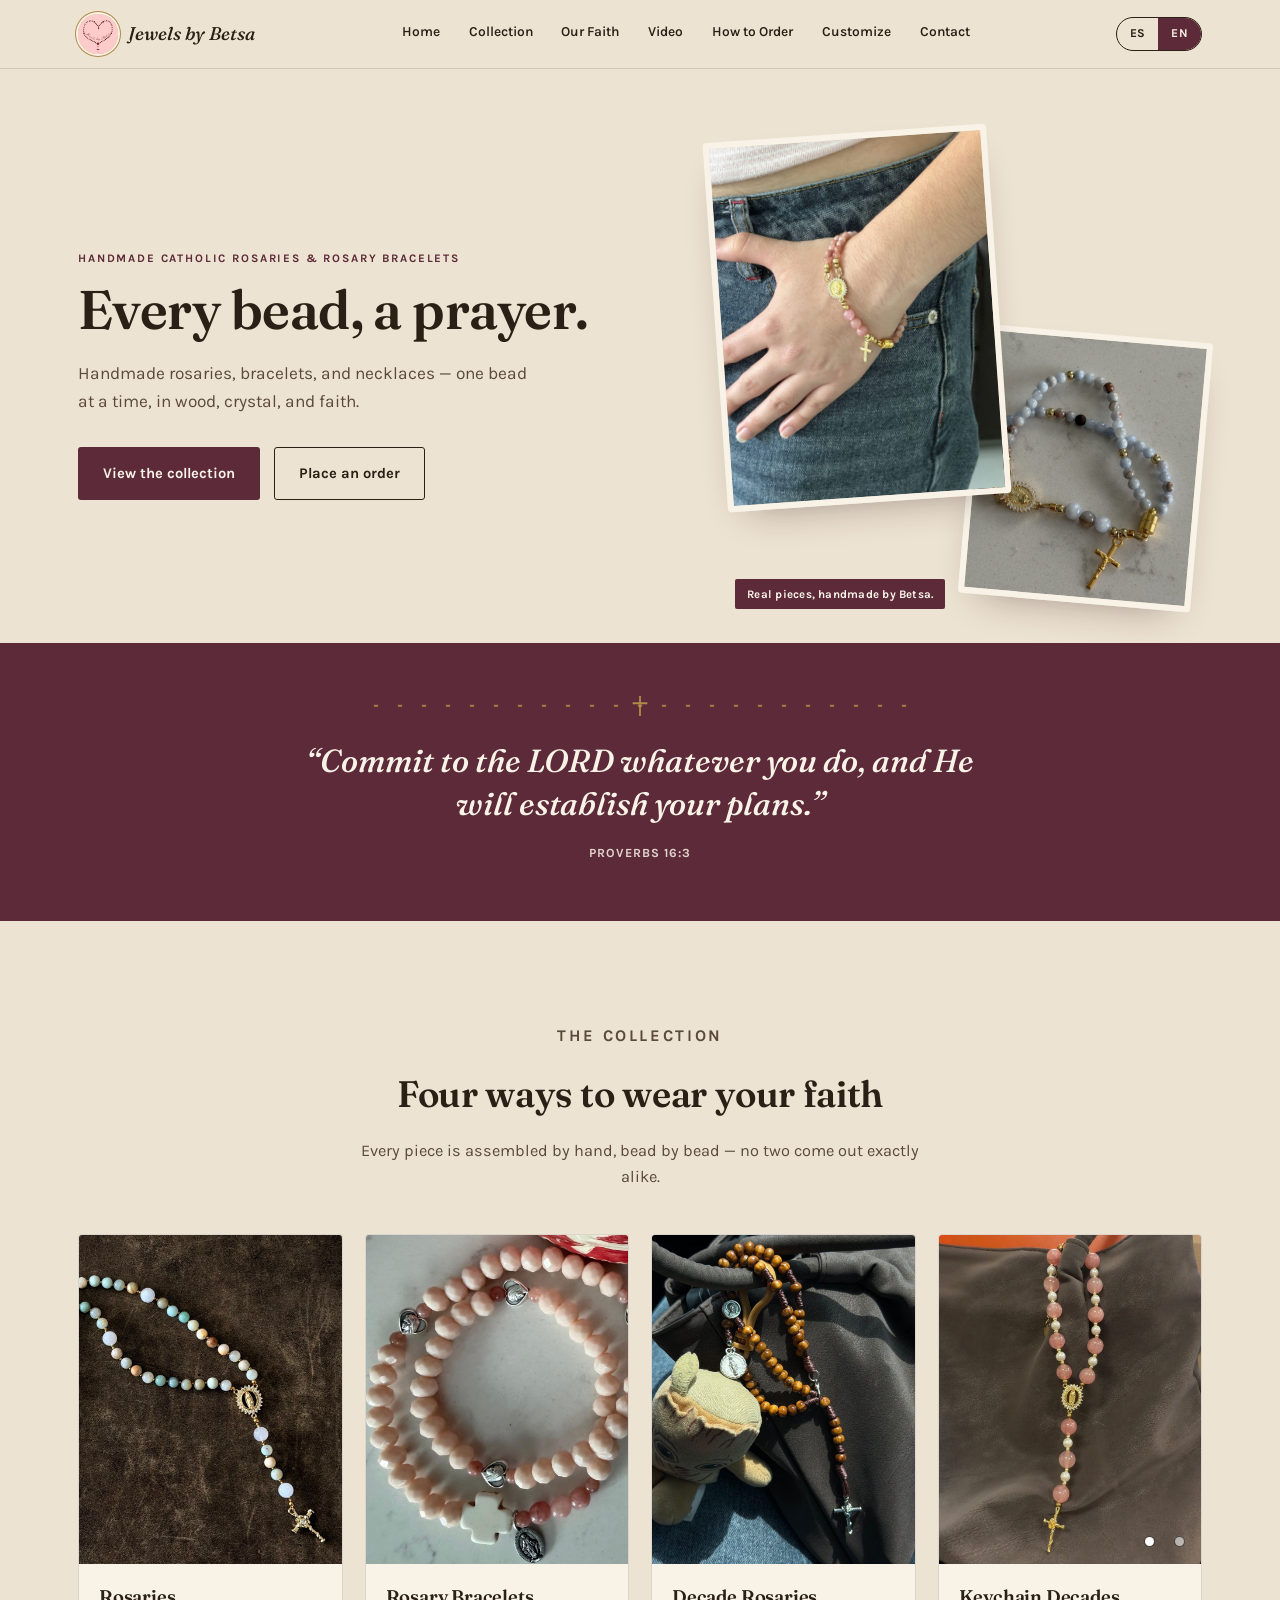
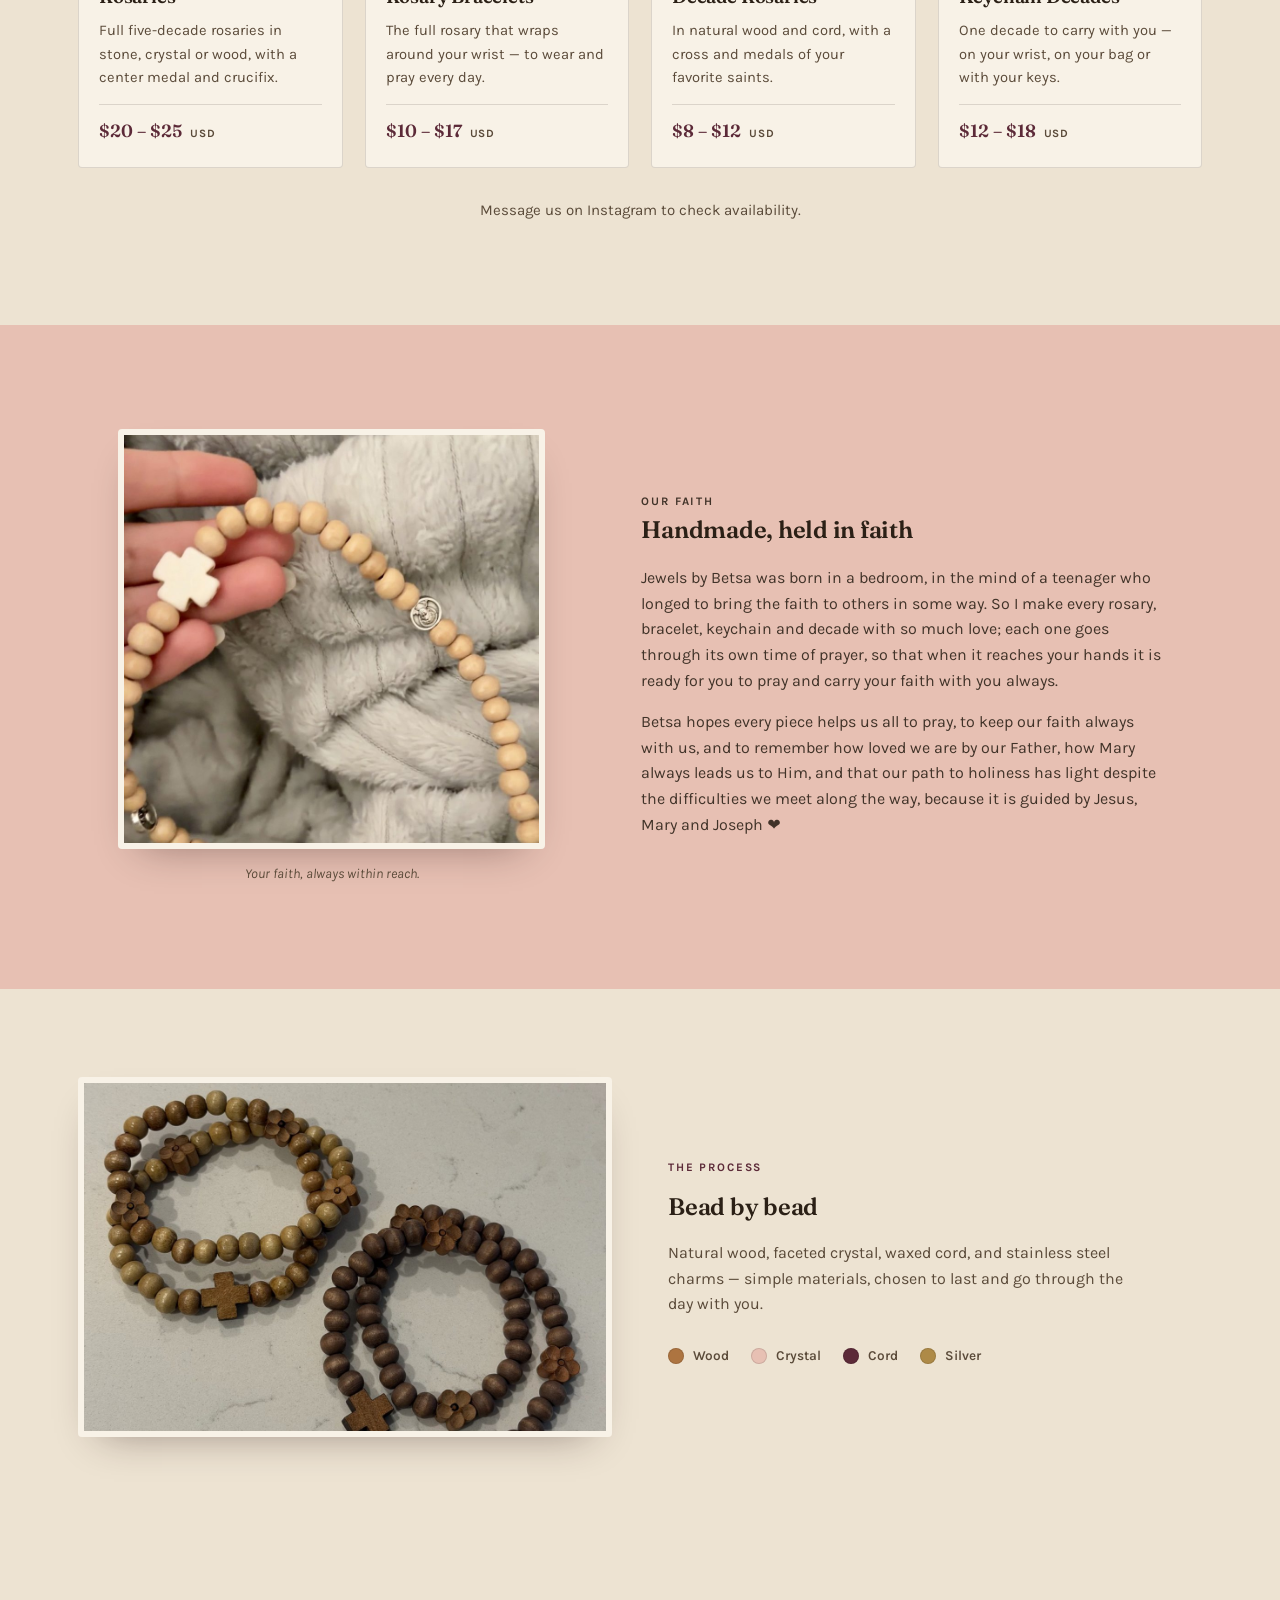
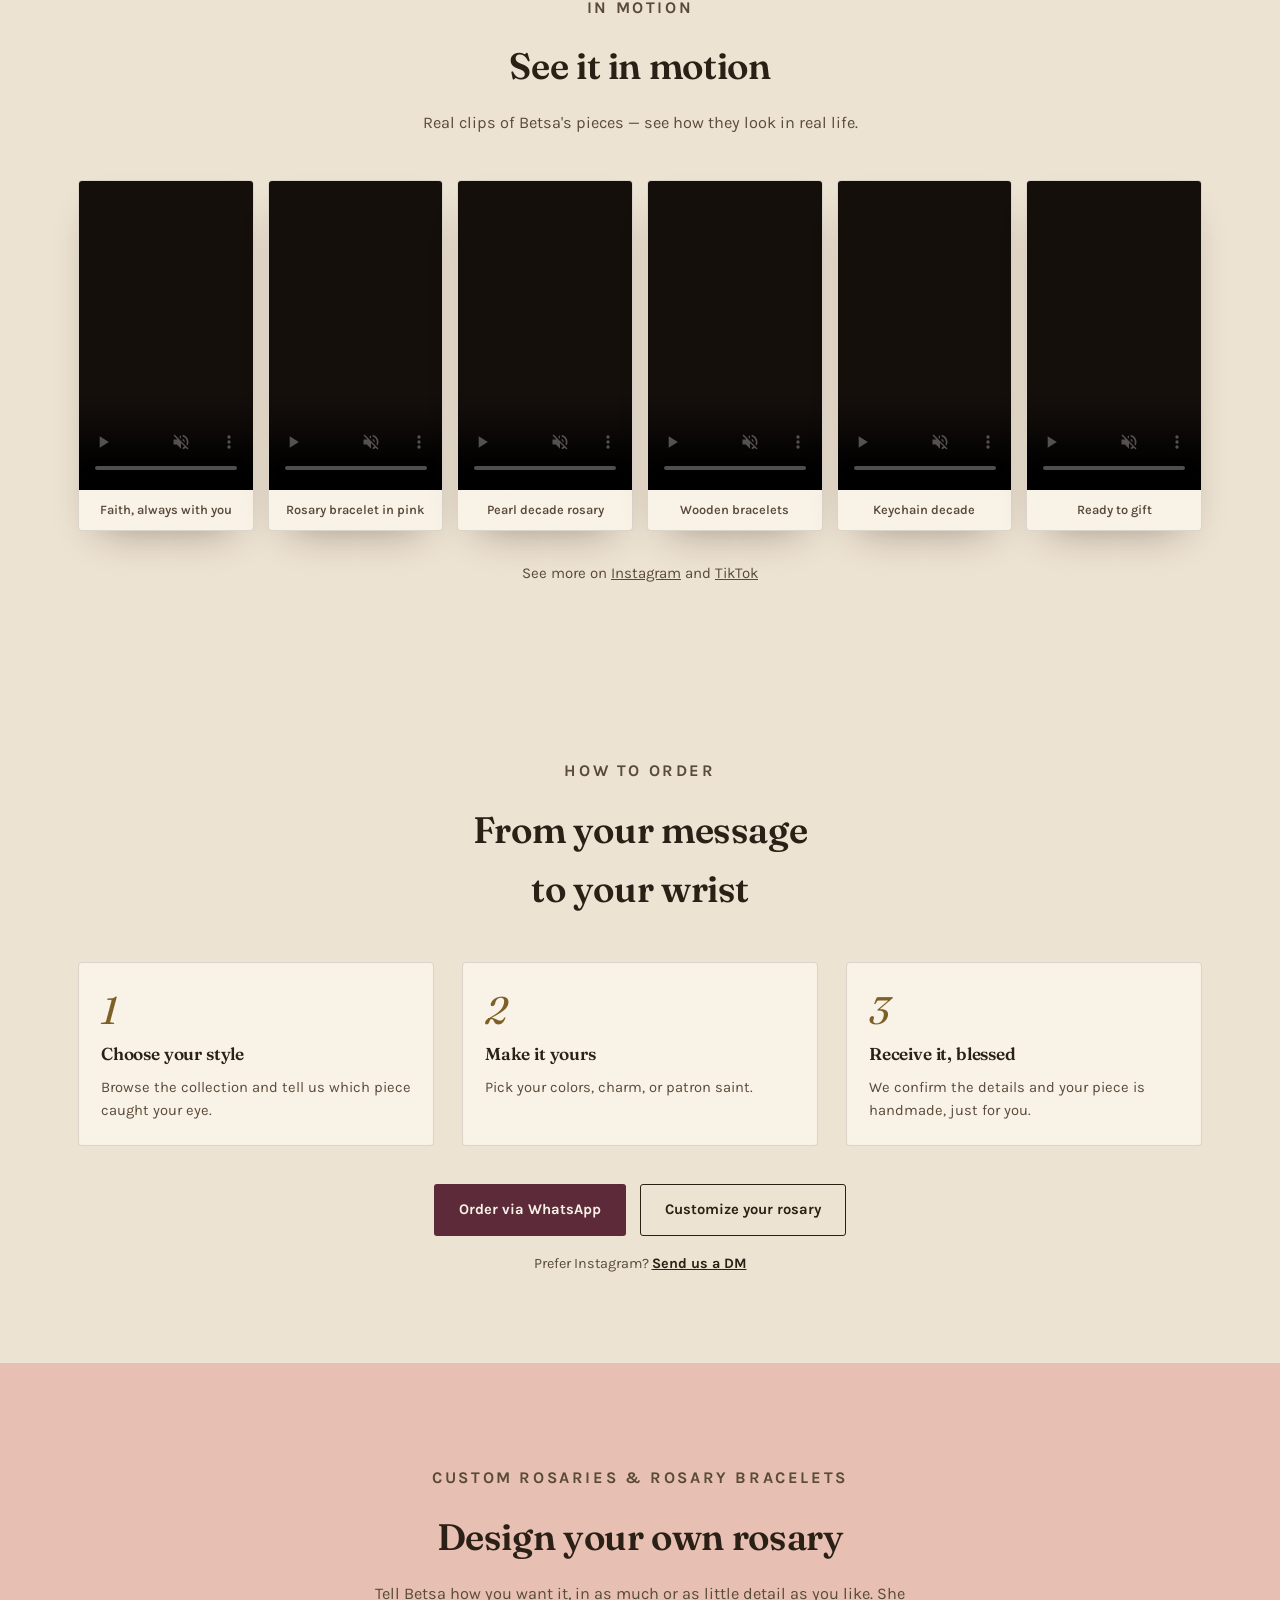
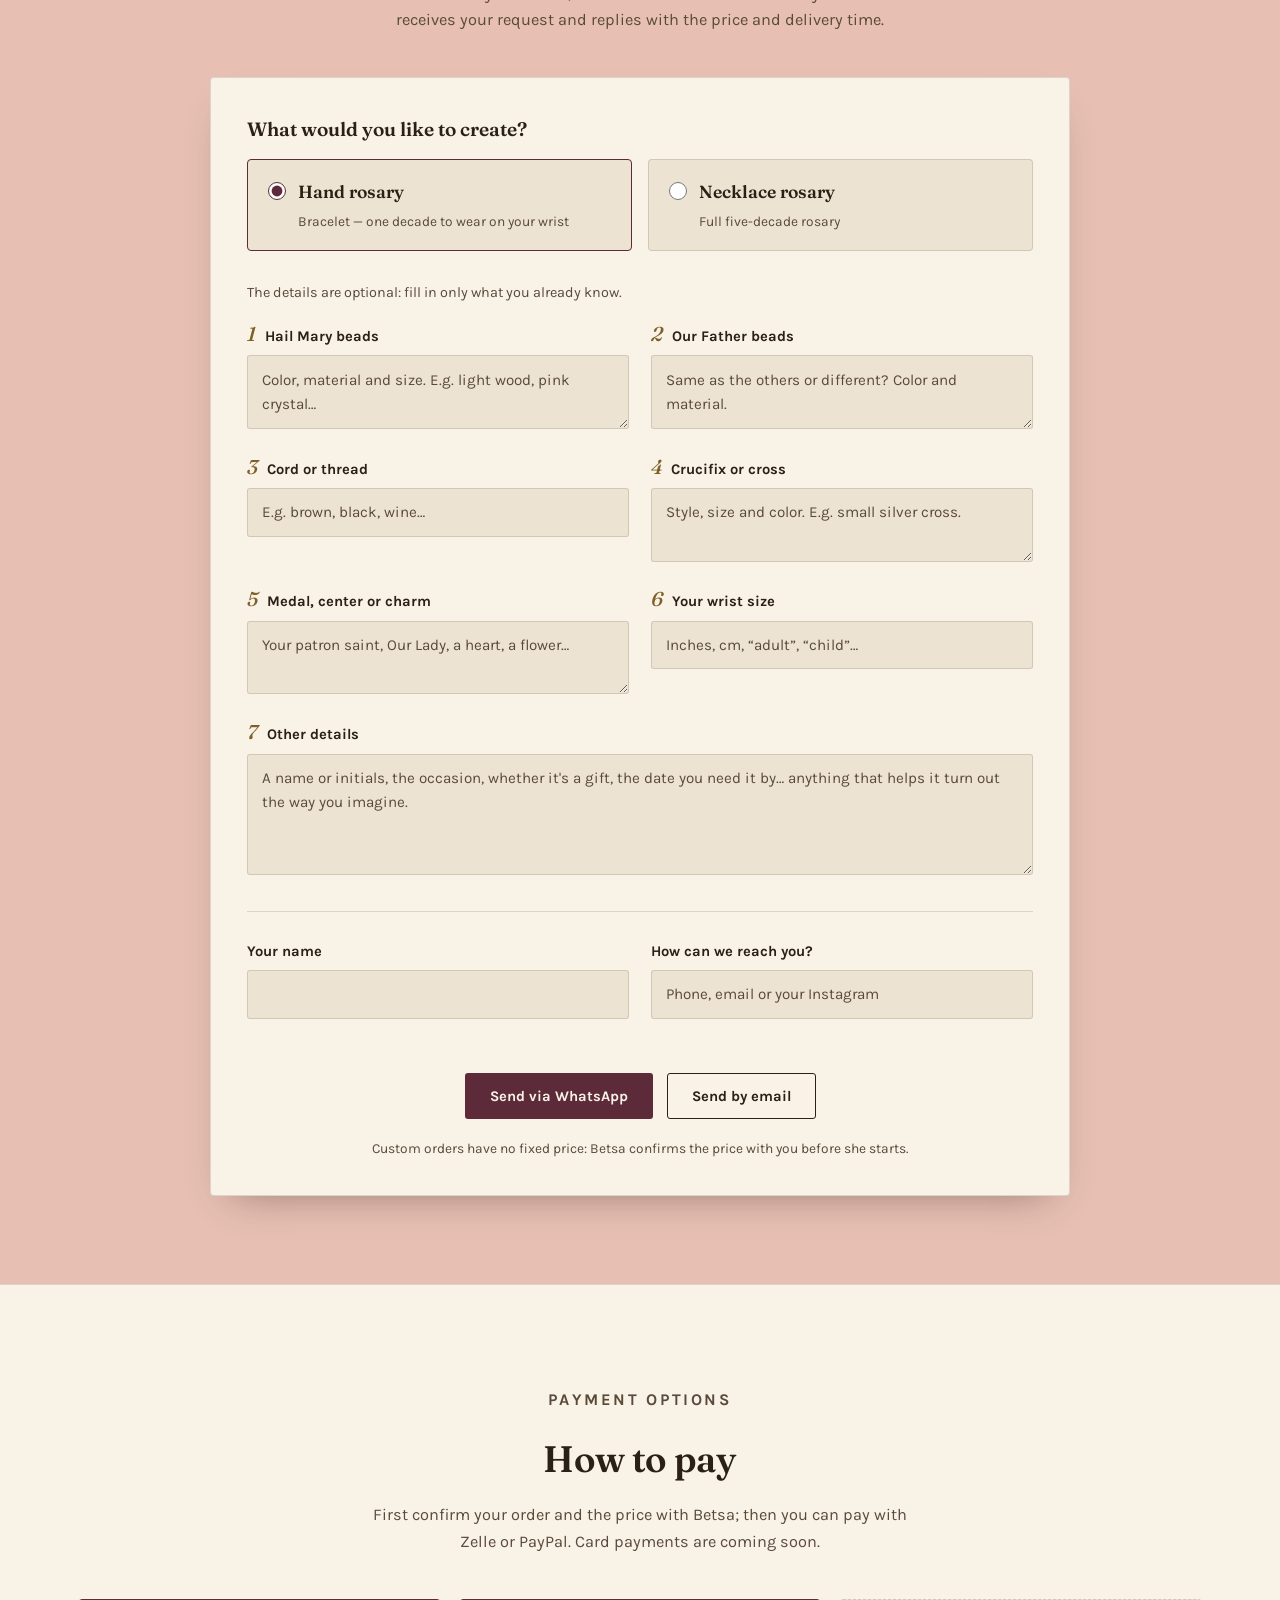
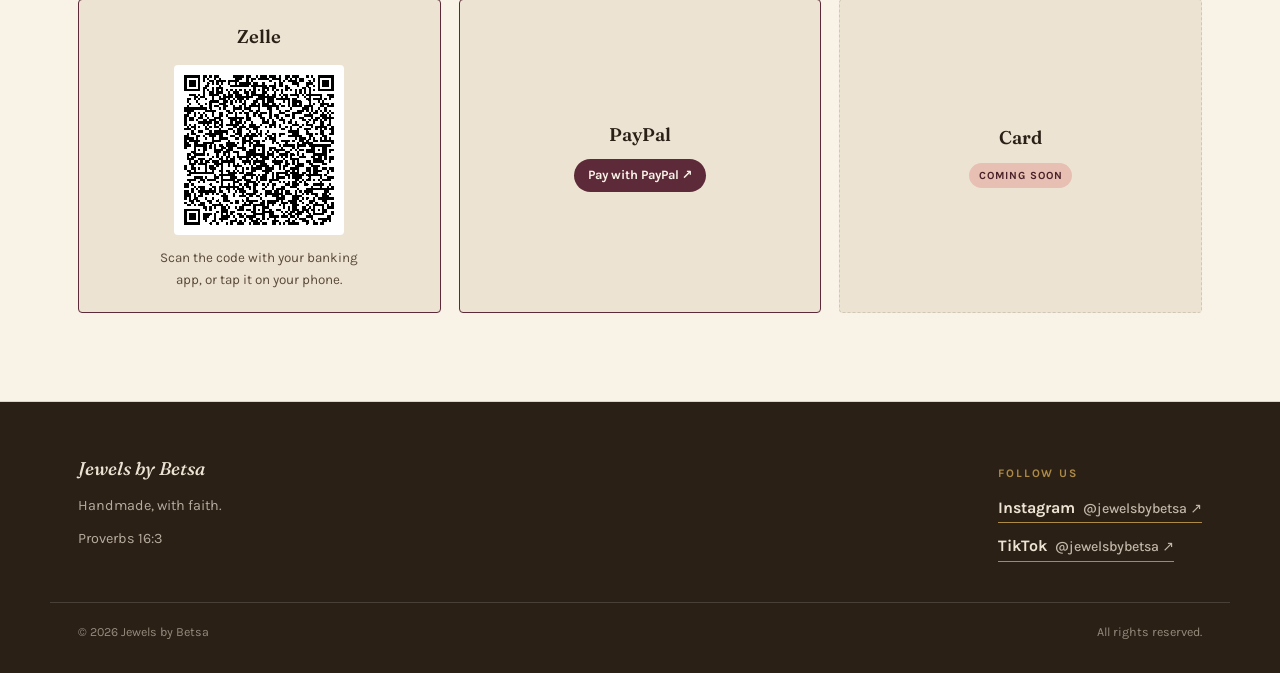
==== commit bc69ddfb: "Add price ranges, TikTok links and Product markup Co-Authored-By: Claude Fable 5.2 <noreply@anthropi" ====
--- a/en/index.html
+++ b/en/index.html
@@ -17,7 +17,8 @@
   <meta property="og:image" content="https://jewelsbybetsa.com/images/og-jewels-by-betsa.jpg">
   <meta property="og:url" content="https://jewelsbybetsa.com/en/">
   <meta property="og:locale" content="en_US">
-  <script type="application/ld+json">{"@context":"https://schema.org","@type":"Organization","name":"Jewels by Betsa","url":"https://jewelsbybetsa.com/","logo":"https://jewelsbybetsa.com/images/logo.jpg","image":"https://jewelsbybetsa.com/images/og-jewels-by-betsa.jpg","description":"Handmade Catholic rosaries, rosary bracelets, wooden decade rosaries and keychains, each one made with prayer. Order yours or design a custom rosary.","sameAs":["https://www.instagram.com/jewelsbybetsa/"]}</script>
+  <script type="application/ld+json">{"@context":"https://schema.org","@type":"Organization","name":"Jewels by Betsa","url":"https://jewelsbybetsa.com/","logo":"https://jewelsbybetsa.com/images/logo.jpg","image":"https://jewelsbybetsa.com/images/og-jewels-by-betsa.jpg","description":"Handmade Catholic rosaries, rosary bracelets, wooden decade rosaries and keychains, each one made with prayer. Order yours or design a custom rosary.","sameAs":["https://www.instagram.com/jewelsbybetsa/","https://www.tiktok.com/@jewelsbybetsa"]}</script>
+  <script type="application/ld+json">{"@context":"https://schema.org","@graph":[{"@type":"Product","name":"Rosaries","description":"Full five-decade rosaries in stone, crystal or wood, with a center medal and crucifix.","image":"https://jewelsbybetsa.com/images/rosario-collar.jpg","url":"https://jewelsbybetsa.com/en/#coleccion","brand":{"@type":"Brand","name":"Jewels by Betsa"},"offers":{"@type":"AggregateOffer","priceCurrency":"USD","lowPrice":20,"highPrice":25}},{"@type":"Product","name":"Rosary Bracelets","description":"The full rosary that wraps around your wrist — to wear and pray every day.","image":"https://jewelsbybetsa.com/images/rosario-pulsera.jpg","url":"https://jewelsbybetsa.com/en/#coleccion","brand":{"@type":"Brand","name":"Jewels by Betsa"},"offers":{"@type":"AggregateOffer","priceCurrency":"USD","lowPrice":10,"highPrice":17}},{"@type":"Product","name":"Decade Rosaries","description":"In natural wood and cord, with a cross and medals of your favorite saints.","image":"https://jewelsbybetsa.com/images/denario-madera.jpg","url":"https://jewelsbybetsa.com/en/#coleccion","brand":{"@type":"Brand","name":"Jewels by Betsa"},"offers":{"@type":"AggregateOffer","priceCurrency":"USD","lowPrice":8,"highPrice":12}},{"@type":"Product","name":"Keychain Decades","description":"One decade to carry with you — on your wrist, on your bag or with your keys.","image":"https://jewelsbybetsa.com/images/llavero-denario-rosa.jpg","url":"https://jewelsbybetsa.com/en/#coleccion","brand":{"@type":"Brand","name":"Jewels by Betsa"},"offers":{"@type":"AggregateOffer","priceCurrency":"USD","lowPrice":12,"highPrice":18}}]}</script>
   <!-- seo:end -->
   <link rel="icon" href="../images/logo.jpg">
   <link rel="preconnect" href="https://fonts.googleapis.com">
@@ -96,6 +97,7 @@
           <div class="body">
             <h3 data-i18n="rosarios.title">Rosaries</h3>
             <p data-i18n="rosarios.desc">Full five-decade rosaries in stone, crystal or wood, with a center medal and crucifix.</p>
+            <div class="price" data-price="rosarios">$20 – $25 <small>USD</small></div>
           </div>
         </div>
         <div class="card">
@@ -103,6 +105,7 @@
           <div class="body">
             <h3 data-i18n="pulseras.title">Rosary Bracelets</h3>
             <p data-i18n="pulseras.desc">The full rosary that wraps around your wrist — to wear and pray every day.</p>
+            <div class="price" data-price="pulseras">$10 – $17 <small>USD</small></div>
           </div>
         </div>
         <div class="card">
@@ -110,6 +113,7 @@
           <div class="body">
             <h3 data-i18n="denarios.title">Decade Rosaries</h3>
             <p data-i18n="denarios.desc">In natural wood and cord, with a cross and medals of your favorite saints.</p>
+            <div class="price" data-price="denarios">$8 – $12 <small>USD</small></div>
           </div>
         </div>
         <div class="card">
@@ -124,6 +128,7 @@
           <div class="body">
             <h3 data-i18n="llaveros.title">Keychain Decades</h3>
             <p data-i18n="llaveros.desc">One decade to carry with you — on your wrist, on your bag or with your keys.</p>
+            <div class="price" data-price="llaveros">$12 – $18 <small>USD</small></div>
           </div>
         </div>
       </div>
@@ -196,7 +201,7 @@
           <figcaption data-i18n="video6.caption">Ready to gift</figcaption>
         </figure>
       </div>
-      <p class="collection-foot"><a href="https://www.instagram.com/jewelsbybetsa/" target="_blank" rel="noopener" data-i18n="motion.cta">See more on Instagram</a></p>
+      <p class="collection-foot"><span data-i18n="motion.cta">See more on</span> <a href="https://www.instagram.com/jewelsbybetsa/" target="_blank" rel="noopener">Instagram</a> <span data-i18n="motion.cta.or">and</span> <a href="https://www.tiktok.com/@jewelsbybetsa" target="_blank" rel="noopener">TikTok</a></p>
     </div>
   </section>
 
@@ -338,11 +343,14 @@
     <div>
       <span class="brand-word">Jewels by Betsa</span>
       <p data-i18n="footer.tag">Handmade, with faith.</p>
-      <a class="ig" href="https://www.instagram.com/jewelsbybetsa/" target="_blank" rel="noopener">@jewelsbybetsa ↗</a>
+      <p data-i18n="verse.cite">Proverbs 16:3</p>
     </div>
     <div>
       <p class="kicker" style="color:var(--gold)" data-i18n="footer.follow">FOLLOW US</p>
-      <p style="margin-top:8px;" data-i18n="verse.cite">Proverbs 16:3</p>
+      <ul class="social">
+        <li><a href="https://www.instagram.com/jewelsbybetsa/" target="_blank" rel="noopener">Instagram <span>@jewelsbybetsa ↗</span></a></li>
+        <li><a href="https://www.tiktok.com/@jewelsbybetsa" target="_blank" rel="noopener">TikTok <span>@jewelsbybetsa ↗</span></a></li>
+      </ul>
     </div>
   </div>
   <div class="wrap foot-bottom">
--- a/css/styles.css
+++ b/css/styles.css
@@ -214,6 +214,12 @@
 .card .body{padding:18px 20px 22px;flex:1;display:flex;flex-direction:column;gap:8px;}
 .card .body h3{font-size:1.15rem;}
 .card .body p{color:var(--muted);font-size:.92rem;margin:0;flex:1;}
+.card .price{
+  margin-top:6px;padding-top:12px;border-top:1px solid var(--border);
+  font-family:'Fraunces',Georgia,serif;font-weight:600;font-size:1.1rem;color:var(--wine);
+  font-variant-numeric:tabular-nums;
+}
+.card .price small{font-family:'Karla',sans-serif;font-weight:700;font-size:.7rem;letter-spacing:.08em;color:var(--muted);margin-left:4px;}
 .collection-foot{margin-top:30px;text-align:center;color:var(--muted);font-size:.94rem;}
 
 @media (max-width:980px){.grid-collection{grid-template-columns:repeat(2,1fr);}}
@@ -352,10 +358,13 @@
 footer .wrap{display:flex;justify-content:space-between;align-items:flex-start;gap:24px;flex-wrap:wrap;}
 footer .brand-word{color:var(--linen);}
 footer p{color:color-mix(in srgb, var(--linen) 72%, transparent);font-size:.9rem;max-width:34ch;margin:10px 0 0;}
-footer a.ig{
-  display:inline-flex;align-items:center;gap:8px;margin-top:16px;text-decoration:none;font-weight:700;
+.social{list-style:none;margin:12px 0 0;padding:0;display:grid;gap:10px;}
+.social a{
+  display:inline-flex;align-items:baseline;gap:8px;text-decoration:none;font-weight:700;
   color:var(--linen);border-bottom:1.5px solid var(--gold);padding-bottom:2px;
 }
+.social a span{font-weight:500;font-size:.88rem;color:color-mix(in srgb, var(--linen) 78%, transparent);}
+.social a:focus-visible{outline:2px solid var(--gold);outline-offset:3px;}
 .foot-bottom{
   margin-top:40px;padding-top:20px;border-top:1px solid rgba(255,255,255,.14);
   font-size:.78rem;color:color-mix(in srgb, var(--linen) 55%, transparent);
